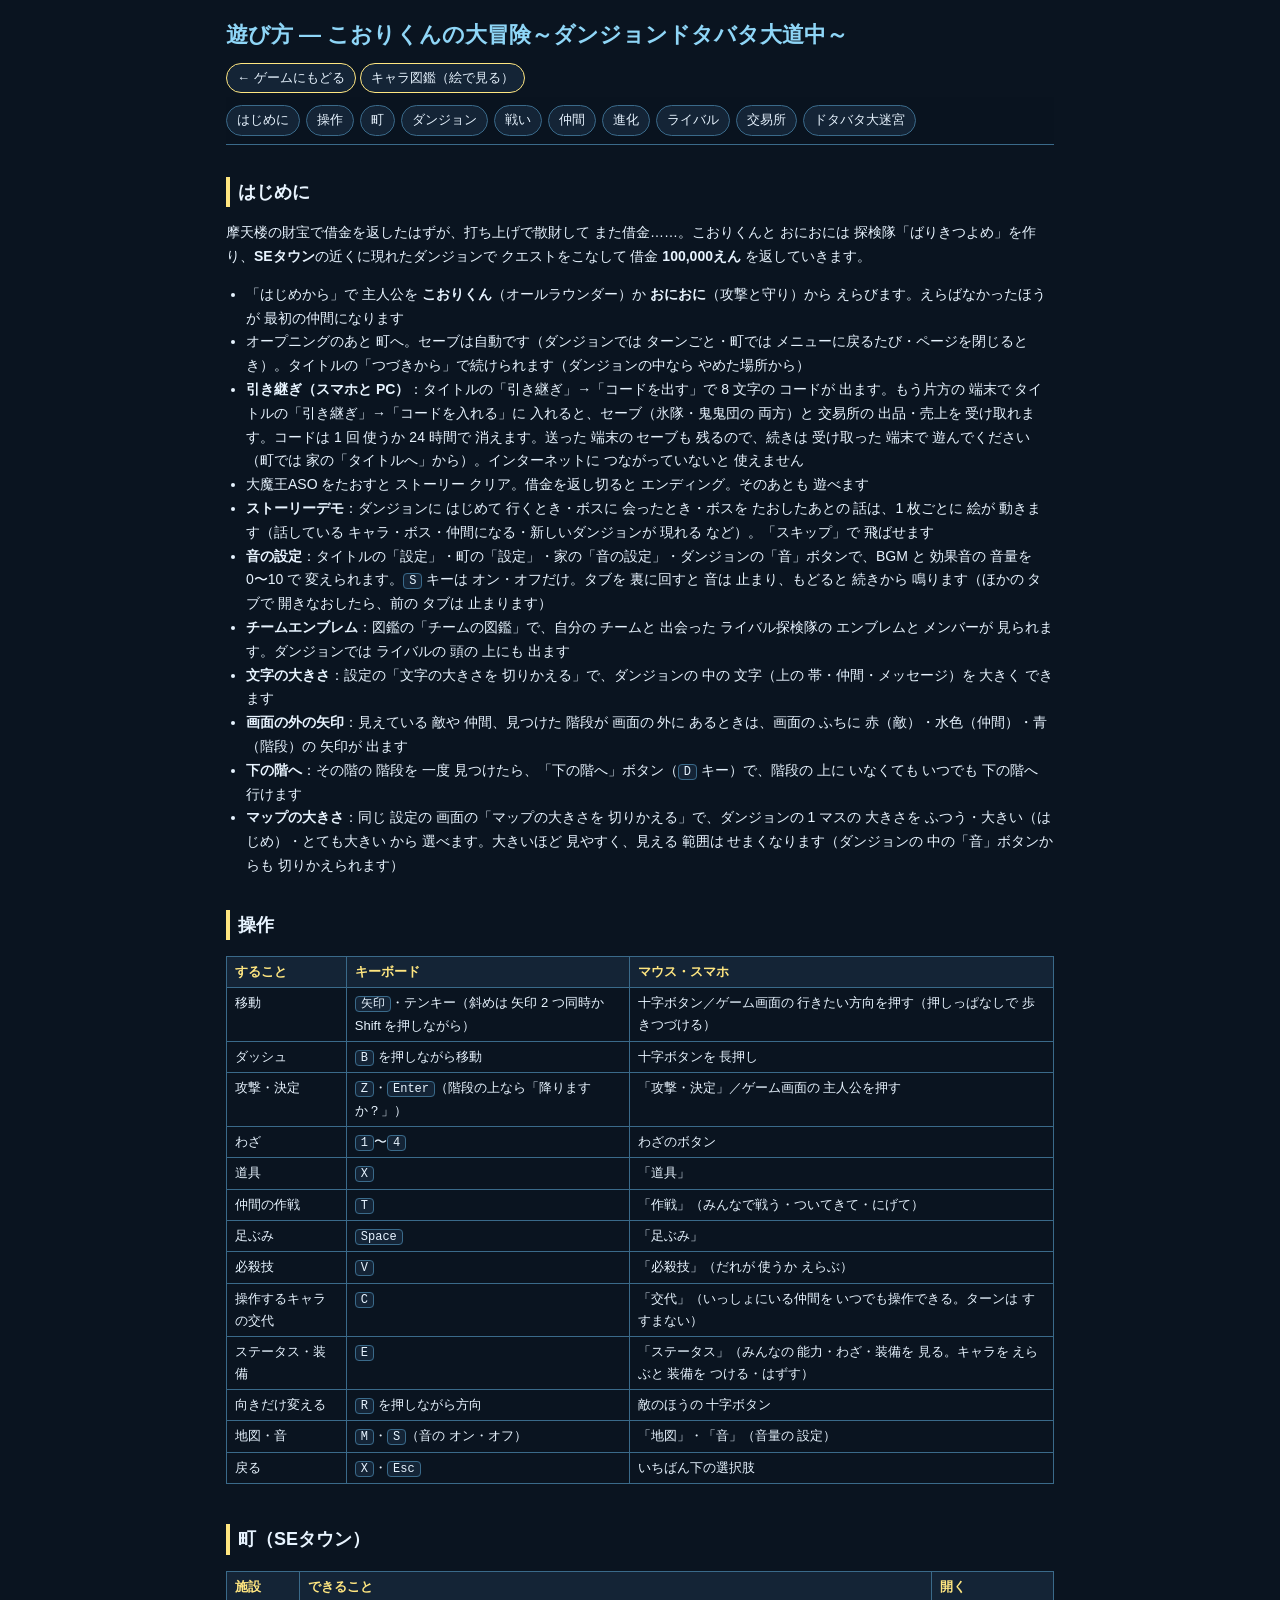
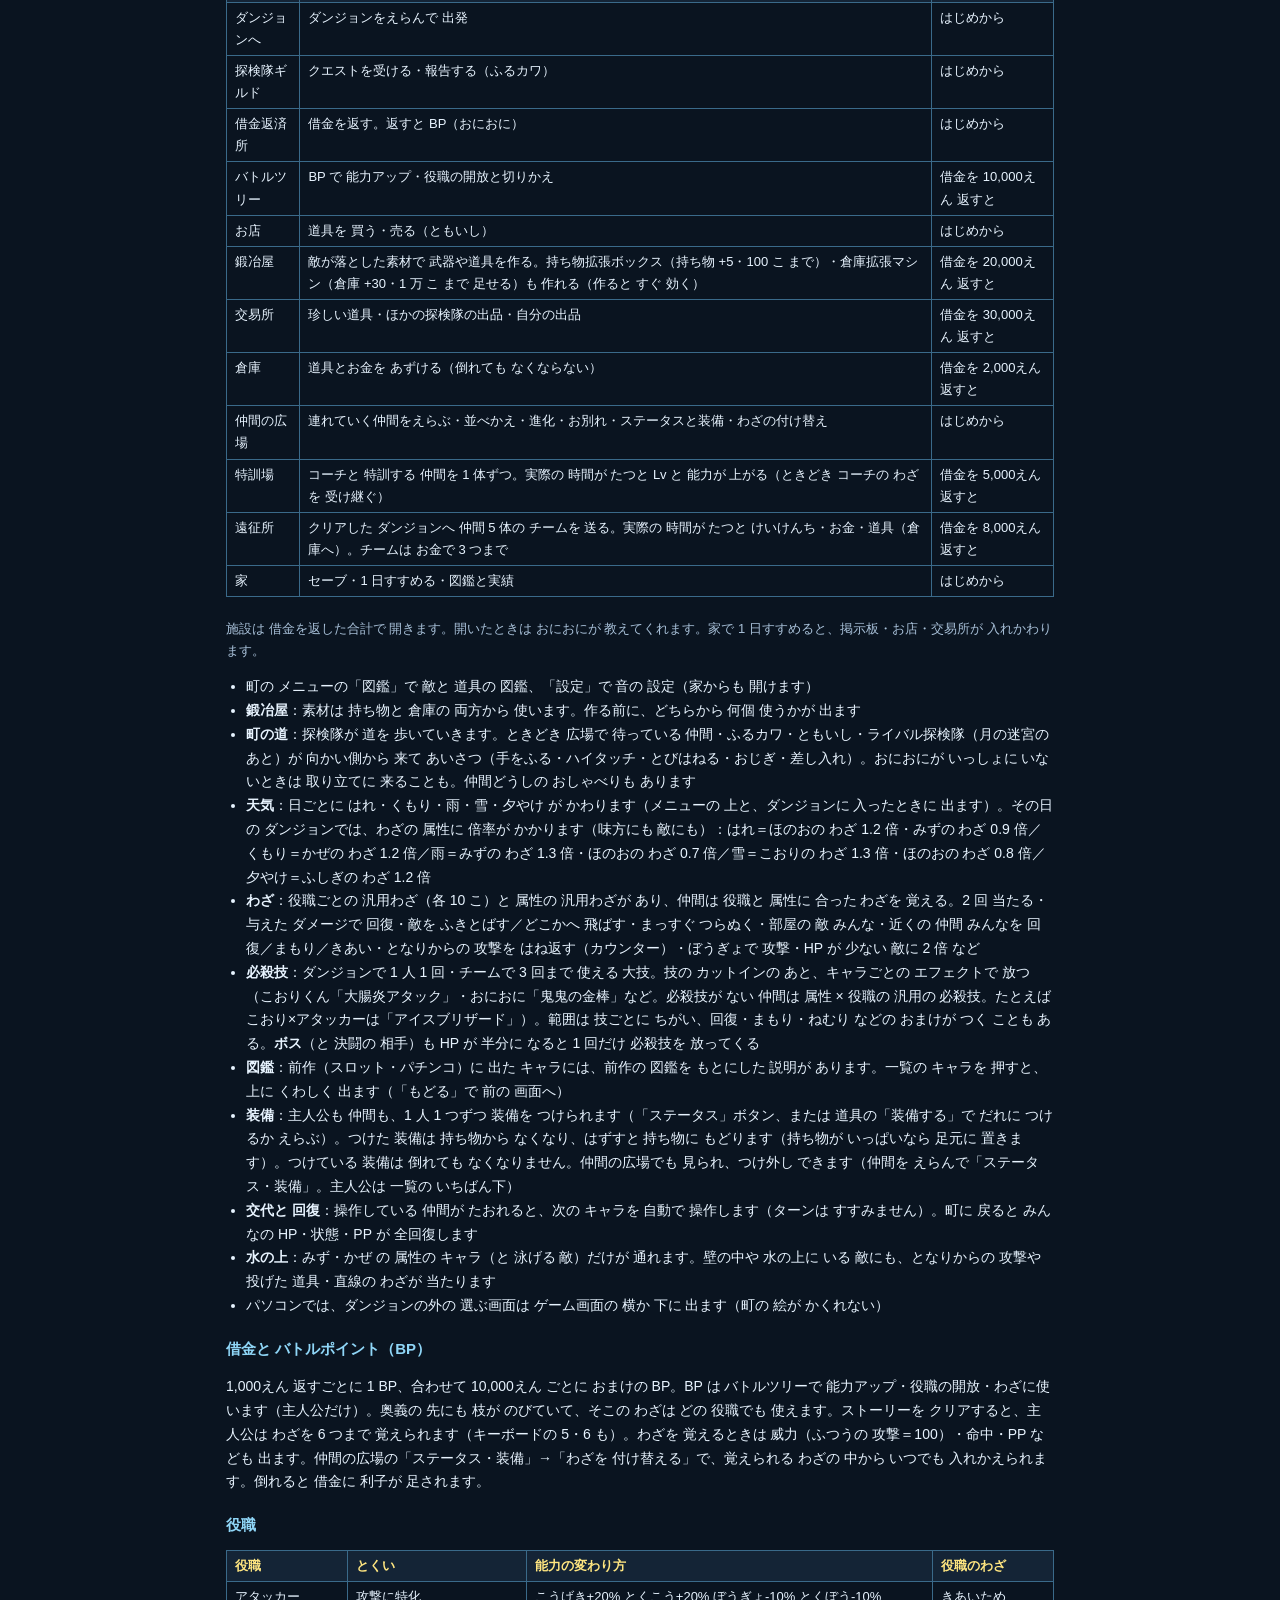
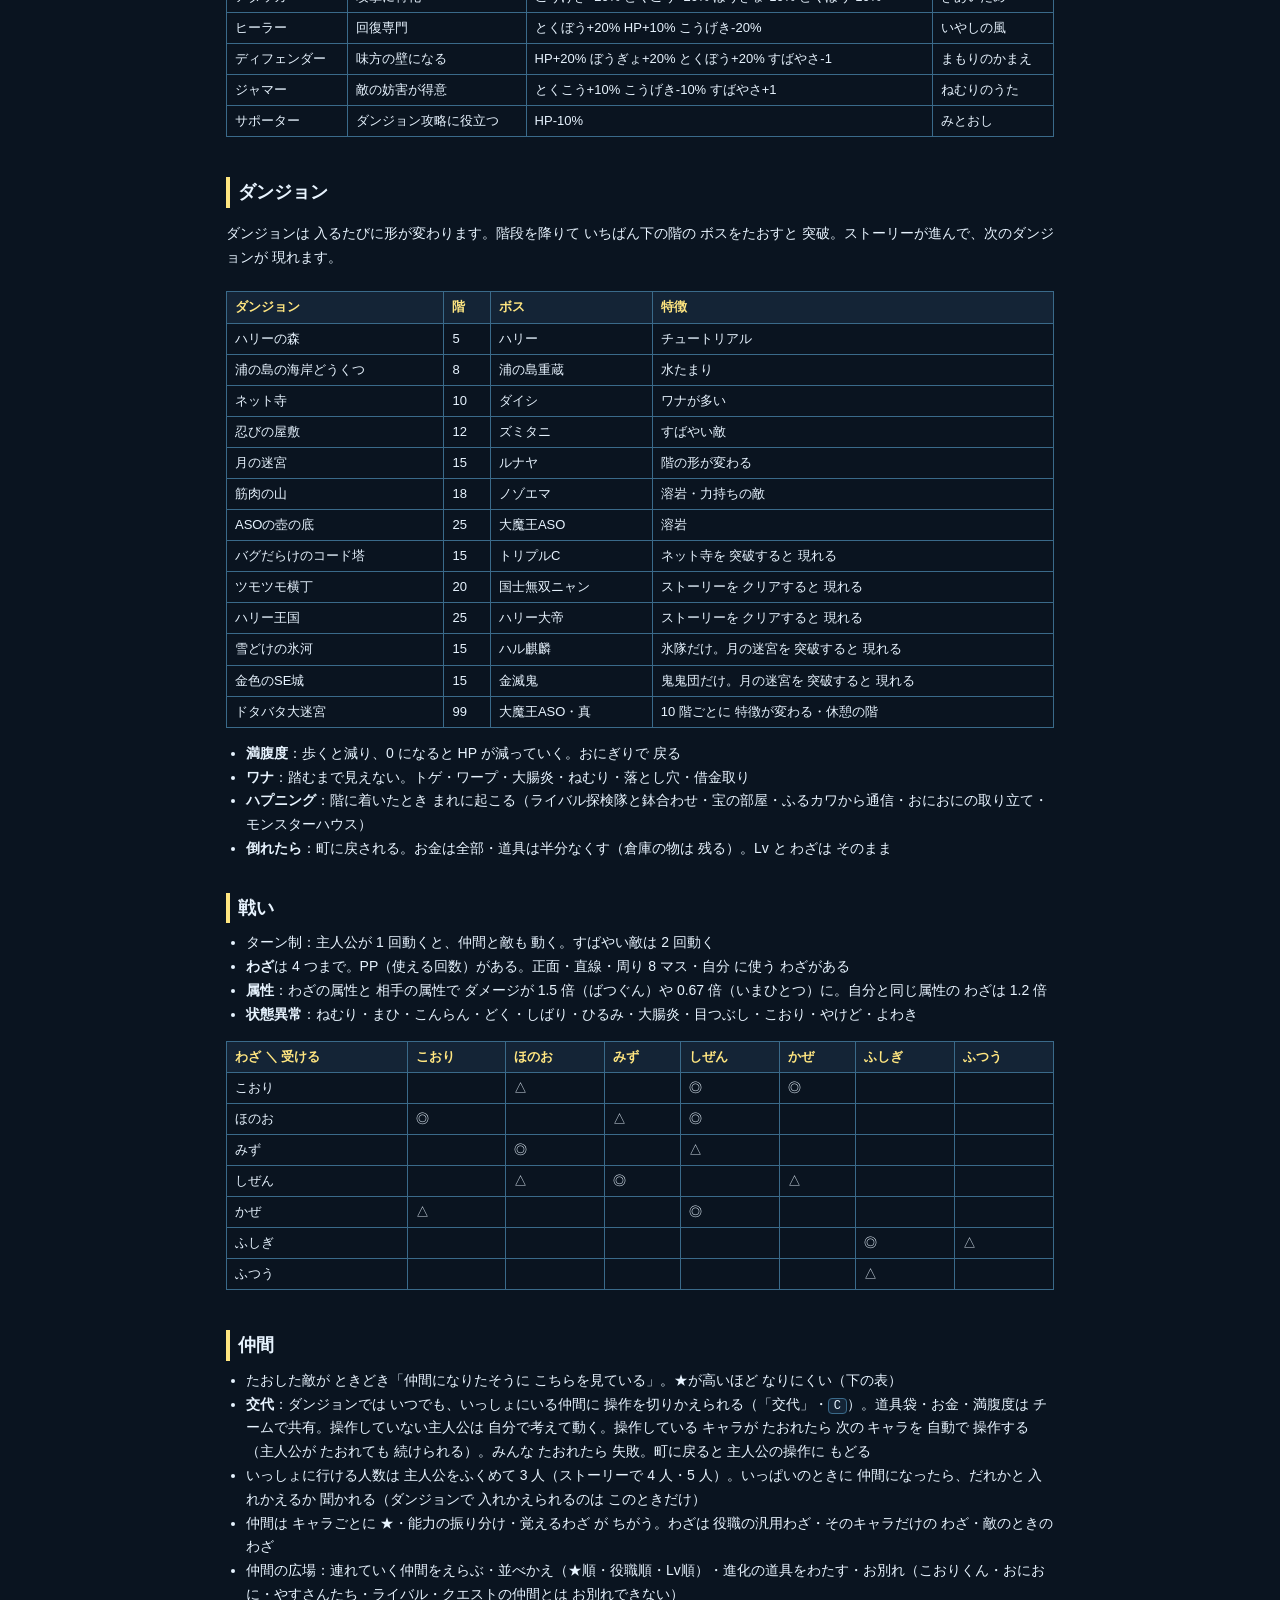
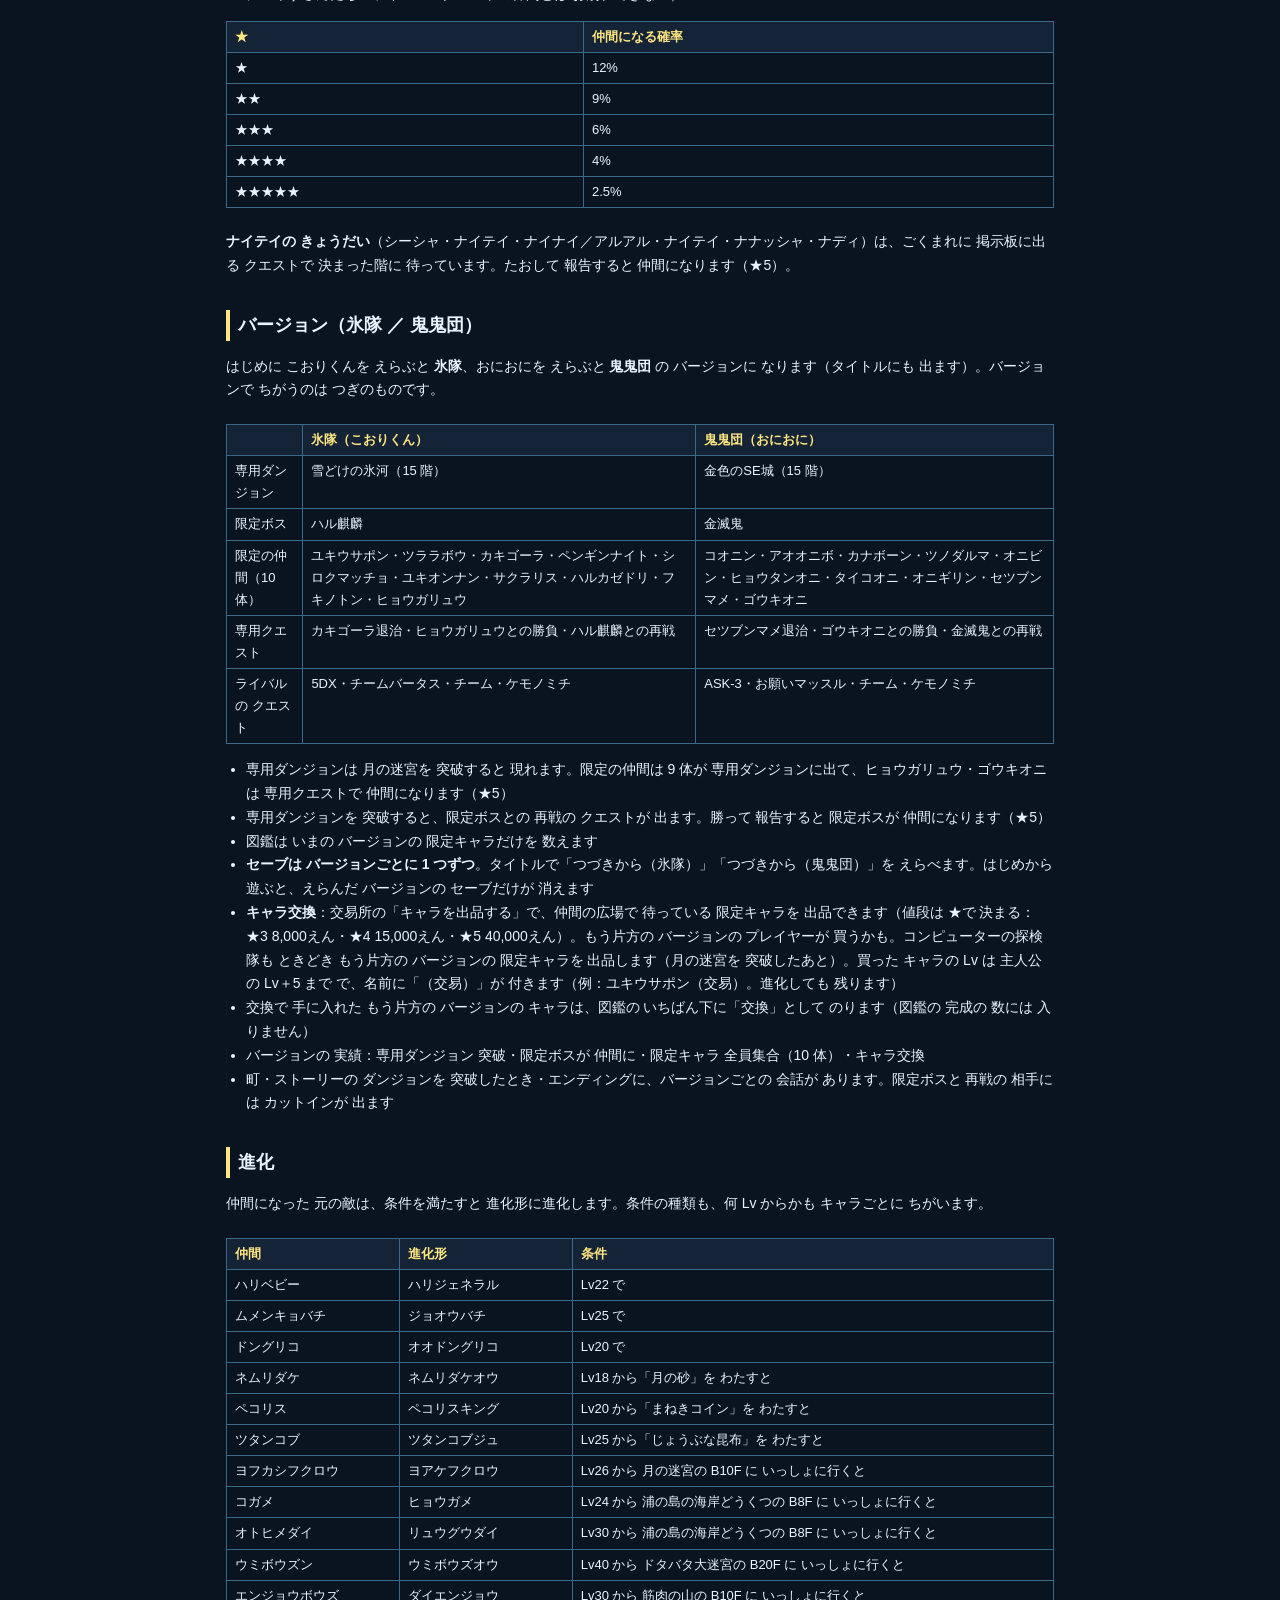
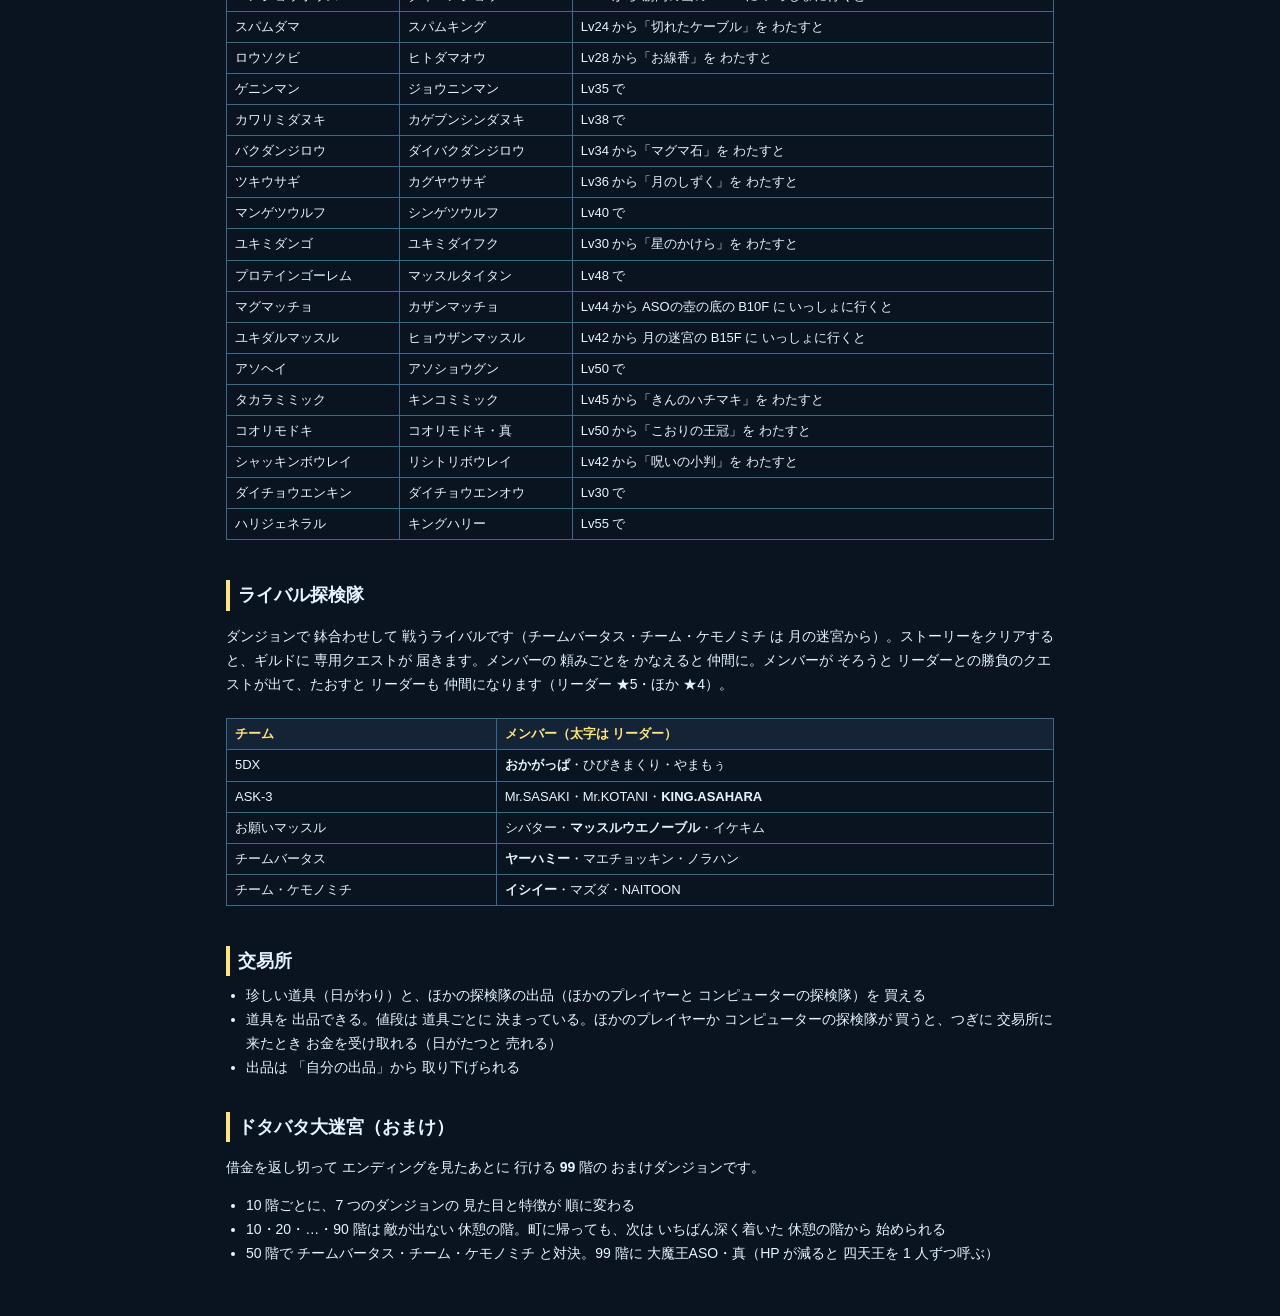
==== howto.html @ 1bfef4ef "イシイーをウサギに (絵・セリフ・わざ・書類)・起動時のオープニング (氷隊・鬼鬼団。セーブがあるときだけ、両方あれば 2 分の 1) Co-Authored-By: Claude Opus 5.5 " ====
<!doctype html>
<html lang="ja">
<head>
<meta charset="utf-8">
<meta name="viewport" content="width=device-width, initial-scale=1">
<title>遊び方</title>
<!--
  遊び方のページ (2026-10-22 ユーザー指定)。ゲームの画面の上の「遊び方」から開く。
  数字 (ダンジョンの階数・施設が開く額・仲間になる確率・進化の条件など) は ゲームと同じ js/ のファイルから読んで出す
-->
<style>
    :root { --bg: #0a1420; --panel: #142436; --line: #3a6a8a; --text: #e8f4ff; --sub: #a8c0d8; --accent: #8fd6f7; --hot: #ffe680; }
    * { box-sizing: border-box; }
    body { margin: 0; background: var(--bg); color: var(--text); font-family: "BIZ UDPGothic", "Yu Gothic", "Hiragino Kaku Gothic ProN", sans-serif; line-height: 1.7; }
    main { max-width: 860px; margin: 0 auto; padding: 16px 16px 48px; }
    h1 { font-size: 22px; color: var(--accent); margin: 0 0 4px; }
    h2 { font-size: 18px; margin: 32px 0 8px; padding-left: 8px; border-left: 4px solid var(--hot); scroll-margin-top: 52px; }
    h3 { font-size: 15px; margin: 18px 0 4px; color: var(--accent); }
    p, li { font-size: 14px; }
    ul { padding-left: 20px; margin: 6px 0; }
    nav { position: sticky; top: 0; background: rgba(10, 20, 32, .95); padding: 8px 0; display: flex; flex-wrap: wrap; gap: 6px; border-bottom: 1px solid var(--line); z-index: 1; }
    nav a, .back { color: var(--text); text-decoration: none; font-size: 13px; padding: 3px 10px; border: 1px solid var(--line); border-radius: 99px; background: var(--panel); }
    .back { display: inline-block; margin: 6px 0 4px; border-color: var(--hot); }
    .table-wrap { overflow-x: auto; }
    table { border-collapse: collapse; margin: 8px 0; font-size: 13px; min-width: 100%; }
    th, td { border: 1px solid var(--line); padding: 4px 8px; text-align: left; vertical-align: top; }
    th { background: var(--panel); color: var(--hot); white-space: nowrap; }
    kbd { background: var(--panel); border: 1px solid var(--line); border-radius: 4px; padding: 0 5px; font-size: 12px; }
    .note { color: var(--sub); font-size: 13px; }
</style>
</head>
<body>
<main>
    <h1>遊び方 ― こおりくんの大冒険～ダンジョンドタバタ大道中～</h1>
    <a class="back" href="index.html">← ゲームにもどる</a>
    <a class="back" href="docs/characters.html">キャラ図鑑（絵で見る）</a>
    <nav>
        <a href="#start">はじめに</a><a href="#control">操作</a><a href="#town">町</a><a href="#dungeon">ダンジョン</a><a href="#battle">戦い</a>
        <a href="#ally">仲間</a><a href="#evolve">進化</a><a href="#rival">ライバル</a><a href="#trade">交易所</a><a href="#bonus">ドタバタ大迷宮</a>
    </nav>

    <h2 id="start">はじめに</h2>
    <p>摩天楼の財宝で借金を返したはずが、打ち上げで散財して また借金……。こおりくんと おにおには 探検隊「ばりきつよめ」を作り、<b id="town-name"></b>の近くに現れたダンジョンで クエストをこなして 借金 <b id="debt"></b> を返していきます。</p>
    <ul>
        <li>「はじめから」で 主人公を <b>こおりくん</b>（オールラウンダー）か <b>おにおに</b>（攻撃と守り）から えらびます。えらばなかったほうが 最初の仲間になります</li>
        <li>オープニングのあと 町へ。セーブは自動です（ダンジョンでは ターンごと・町では メニューに戻るたび・ページを閉じるとき）。タイトルの「つづきから」で続けられます（ダンジョンの中なら やめた場所から）</li>
        <li><b>引き継ぎ（スマホと PC）</b>：タイトルの「引き継ぎ」→「コードを出す」で 8 文字の コードが 出ます。もう片方の 端末で タイトルの「引き継ぎ」→「コードを入れる」に 入れると、セーブ（氷隊・鬼鬼団の 両方）と 交易所の 出品・売上を 受け取れます。コードは 1 回 使うか 24 時間で 消えます。送った 端末の セーブも 残るので、続きは 受け取った 端末で 遊んでください（町では 家の「タイトルへ」から）。インターネットに つながっていないと 使えません</li>
        <li>大魔王ASO をたおすと ストーリー クリア。借金を返し切ると エンディング。そのあとも 遊べます</li>
        <li><b>ストーリーデモ</b>：ダンジョンに はじめて 行くとき・ボスに 会ったとき・ボスを たおしたあとの 話は、1 枚ごとに 絵が 動きます（話している キャラ・ボス・仲間になる・新しいダンジョンが 現れる など）。「スキップ」で 飛ばせます</li>
        <li><b>音の設定</b>：タイトルの「設定」・町の「設定」・家の「音の設定」・ダンジョンの「音」ボタンで、BGM と 効果音の 音量を 0〜10 で 変えられます。<kbd>S</kbd> キーは オン・オフだけ。タブを 裏に回すと 音は 止まり、もどると 続きから 鳴ります（ほかの タブで 開きなおしたら、前の タブは 止まります）</li>
        <li><b>チームエンブレム</b>：図鑑の「チームの図鑑」で、自分の チームと 出会った ライバル探検隊の エンブレムと メンバーが 見られます。ダンジョンでは ライバルの 頭の 上にも 出ます</li>
        <li><b>文字の大きさ</b>：設定の「文字の大きさを 切りかえる」で、ダンジョンの 中の 文字（上の 帯・仲間・メッセージ）を 大きく できます</li>
        <li><b>画面の外の矢印</b>：見えている 敵や 仲間、見つけた 階段が 画面の 外に あるときは、画面の ふちに 赤（敵）・水色（仲間）・青（階段）の 矢印が 出ます</li>
        <li><b>下の階へ</b>：その階の 階段を 一度 見つけたら、「下の階へ」ボタン（<kbd>D</kbd> キー）で、階段の 上に いなくても いつでも 下の階へ 行けます</li>
        <li><b>マップの大きさ</b>：同じ 設定の 画面の「マップの大きさを 切りかえる」で、ダンジョンの 1 マスの 大きさを ふつう・大きい（はじめ）・とても大きい から 選べます。大きいほど 見やすく、見える 範囲は せまくなります（ダンジョンの 中の「音」ボタンからも 切りかえられます）</li>
    </ul>

    <h2 id="control">操作</h2>
    <div class="table-wrap"><table>
        <tr><th>すること</th><th>キーボード</th><th>マウス・スマホ</th></tr>
        <tr><td>移動</td><td><kbd>矢印</kbd>・テンキー（斜めは 矢印 2 つ同時か Shift を押しながら）</td><td>十字ボタン／ゲーム画面の 行きたい方向を押す（押しっぱなしで 歩きつづける）</td></tr>
        <tr><td>ダッシュ</td><td><kbd>B</kbd> を押しながら移動</td><td>十字ボタンを 長押し</td></tr>
        <tr><td>攻撃・決定</td><td><kbd>Z</kbd>・<kbd>Enter</kbd>（階段の上なら「降りますか？」）</td><td>「攻撃・決定」／ゲーム画面の 主人公を押す</td></tr>
        <tr><td>わざ</td><td><kbd>1</kbd>〜<kbd>4</kbd></td><td>わざのボタン</td></tr>
        <tr><td>道具</td><td><kbd>X</kbd></td><td>「道具」</td></tr>
        <tr><td>仲間の作戦</td><td><kbd>T</kbd></td><td>「作戦」（みんなで戦う・ついてきて・にげて）</td></tr>
        <tr><td>足ぶみ</td><td><kbd>Space</kbd></td><td>「足ぶみ」</td></tr>
        <tr><td>必殺技</td><td><kbd>V</kbd></td><td>「必殺技」（だれが 使うか えらぶ）</td></tr>
        <tr><td>操作するキャラの交代</td><td><kbd>C</kbd></td><td>「交代」（いっしょにいる仲間を いつでも操作できる。ターンは すすまない）</td></tr>
        <tr><td>ステータス・装備</td><td><kbd>E</kbd></td><td>「ステータス」（みんなの 能力・わざ・装備を 見る。キャラを えらぶと 装備を つける・はずす）</td></tr>
        <tr><td>向きだけ変える</td><td><kbd>R</kbd> を押しながら方向</td><td>敵のほうの 十字ボタン</td></tr>
        <tr><td>地図・音</td><td><kbd>M</kbd>・<kbd>S</kbd>（音の オン・オフ）</td><td>「地図」・「音」（音量の 設定）</td></tr>
        <tr><td>戻る</td><td><kbd>X</kbd>・<kbd>Esc</kbd></td><td>いちばん下の選択肢</td></tr>
    </table></div>

    <h2 id="town">町（<span class="town-name"></span>）</h2>
    <div class="table-wrap"><table id="places"></table></div>
    <p class="note">施設は 借金を返した合計で 開きます。開いたときは おにおにが 教えてくれます。家で 1 日すすめると、掲示板・お店・交易所が 入れかわります。</p>
    <ul>
        <li>町の メニューの「図鑑」で 敵と 道具の 図鑑、「設定」で 音の 設定（家からも 開けます）</li>
        <li><b>鍛冶屋</b>：素材は 持ち物と 倉庫の 両方から 使います。作る前に、どちらから 何個 使うかが 出ます</li>
        <li><b>町の道</b>：探検隊が 道を 歩いていきます。ときどき 広場で 待っている 仲間・ふるカワ・ともいし・ライバル探検隊（月の迷宮のあと）が 向かい側から 来て あいさつ（手をふる・ハイタッチ・とびはねる・おじぎ・差し入れ）。おにおにが いっしょに いないときは 取り立てに 来ることも。仲間どうしの おしゃべりも あります</li>
        <li><b>天気</b>：日ごとに はれ・くもり・雨・雪・夕やけ が かわります（メニューの 上と、ダンジョンに 入ったときに 出ます）。その日の ダンジョンでは、わざの 属性に 倍率が かかります（味方にも 敵にも）：<span id="weathers"></span></li>
        <li><b>わざ</b>：役職ごとの 汎用わざ（各 10 こ）と 属性の 汎用わざが あり、仲間は 役職と 属性に 合った わざを 覚える。2 回 当たる・与えた ダメージで 回復・敵を ふきとばす／どこかへ 飛ばす・まっすぐ つらぬく・部屋の 敵 みんな・近くの 仲間 みんなを 回復／まもり／きあい・となりからの 攻撃を はね返す（カウンター）・ぼうぎょで 攻撃・HP が 少ない 敵に 2 倍 など</li>
        <li><b>必殺技</b>：ダンジョンで 1 人 1 回・チームで 3 回まで 使える 大技。技の カットインの あと、キャラごとの エフェクトで 放つ（こおりくん「大腸炎アタック」・おにおに「鬼鬼の金棒」など。必殺技が ない 仲間は 属性 × 役職の 汎用の 必殺技。たとえば こおり×アタッカーは「アイスブリザード」）。範囲は 技ごとに ちがい、回復・まもり・ねむり などの おまけが つく ことも ある。<b>ボス</b>（と 決闘の 相手）も HP が 半分に なると 1 回だけ 必殺技を 放ってくる</li>
        <li><b>図鑑</b>：前作（スロット・パチンコ）に 出た キャラには、前作の 図鑑を もとにした 説明が あります。一覧の キャラを 押すと、上に くわしく 出ます（「もどる」で 前の 画面へ）</li>
        <li><b>装備</b>：主人公も 仲間も、1 人 1 つずつ 装備を つけられます（「ステータス」ボタン、または 道具の「装備する」で だれに つけるか えらぶ）。つけた 装備は 持ち物から なくなり、はずすと 持ち物に もどります（持ち物が いっぱいなら 足元に 置きます）。つけている 装備は 倒れても なくなりません。仲間の広場でも 見られ、つけ外し できます（仲間を えらんで「ステータス・装備」。主人公は 一覧の いちばん下）</li>
        <li><b>交代と 回復</b>：操作している 仲間が たおれると、次の キャラを 自動で 操作します（ターンは すすみません）。町に 戻ると みんなの HP・状態・PP が 全回復します</li>
        <li><b>水の上</b>：みず・かぜ の 属性の キャラ（と 泳げる 敵）だけが 通れます。壁の中や 水の上に いる 敵にも、となりからの 攻撃や 投げた 道具・直線の わざが 当たります</li>
        <li>パソコンでは、ダンジョンの外の 選ぶ画面は ゲーム画面の 横か 下に 出ます（町の 絵が かくれない）</li>
    </ul>
    <h3>借金と バトルポイント（BP）</h3>
    <p><span id="bp-per"></span> 返すごとに 1 BP、合わせて <span id="bonus-every"></span> ごとに おまけの BP。BP は バトルツリーで 能力アップ・役職の開放・わざに使います（主人公だけ）。奥義の 先にも 枝が のびていて、そこの わざは どの 役職でも 使えます。ストーリーを クリアすると、主人公は わざを 6 つまで 覚えられます（キーボードの 5・6 も）。わざを 覚えるときは 威力（ふつうの 攻撃＝100）・命中・PP なども 出ます。仲間の広場の「ステータス・装備」→「わざを 付け替える」で、覚えられる わざの 中から いつでも 入れかえられます。倒れると 借金に 利子が 足されます。</p>
    <h3>役職</h3>
    <div class="table-wrap"><table id="roles"></table></div>

    <h2 id="dungeon">ダンジョン</h2>
    <p>ダンジョンは 入るたびに形が変わります。階段を降りて いちばん下の階の ボスをたおすと 突破。ストーリーが進んで、次のダンジョンが 現れます。</p>
    <div class="table-wrap"><table id="dungeons"></table></div>
    <ul>
        <li><b>満腹度</b>：歩くと減り、0 になると HP が減っていく。おにぎりで 戻る</li>
        <li><b>ワナ</b>：踏むまで見えない。トゲ・ワープ・大腸炎・ねむり・落とし穴・借金取り</li>
        <li><b>ハプニング</b>：階に着いたとき まれに起こる（ライバル探検隊と鉢合わせ・宝の部屋・ふるカワから通信・おにおにの取り立て・モンスターハウス）</li>
        <li><b>倒れたら</b>：町に戻される。お金は全部・道具は半分なくす（倉庫の物は 残る）。Lv と わざは そのまま</li>
    </ul>

    <h2 id="battle">戦い</h2>
    <ul>
        <li>ターン制：主人公が 1 回動くと、仲間と敵も 動く。すばやい敵は 2 回動く</li>
        <li><b>わざ</b>は 4 つまで。PP（使える回数）がある。正面・直線・周り 8 マス・自分 に使う わざがある</li>
        <li><b>属性</b>：わざの属性と 相手の属性で ダメージが 1.5 倍（ばつぐん）や 0.67 倍（いまひとつ）に。自分と同じ属性の わざは 1.2 倍</li>
        <li><b>状態異常</b>：ねむり・まひ・こんらん・どく・しばり・ひるみ・大腸炎・目つぶし・こおり・やけど・よわき</li>
    </ul>
    <div class="table-wrap"><table id="chart"></table></div>

    <h2 id="ally">仲間</h2>
    <ul>
        <li>たおした敵が ときどき「仲間になりたそうに こちらを見ている」。★が高いほど なりにくい（下の表）</li>
        <li><b>交代</b>：ダンジョンでは いつでも、いっしょにいる仲間に 操作を切りかえられる（「交代」・<kbd>C</kbd>）。道具袋・お金・満腹度は チームで共有。操作していない主人公は 自分で考えて動く。操作している キャラが たおれたら 次の キャラを 自動で 操作する（主人公が たおれても 続けられる）。みんな たおれたら 失敗。町に戻ると 主人公の操作に もどる</li>
        <li>いっしょに行ける人数は 主人公をふくめて 3 人（ストーリーで 4 人・5 人）。いっぱいのときに 仲間になったら、だれかと 入れかえるか 聞かれる（ダンジョンで 入れかえられるのは このときだけ）</li>
        <li>仲間は キャラごとに ★・能力の振り分け・覚えるわざ が ちがう。わざは 役職の汎用わざ・そのキャラだけの わざ・敵のときの わざ</li>
        <li>仲間の広場：連れていく仲間をえらぶ・並べかえ（★順・役職順・Lv順）・進化の道具をわたす・お別れ（こおりくん・おにおに・やすさんたち・ライバル・クエストの仲間とは お別れできない）</li>
    </ul>
    <div class="table-wrap"><table id="recruit"></table></div>

    <p><b>ナイテイの きょうだい</b>（シーシャ・ナイテイ・ナイナイ／アルアル・ナイテイ・ナナッシャ・ナディ）は、ごくまれに 掲示板に出る クエストで 決まった階に 待っています。たおして 報告すると 仲間になります（★5）。</p>

    <h2 id="version">バージョン（氷隊 ／ 鬼鬼団）</h2>
    <p>はじめに こおりくんを えらぶと <b>氷隊</b>、おにおにを えらぶと <b>鬼鬼団</b> の バージョンに なります（タイトルにも 出ます）。バージョンで ちがうのは つぎのものです。</p>
    <div class="table-wrap"><table>
        <tr><th></th><th>氷隊（こおりくん）</th><th>鬼鬼団（おにおに）</th></tr>
        <tr><td>専用ダンジョン</td><td>雪どけの氷河（15 階）</td><td>金色のSE城（15 階）</td></tr>
        <tr><td>限定ボス</td><td>ハル麒麟</td><td>金滅鬼</td></tr>
        <tr><td>限定の仲間（10 体）</td><td>ユキウサポン・ツララボウ・カキゴーラ・ペンギンナイト・シロクマッチョ・ユキオンナン・サクラリス・ハルカゼドリ・フキノトン・ヒョウガリュウ</td><td>コオニン・アオオニボ・カナボーン・ツノダルマ・オニビン・ヒョウタンオニ・タイコオニ・オニギリン・セツブンマメ・ゴウキオニ</td></tr>
        <tr><td>専用クエスト</td><td>カキゴーラ退治・ヒョウガリュウとの勝負・ハル麒麟との再戦</td><td>セツブンマメ退治・ゴウキオニとの勝負・金滅鬼との再戦</td></tr>
        <tr><td>ライバルの クエスト</td><td>5DX・チームバータス・チーム・ケモノミチ</td><td>ASK-3・お願いマッスル・チーム・ケモノミチ</td></tr>
    </table></div>
    <ul>
        <li>専用ダンジョンは 月の迷宮を 突破すると 現れます。限定の仲間は 9 体が 専用ダンジョンに出て、ヒョウガリュウ・ゴウキオニは 専用クエストで 仲間になります（★5）</li>
        <li>専用ダンジョンを 突破すると、限定ボスとの 再戦の クエストが 出ます。勝って 報告すると 限定ボスが 仲間になります（★5）</li>
        <li>図鑑は いまの バージョンの 限定キャラだけを 数えます</li>
        <li><b>セーブは バージョンごとに 1 つずつ</b>。タイトルで「つづきから（氷隊）」「つづきから（鬼鬼団）」を えらべます。はじめから 遊ぶと、えらんだ バージョンの セーブだけが 消えます</li>
        <li><b>キャラ交換</b>：交易所の「キャラを出品する」で、仲間の広場で 待っている 限定キャラを 出品できます（値段は ★で 決まる：★3 8,000えん・★4 15,000えん・★5 40,000えん）。もう片方の バージョンの プレイヤーが 買うかも。コンピューターの探検隊も ときどき もう片方の バージョンの 限定キャラを 出品します（月の迷宮を 突破したあと）。買った キャラの Lv は 主人公の Lv＋5 まで で、名前に「（交易）」が 付きます（例：ユキウサポン（交易）。進化しても 残ります）</li>
        <li>交換で 手に入れた もう片方の バージョンの キャラは、図鑑の いちばん下に「交換」として のります（図鑑の 完成の 数には 入りません）</li>
        <li>バージョンの 実績：専用ダンジョン 突破・限定ボスが 仲間に・限定キャラ 全員集合（10 体）・キャラ交換</li>
        <li>町・ストーリーの ダンジョンを 突破したとき・エンディングに、バージョンごとの 会話が あります。限定ボスと 再戦の 相手には カットインが 出ます</li>
    </ul>

    <h2 id="evolve">進化</h2>
    <p>仲間になった 元の敵は、条件を満たすと 進化形に進化します。条件の種類も、何 Lv からかも キャラごとに ちがいます。</p>
    <div class="table-wrap"><table id="evolves"></table></div>

    <h2 id="rival">ライバル探検隊</h2>
    <p>ダンジョンで 鉢合わせして 戦うライバルです（チームバータス・チーム・ケモノミチ は 月の迷宮から）。ストーリーをクリアすると、ギルドに 専用クエストが 届きます。メンバーの 頼みごとを かなえると 仲間に。メンバーが そろうと リーダーとの勝負のクエストが出て、たおすと リーダーも 仲間になります（リーダー ★5・ほか ★4）。</p>
    <div class="table-wrap"><table id="rivals"></table></div>

    <h2 id="trade">交易所</h2>
    <ul>
        <li>珍しい道具（日がわり）と、ほかの探検隊の出品（ほかのプレイヤーと コンピューターの探検隊）を 買える</li>
        <li>道具を 出品できる。値段は 道具ごとに 決まっている。ほかのプレイヤーか コンピューターの探検隊が 買うと、つぎに 交易所に来たとき お金を受け取れる（日がたつと 売れる）</li>
        <li>出品は 「自分の出品」から 取り下げられる</li>
    </ul>

    <h2 id="bonus">ドタバタ大迷宮（おまけ）</h2>
    <p>借金を返し切って エンディングを見たあとに 行ける <b id="bonus-floors"></b> 階の おまけダンジョンです。</p>
    <ul>
        <li>10 階ごとに、7 つのダンジョンの 見た目と特徴が 順に変わる</li>
        <li>10・20・…・90 階は 敵が出ない 休憩の階。町に帰っても、次は いちばん深く着いた 休憩の階から 始められる</li>
        <li>50 階で チームバータス・チーム・ケモノミチ と対決。99 階に 大魔王ASO・真（HP が減ると 四天王を 1 人ずつ呼ぶ）</li>
    </ul>
</main>

<script src="js/rng.js?v=d477476e"></script>
<script src="js/dungeon.js?v=3642f013"></script>
<script src="js/units.js?v=2de85db5"></script>
<script src="js/enemies.js?v=64281f04"></script>
<script src="js/items.js?v=85a8c4df"></script>
<script src="js/dungeons.js?v=d69678d9"></script>
<script src="js/collection.js?v=74c0d565"></script>
<script src="js/allies.js?v=820280bd"></script>
<script src="js/enemies9.js?v=0b8a537c"></script>
<script src="js/enemies10.js?v=5cfe54c6"></script>
<script src="js/enemies11.js?v=4cd5c7ea"></script>
<script src="js/town.js?v=2e29bf88"></script>
<script>
// 天気の わざの 倍率 (js/town.js の WEATHERS。2026-10-22)
document.getElementById('weathers').textContent = Object.values(KD.Town.WEATHERS).map(w => `${w.name}＝${KD.Town.weatherText(w)}`).join('／');
</script>
<script>
(function () {
    'use strict';
    const { Units: U, Dungeons: DG, Collection: C, Allies: A, Town: TW, Items: I } = KD;
    const $ = id => document.getElementById(id);
    const money = n => `${n.toLocaleString()}えん`;
    const table = (id, head, rows) => { $(id).innerHTML = `<tr>${head.map(h => `<th>${h}</th>`).join('')}</tr>` + rows.map(r => `<tr>${r.map(c => `<td>${c}</td>`).join('')}</tr>`).join(''); };

    $('town-name').textContent = TW.NAME;
    document.querySelectorAll('.town-name').forEach(e => { e.textContent = TW.NAME; });
    $('debt').textContent = money(TW.DEBT_START);
    $('bp-per').textContent = money(TW.BP_PER);
    $('bonus-every').textContent = money(TW.BONUS_EVERY);
    $('bonus-floors').textContent = DG.BONUS.floors;

    const PLACE_NOTES = {
        dungeon: ['ダンジョンへ', 'ダンジョンをえらんで 出発'], guild: ['探検隊ギルド', 'クエストを受ける・報告する（ふるカワ）'],
        debt: ['借金返済所', '借金を返す。返すと BP（おにおに）'], tree: ['バトルツリー', 'BP で 能力アップ・役職の開放と切りかえ'],
        shop: ['お店', '道具を 買う・売る（ともいし）'], smith: ['鍛冶屋', '敵が落とした素材で 武器や道具を作る。持ち物拡張ボックス（持ち物 +5・100 こ まで）・倉庫拡張マシン（倉庫 +30・1 万 こ まで 足せる）も 作れる（作ると すぐ 効く）'],
        trade: ['交易所', '珍しい道具・ほかの探検隊の出品・自分の出品'], storage: ['倉庫', '道具とお金を あずける（倒れても なくならない）'],
        plaza: ['仲間の広場', '連れていく仲間をえらぶ・並べかえ・進化・お別れ・ステータスと装備・わざの付け替え'],
        training: ['特訓場', 'コーチと 特訓する 仲間を 1 体ずつ。実際の 時間が たつと Lv と 能力が 上がる（ときどき コーチの わざを 受け継ぐ）'],
        expedition: ['遠征所', 'クリアした ダンジョンへ 仲間 5 体の チームを 送る。実際の 時間が たつと けいけんち・お金・道具（倉庫へ）。チームは お金で 3 つまで'], home: ['家', 'セーブ・1 日すすめる・図鑑と実績']
    };
    table('places', ['施設', 'できること', '開く'], Object.entries(PLACE_NOTES).map(([id, [name, note]]) =>
        [name, note, TW.UNLOCK[id] ? `借金を ${money(TW.UNLOCK[id])} 返すと` : 'はじめから']));

    const label = { hp: 'HP', atk: 'こうげき', def: 'ぼうぎょ', spa: 'とくこう', spd: 'とくぼう' };
    table('roles', ['役職', 'とくい', '能力の変わり方', '役職のわざ'], U.ROLE_IDS.map(id => {
        const r = U.ROLES[id];
        return [r.name, r.good, U.roleText(id), U.SKILLS[r.skill].name];
    }));
    void label;

    table('dungeons', ['ダンジョン', '階', 'ボス', '特徴'], [...DG.LIST, ...(DG.EXTRA || []), DG.BONUS].map(d => {
        const f = [];
        if (d.pool) f.push(d.pool.tile === KD.Dungeon.WATER ? '水たまり' : '溶岩');
        if (d.traps && d.traps[0] >= 6) f.push('ワナが多い');
        if (d.fast) f.push('すばやい敵');
        if (d.shift) f.push('階の形が変わる');
        if (d.strong) f.push('力持ちの敵');
        if (d.bonus) f.push('10 階ごとに 特徴が変わる・休憩の階');
        if (d.extra) f.push(d.openText);
        return [d.name, d.floors, U.ENEMIES[d.boss].name, f.join('・') || (d.id === 'forest' ? 'チュートリアル' : '')];
    }));

    // 属性の相性
    const E = U.ELEMENTS;
    table('chart', ['わざ ＼ 受ける', ...E], E.map(m => [m, ...E.map(tg => { const k = U.effect(m, tg); return k > 1 ? '◎' : k < 1 ? '△' : ''; })]));

    table('recruit', ['★', '仲間になる確率'], [1, 2, 3, 4, 5].map(s => ['★'.repeat(s), `${Math.round(A.RECRUIT_RATE[s] * 1000) / 10}%`]));

    table('evolves', ['仲間', '進化形', '条件'], Object.entries(A.EVOLVE).map(([k, v]) => [U.ENEMIES[k].name, U.ENEMIES[v.to].name, A.evolveText(k).replace(/ \S+に 進化$/, '')]));

    table('rivals', ['チーム', 'メンバー（太字は リーダー）'], Object.entries(C.RIVALS).map(([team, ids]) =>
        [team, ids.map(id => (id === A.LEADERS[team] ? `<b>${U.ENEMIES[id].name}</b>` : U.ENEMIES[id].name)).join('・')]));
    void I;
})();
</script>
</body>
</html>
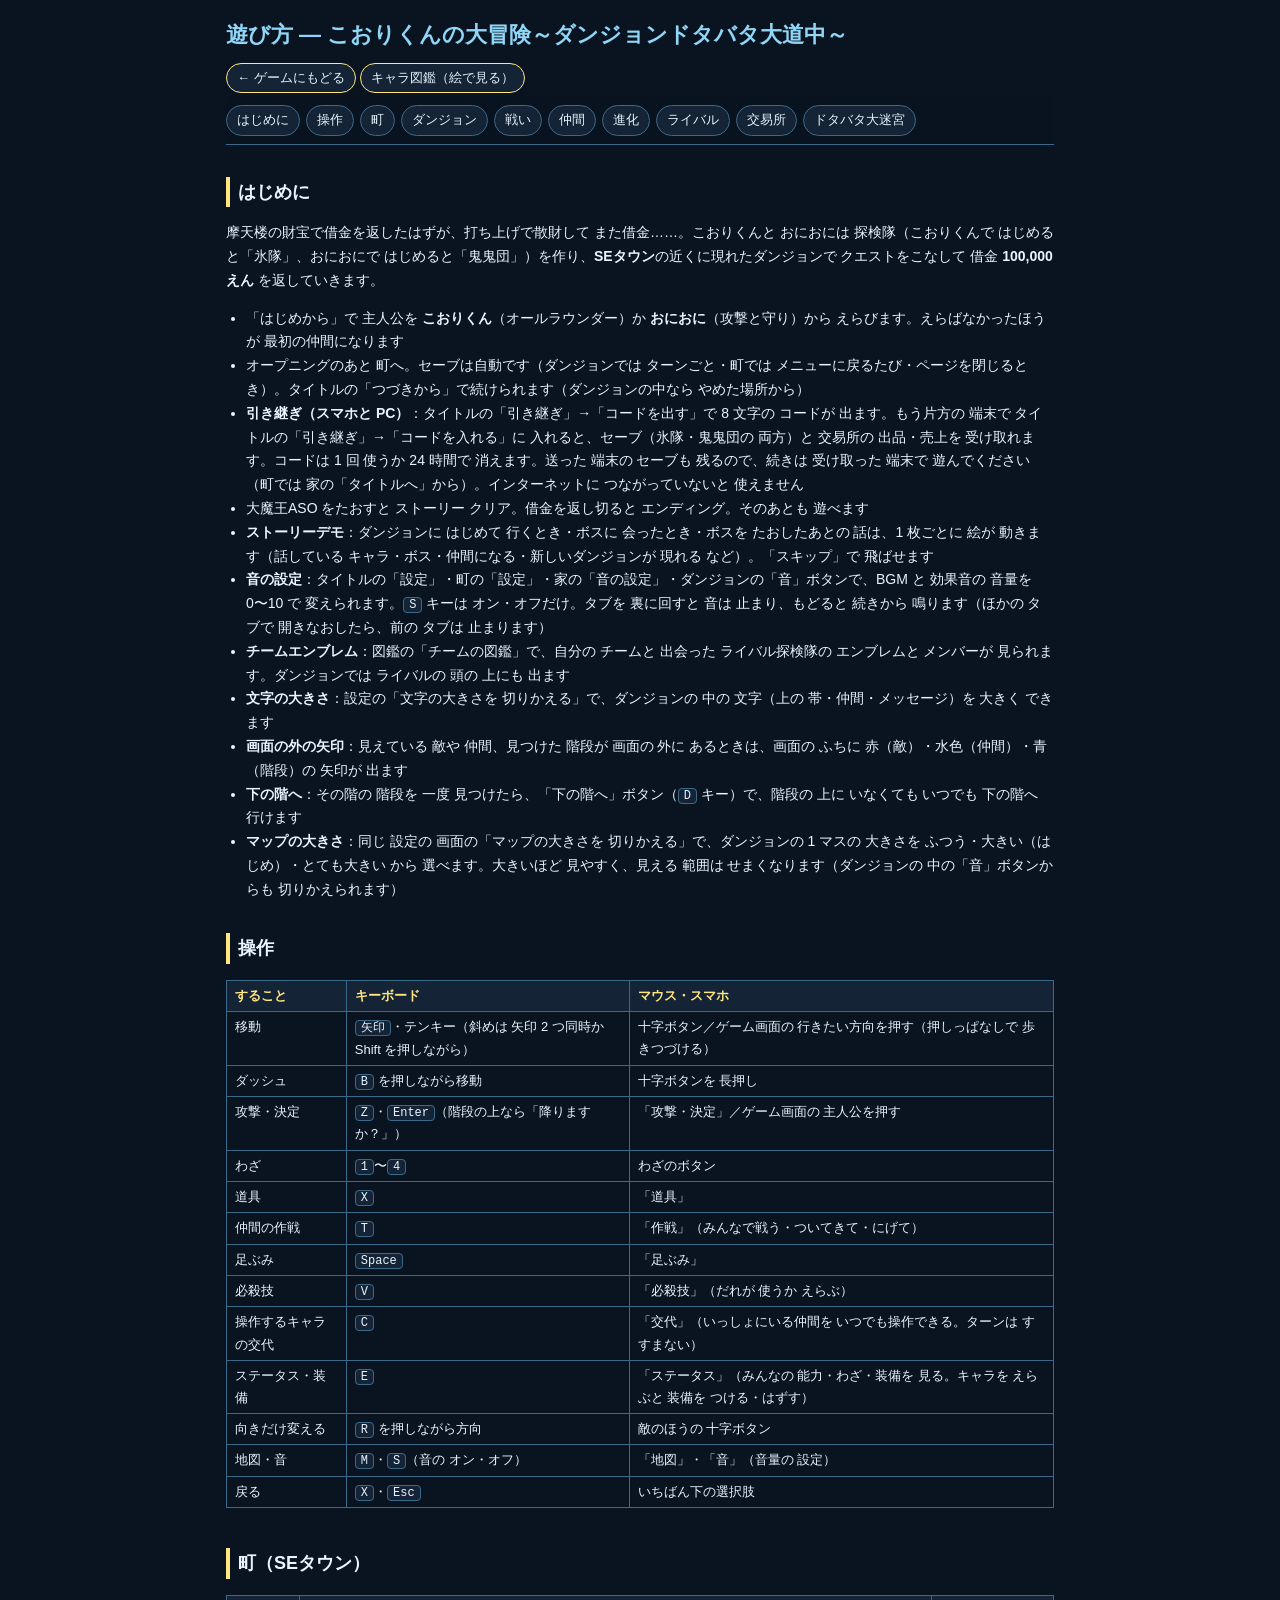
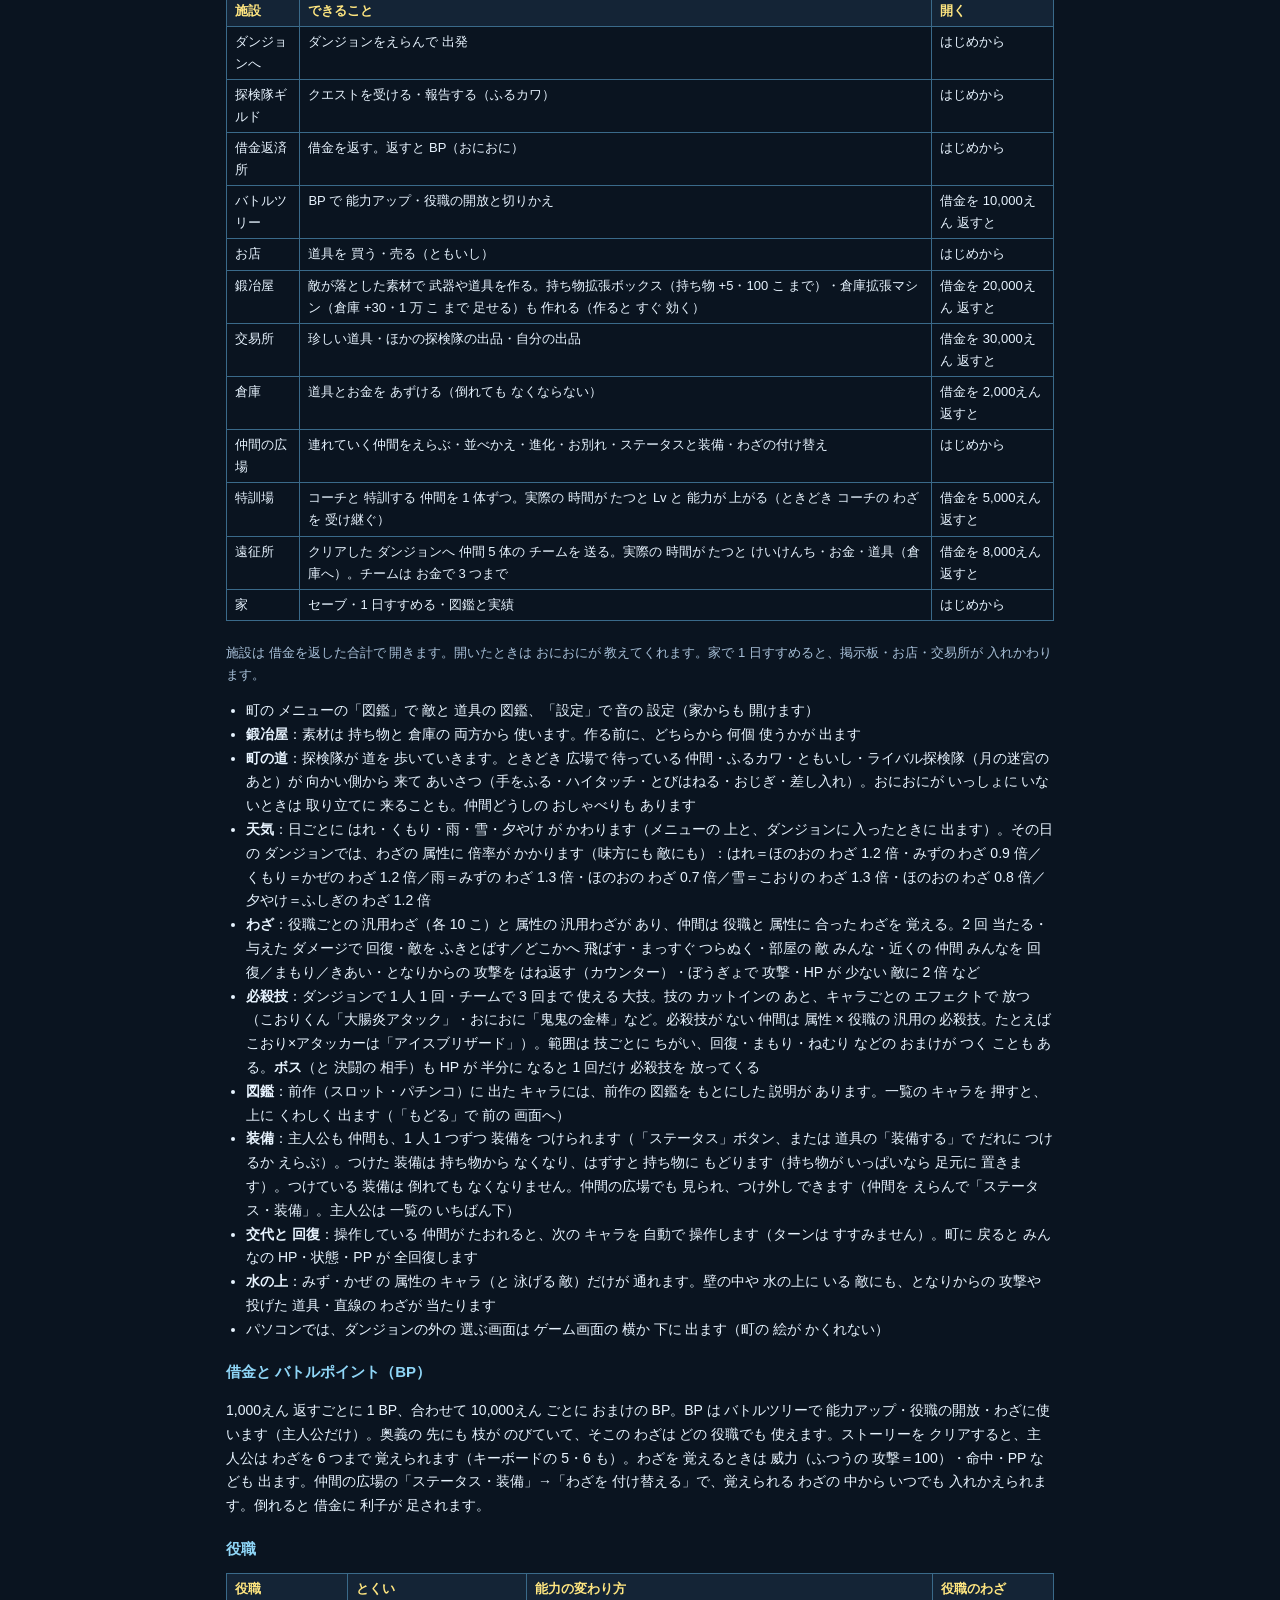
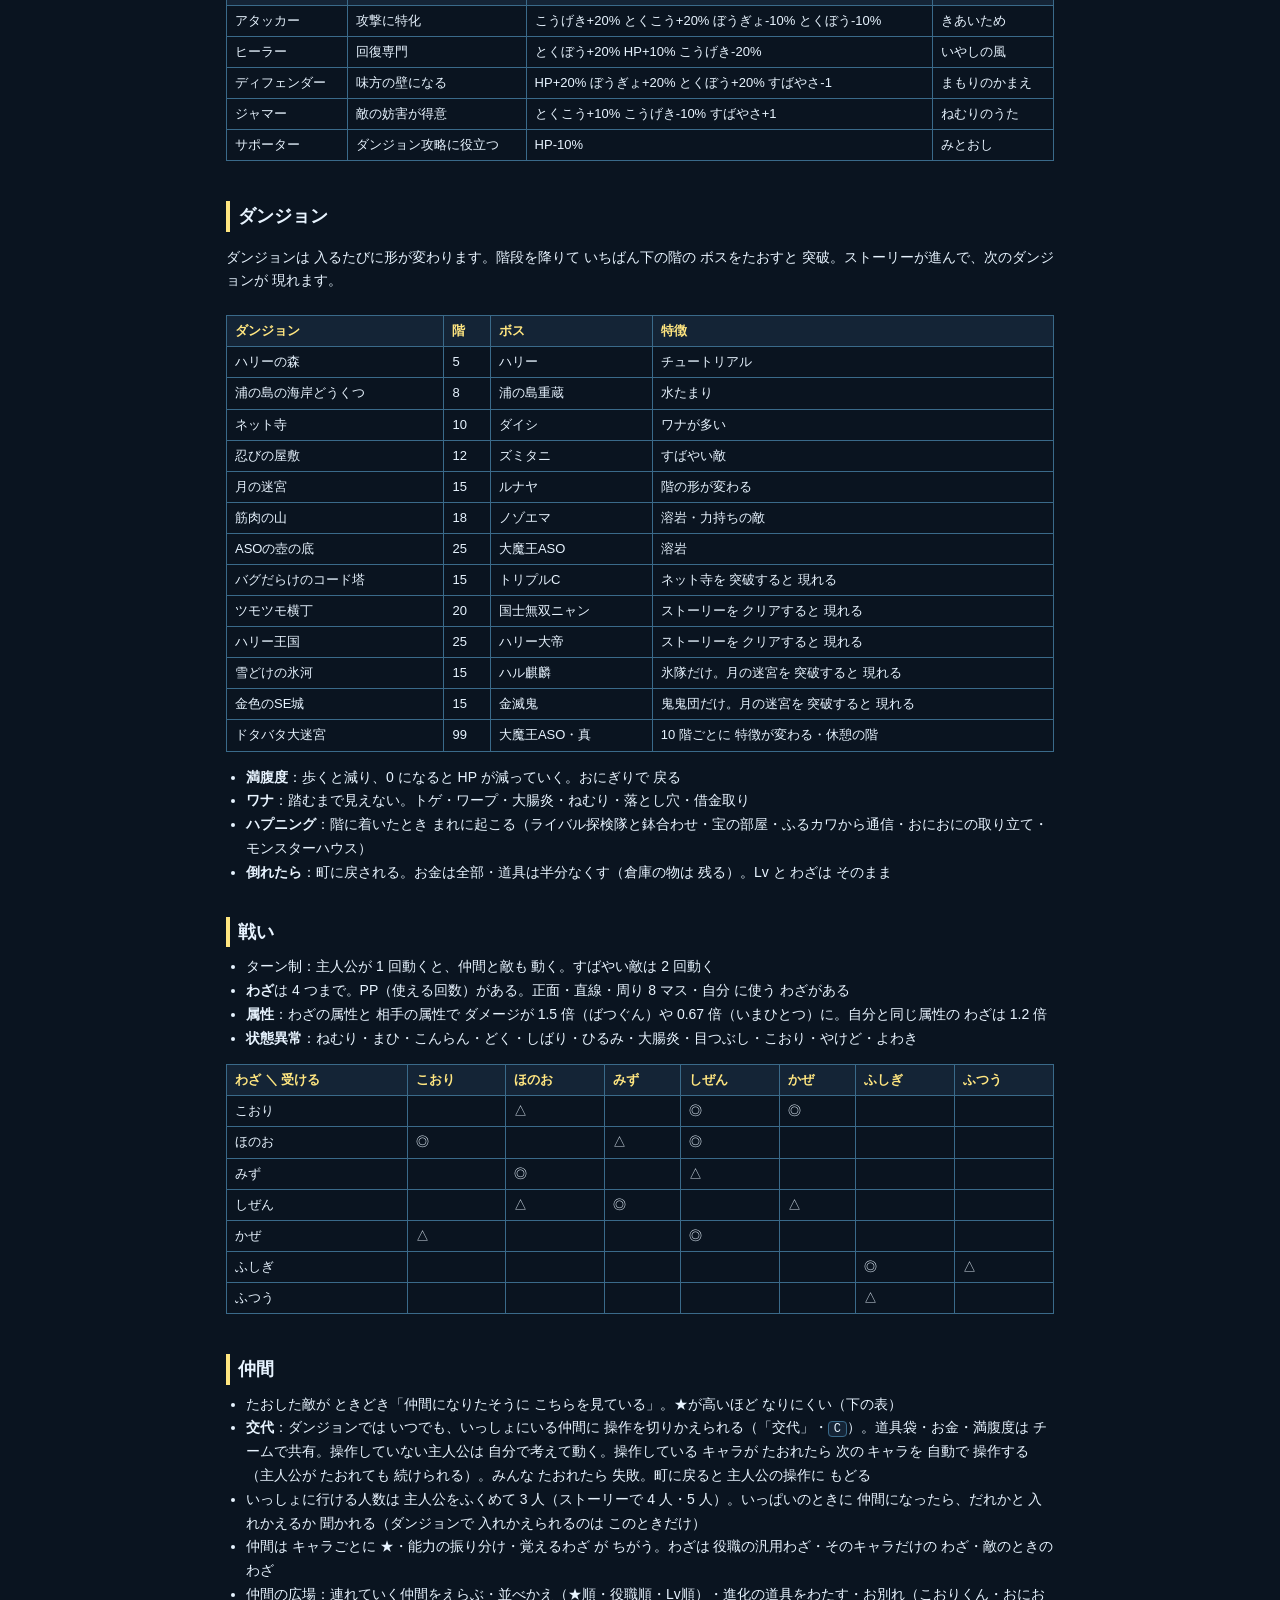
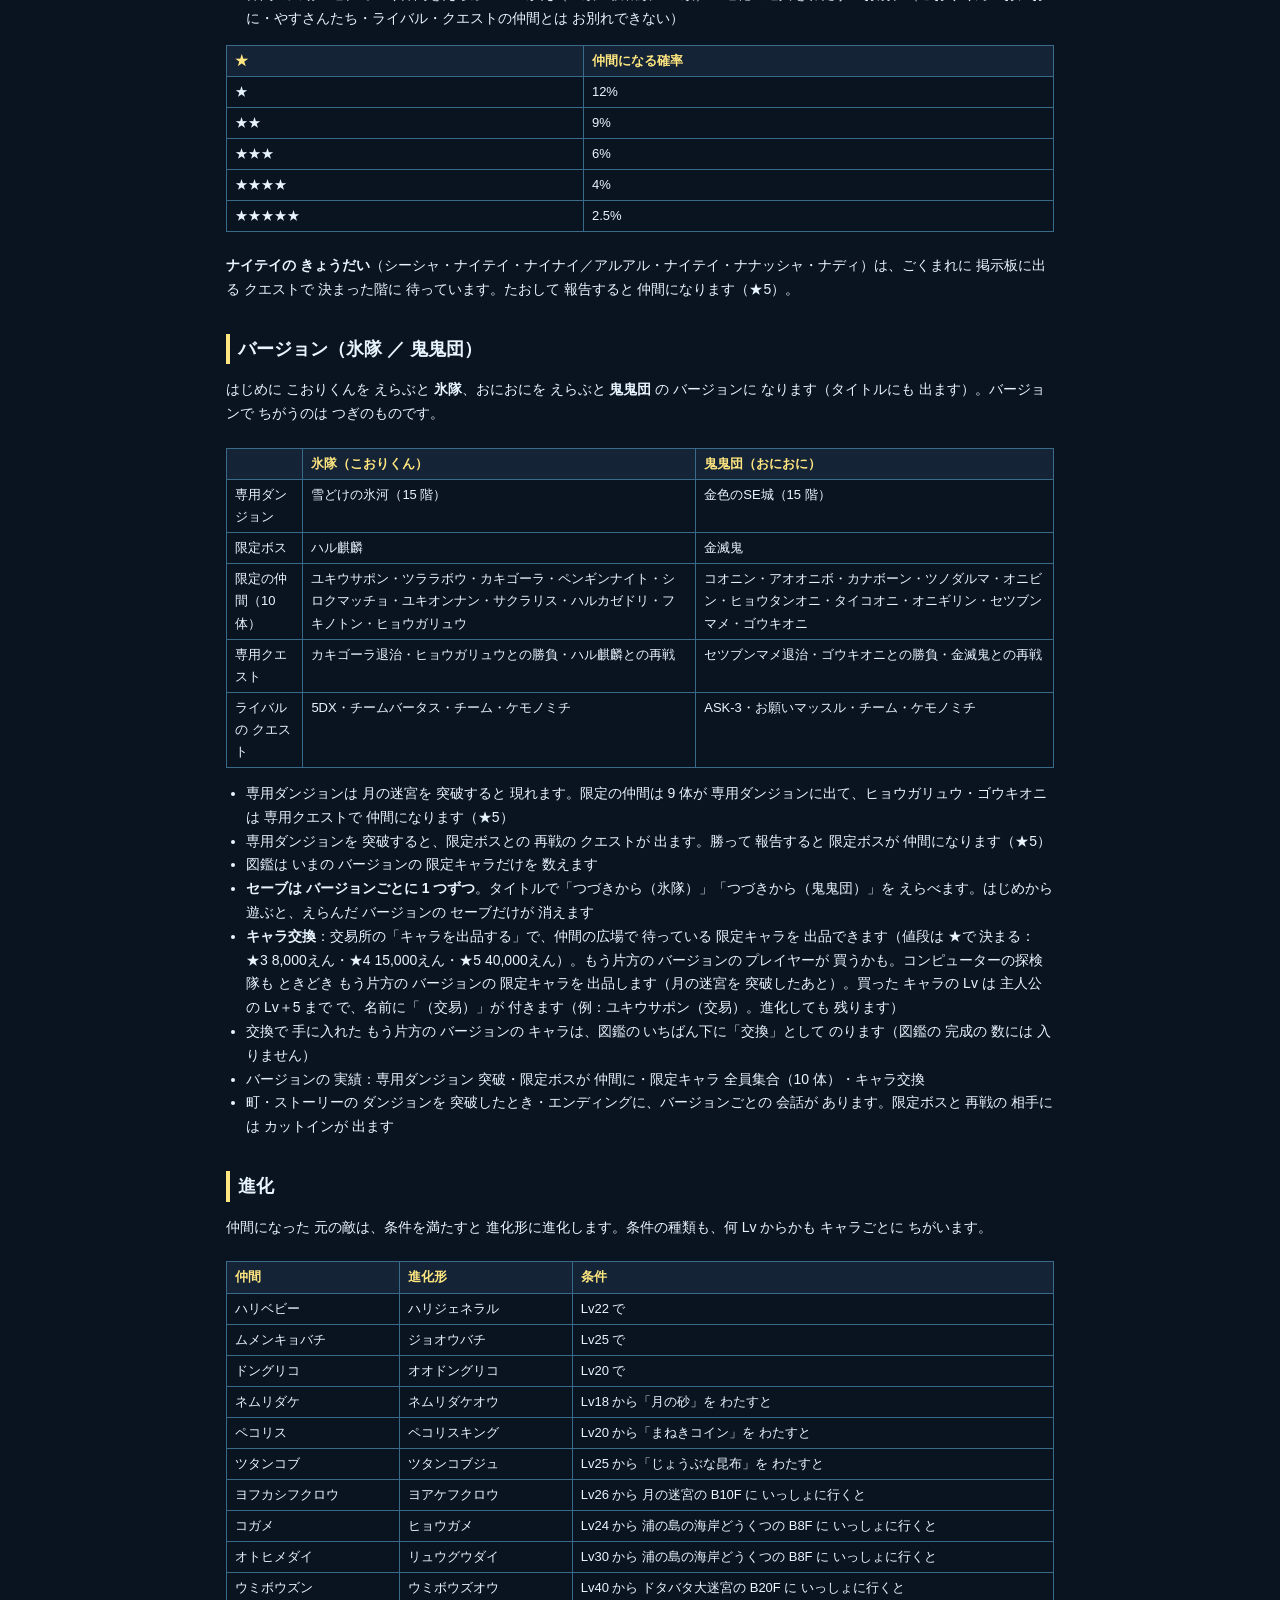
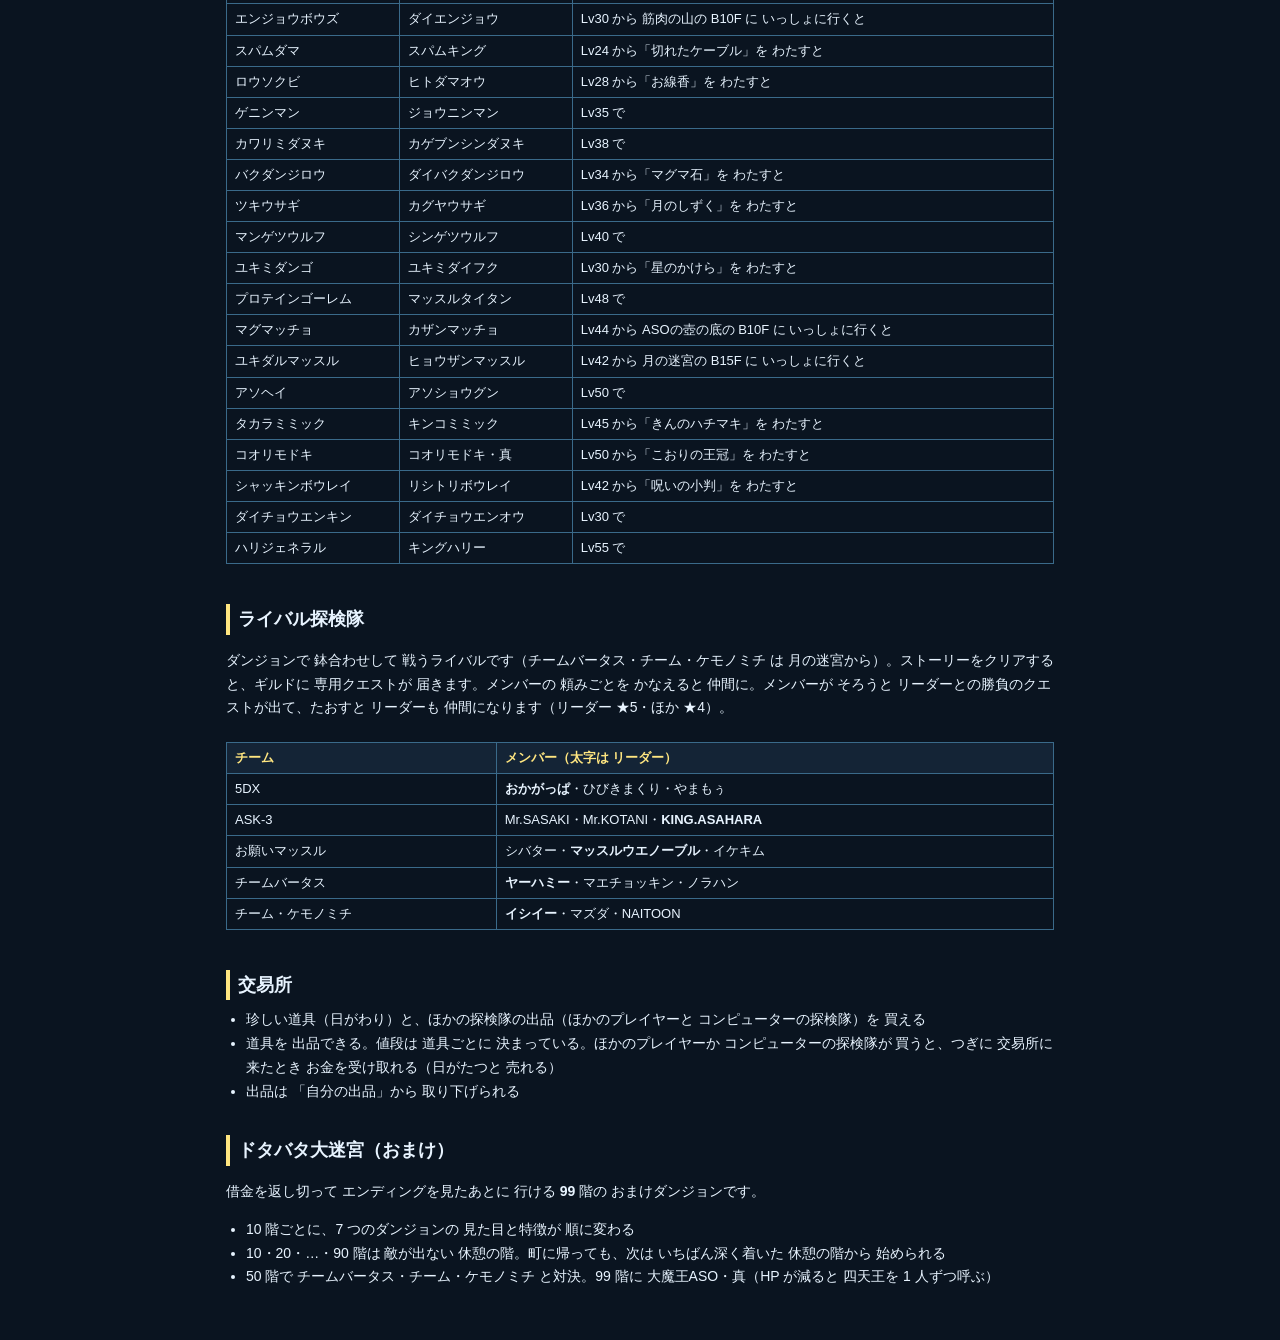
==== commit a3707c12: "「ばりきつよめ」を全部、バージョンのチーム名 (氷隊・鬼鬼団) に変える (エンディング・交易所の名前・実績・図鑑の説明・遊び方・仕様書) Co-Authored-By: Claude Opus 5." ====
--- a/howto.html
+++ b/howto.html
@@ -40,7 +40,7 @@
     </nav>
 
     <h2 id="start">はじめに</h2>
-    <p>摩天楼の財宝で借金を返したはずが、打ち上げで散財して また借金……。こおりくんと おにおには 探検隊「ばりきつよめ」を作り、<b id="town-name"></b>の近くに現れたダンジョンで クエストをこなして 借金 <b id="debt"></b> を返していきます。</p>
+    <p>摩天楼の財宝で借金を返したはずが、打ち上げで散財して また借金……。こおりくんと おにおには 探検隊（こおりくんで はじめると「氷隊」、おにおにで はじめると「鬼鬼団」）を作り、<b id="town-name"></b>の近くに現れたダンジョンで クエストをこなして 借金 <b id="debt"></b> を返していきます。</p>
     <ul>
         <li>「はじめから」で 主人公を <b>こおりくん</b>（オールラウンダー）か <b>おにおに</b>（攻撃と守り）から えらびます。えらばなかったほうが 最初の仲間になります</li>
         <li>オープニングのあと 町へ。セーブは自動です（ダンジョンでは ターンごと・町では メニューに戻るたび・ページを閉じるとき）。タイトルの「つづきから」で続けられます（ダンジョンの中なら やめた場所から）</li>
@@ -175,12 +175,12 @@
 <script src="js/units.js?v=2de85db5"></script>
 <script src="js/enemies.js?v=64281f04"></script>
 <script src="js/items.js?v=85a8c4df"></script>
-<script src="js/dungeons.js?v=d69678d9"></script>
-<script src="js/collection.js?v=74c0d565"></script>
+<script src="js/dungeons.js?v=f8710929"></script>
+<script src="js/collection.js?v=a31f1aa8"></script>
 <script src="js/allies.js?v=820280bd"></script>
 <script src="js/enemies9.js?v=0b8a537c"></script>
 <script src="js/enemies10.js?v=5cfe54c6"></script>
-<script src="js/enemies11.js?v=4cd5c7ea"></script>
+<script src="js/enemies11.js?v=a00ad7a8"></script>
 <script src="js/town.js?v=2e29bf88"></script>
 <script>
 // 天気の わざの 倍率 (js/town.js の WEATHERS。2026-10-22)
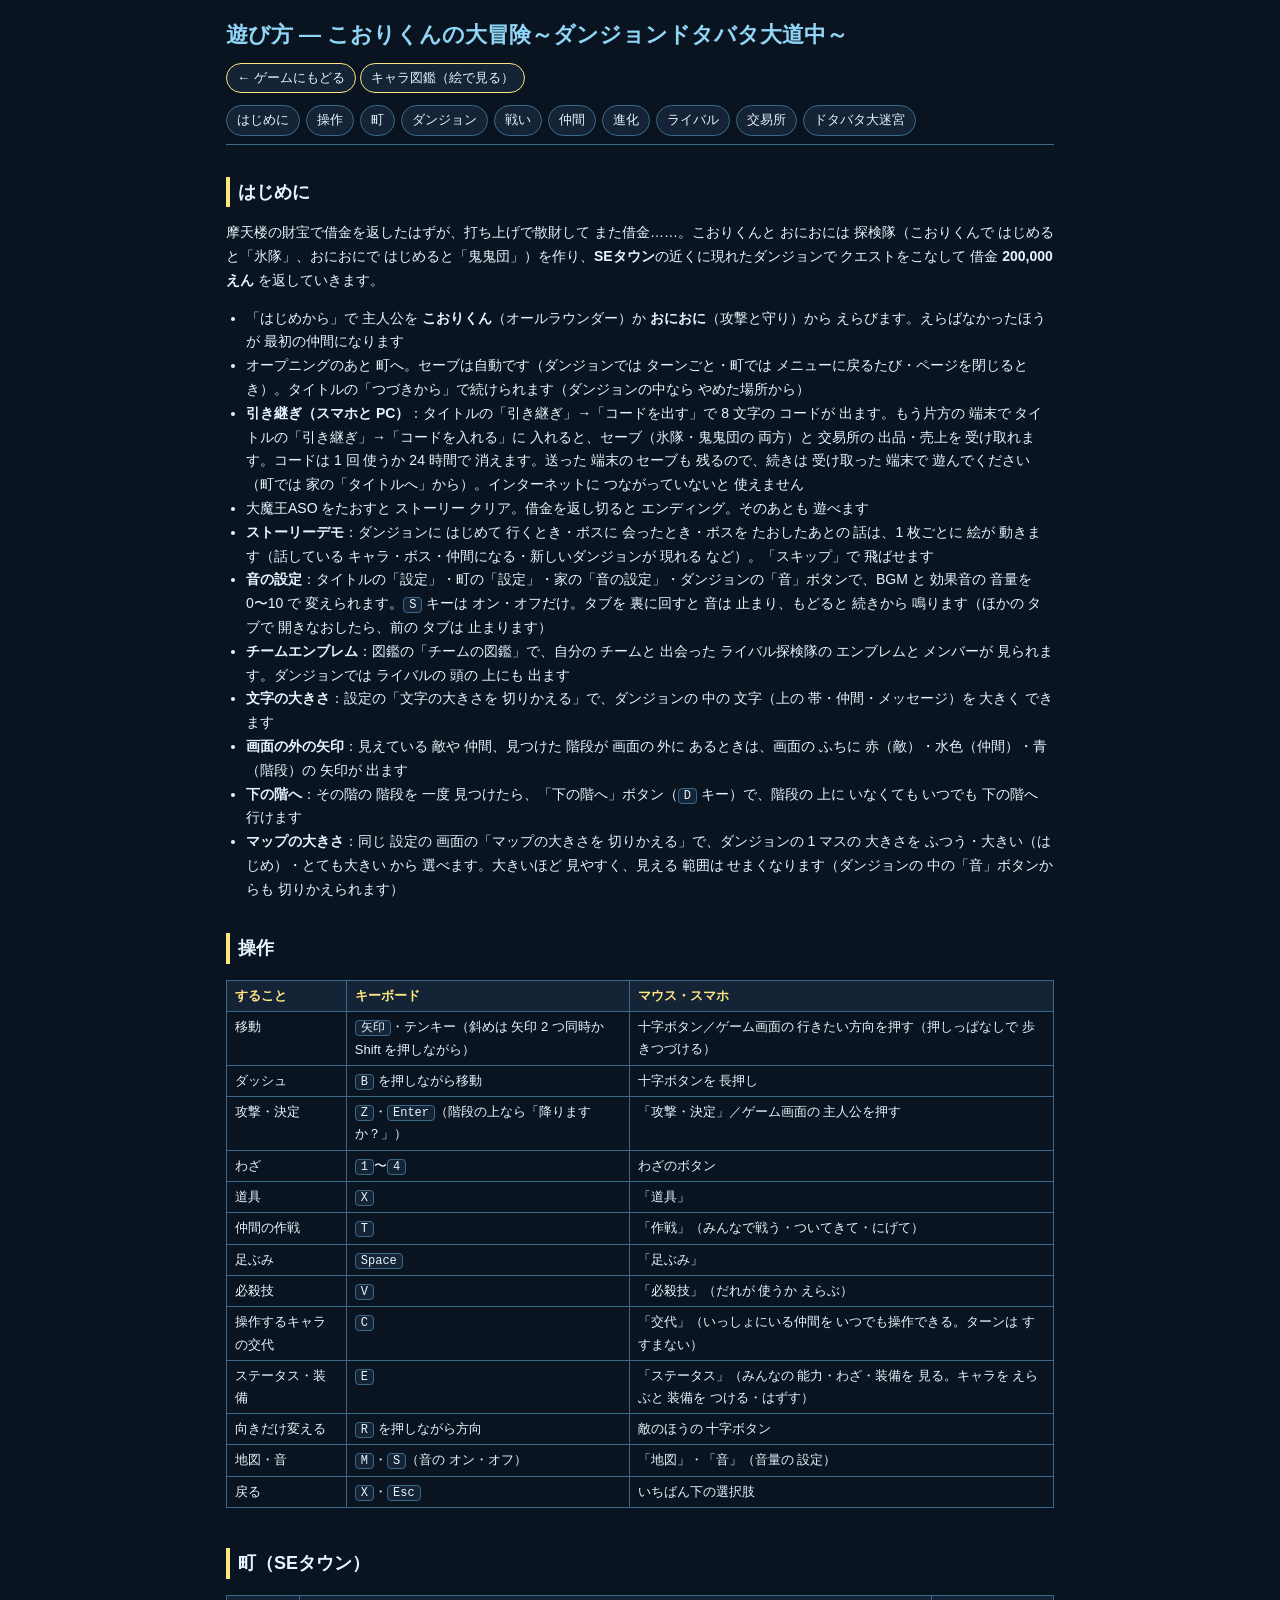
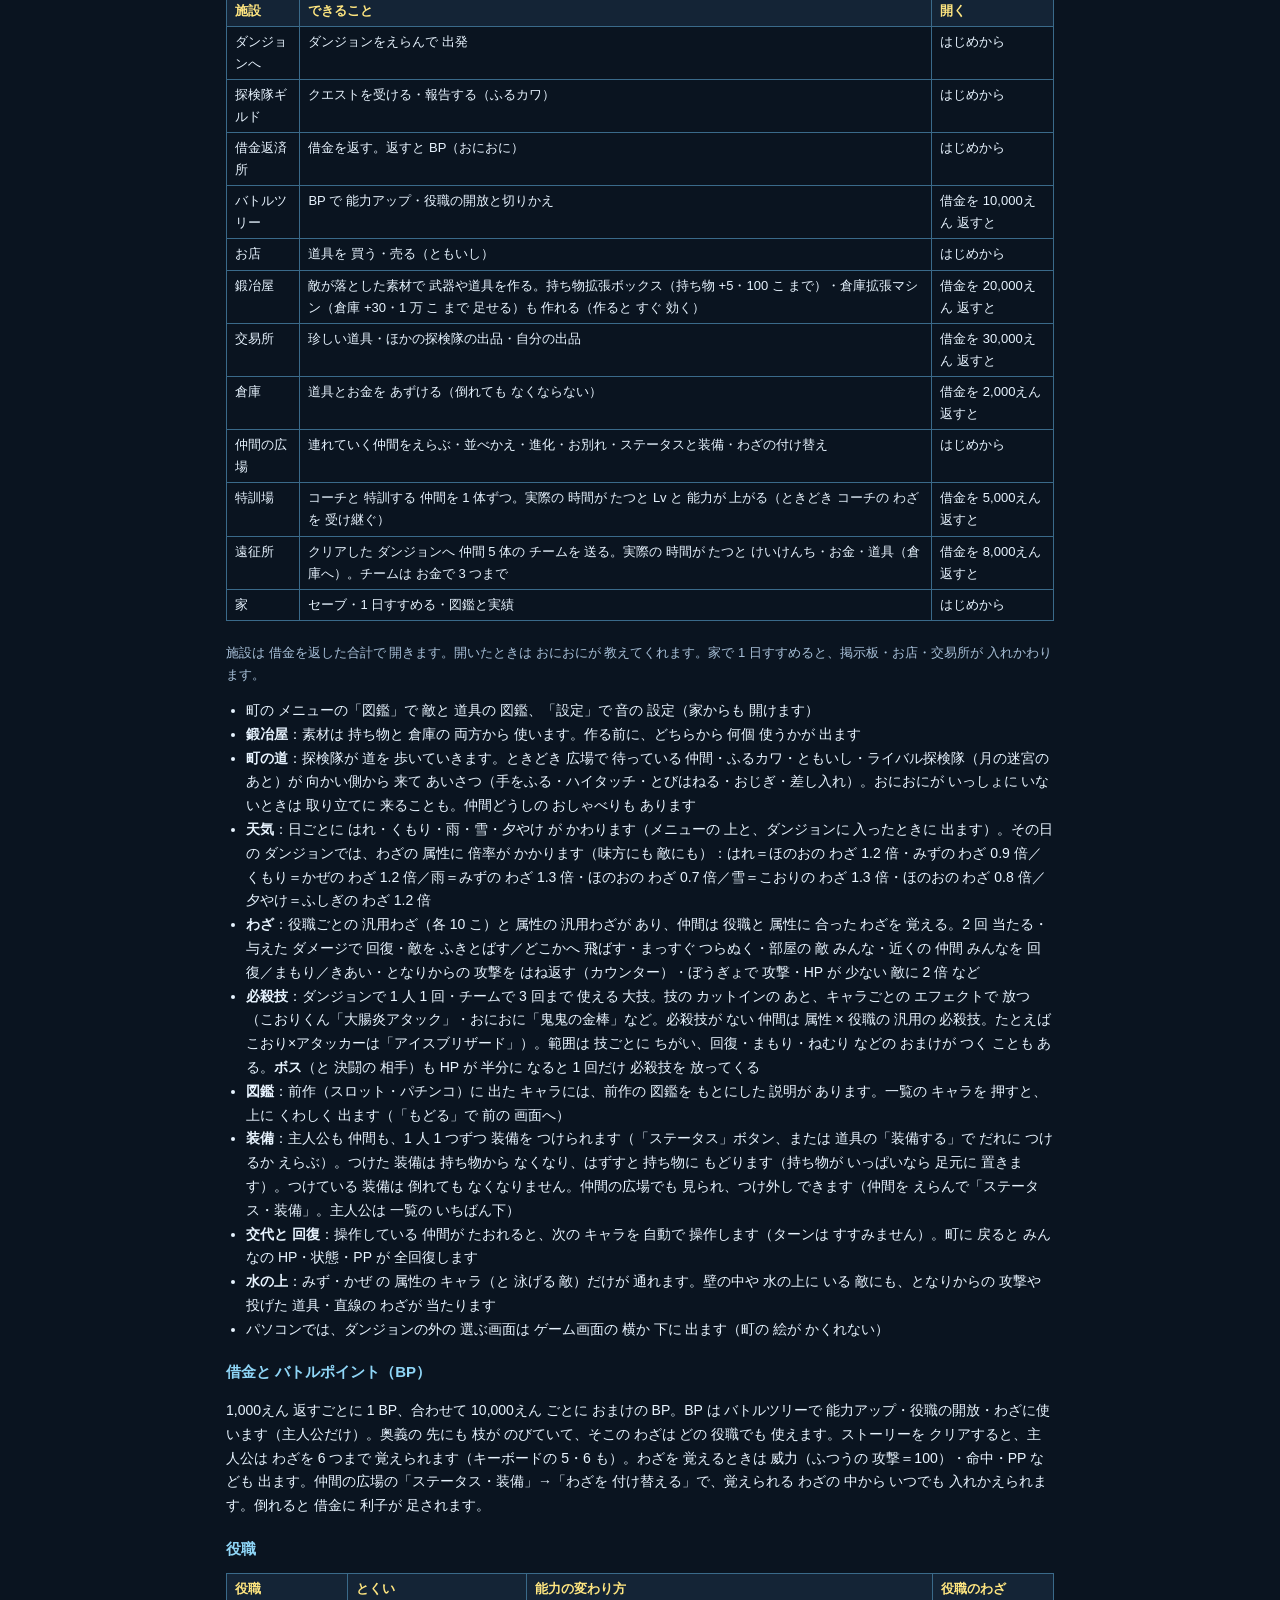
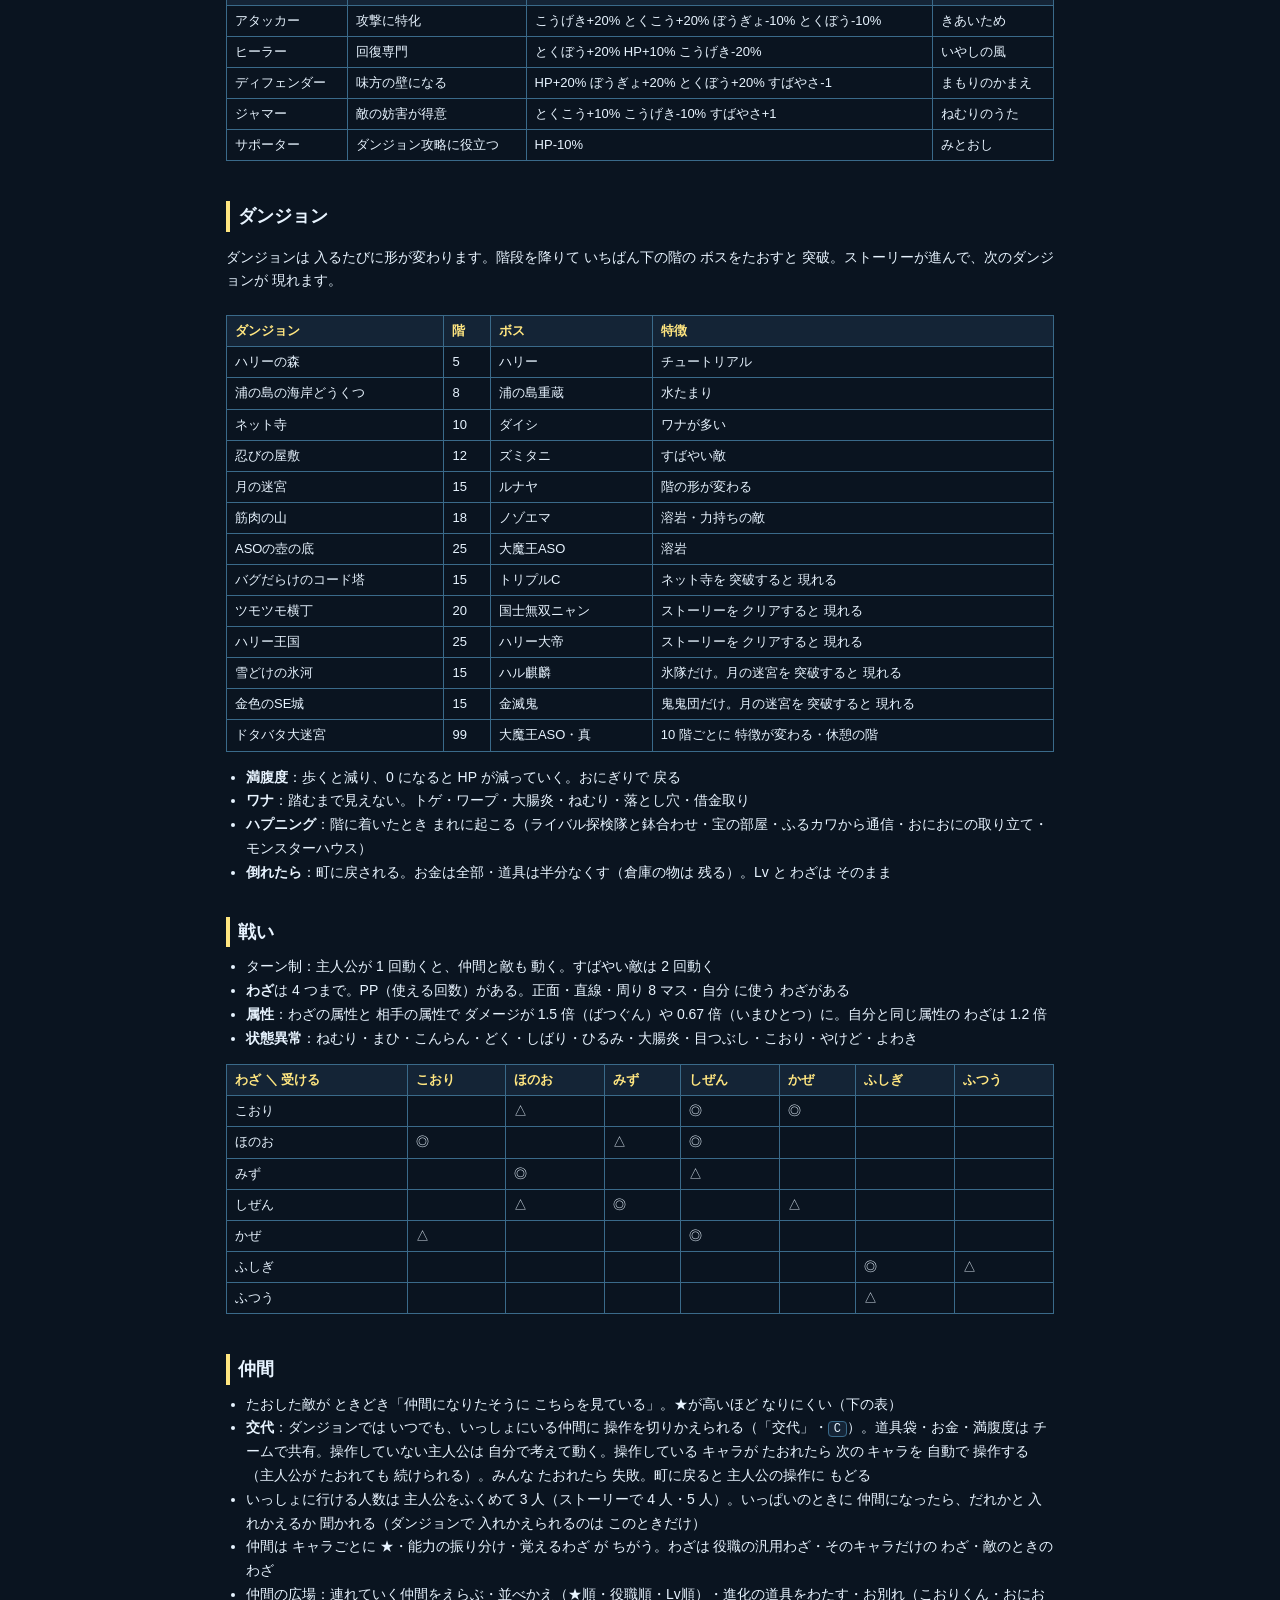
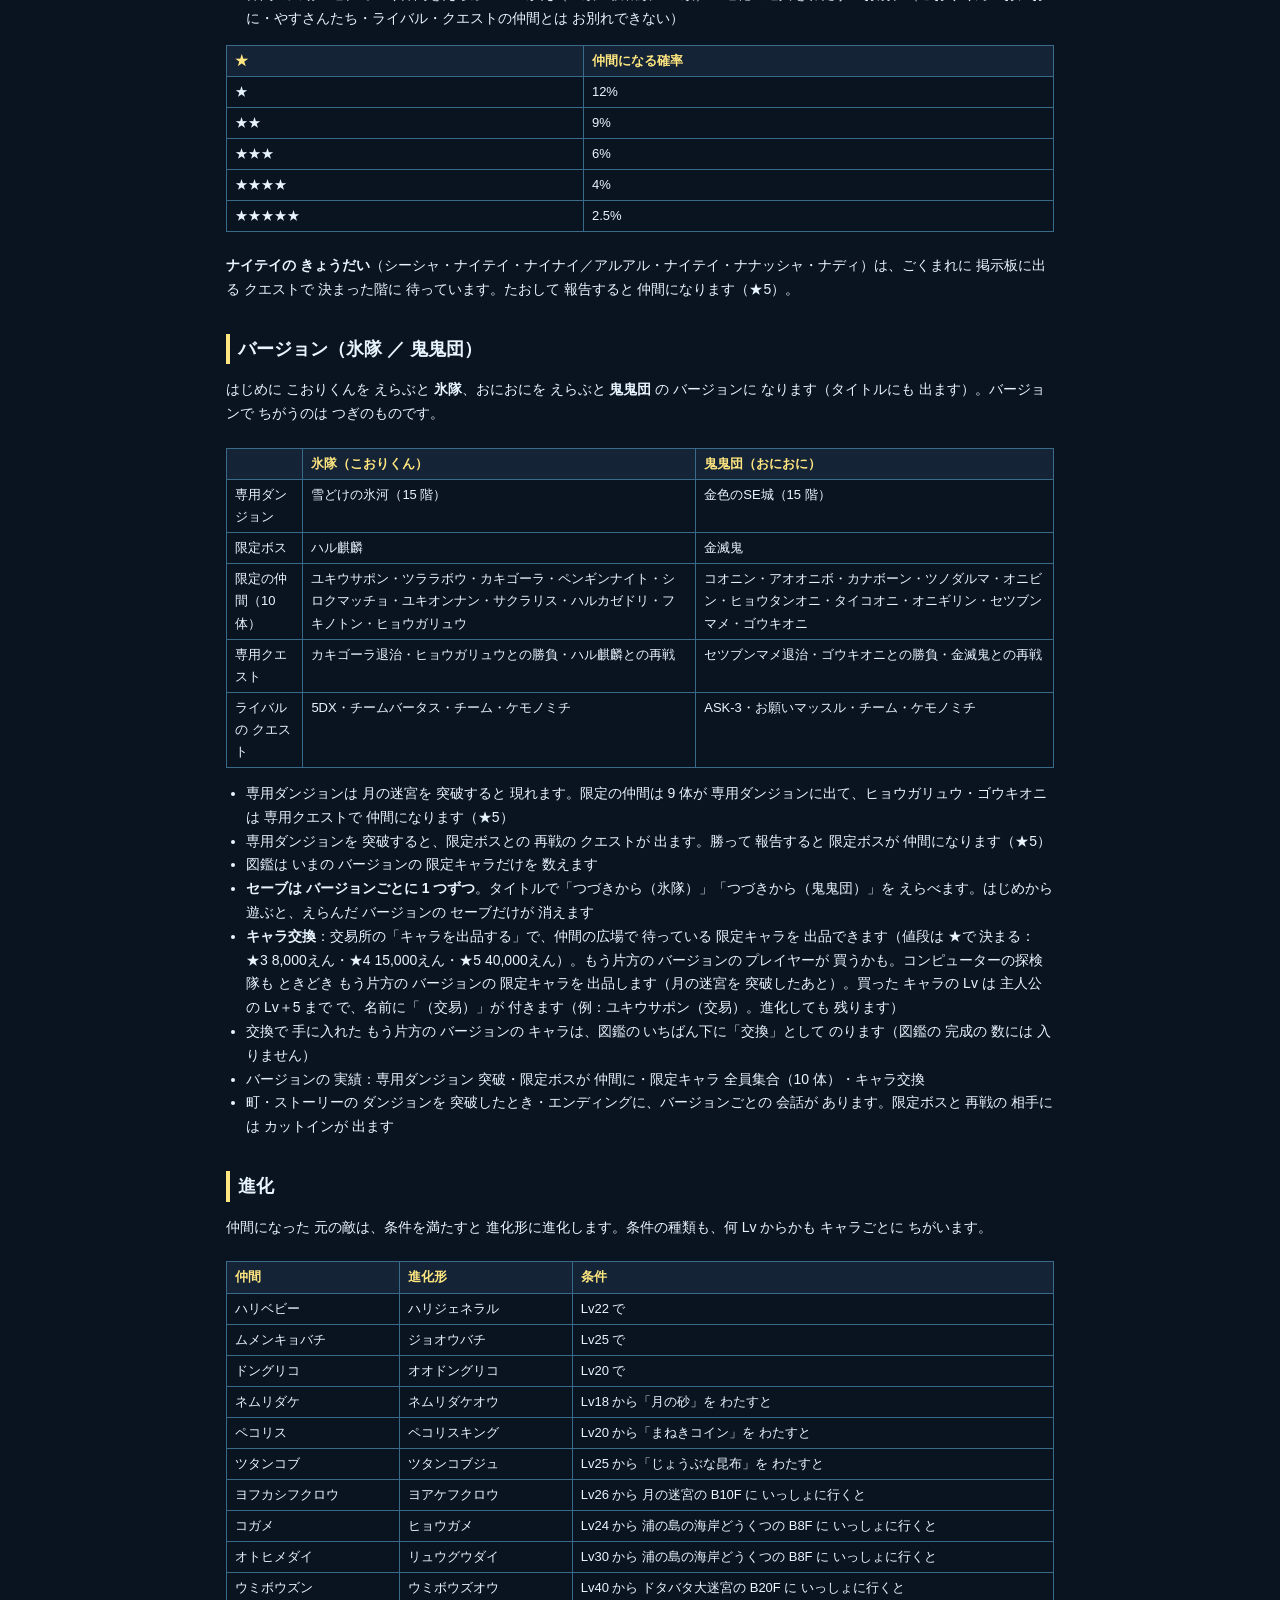
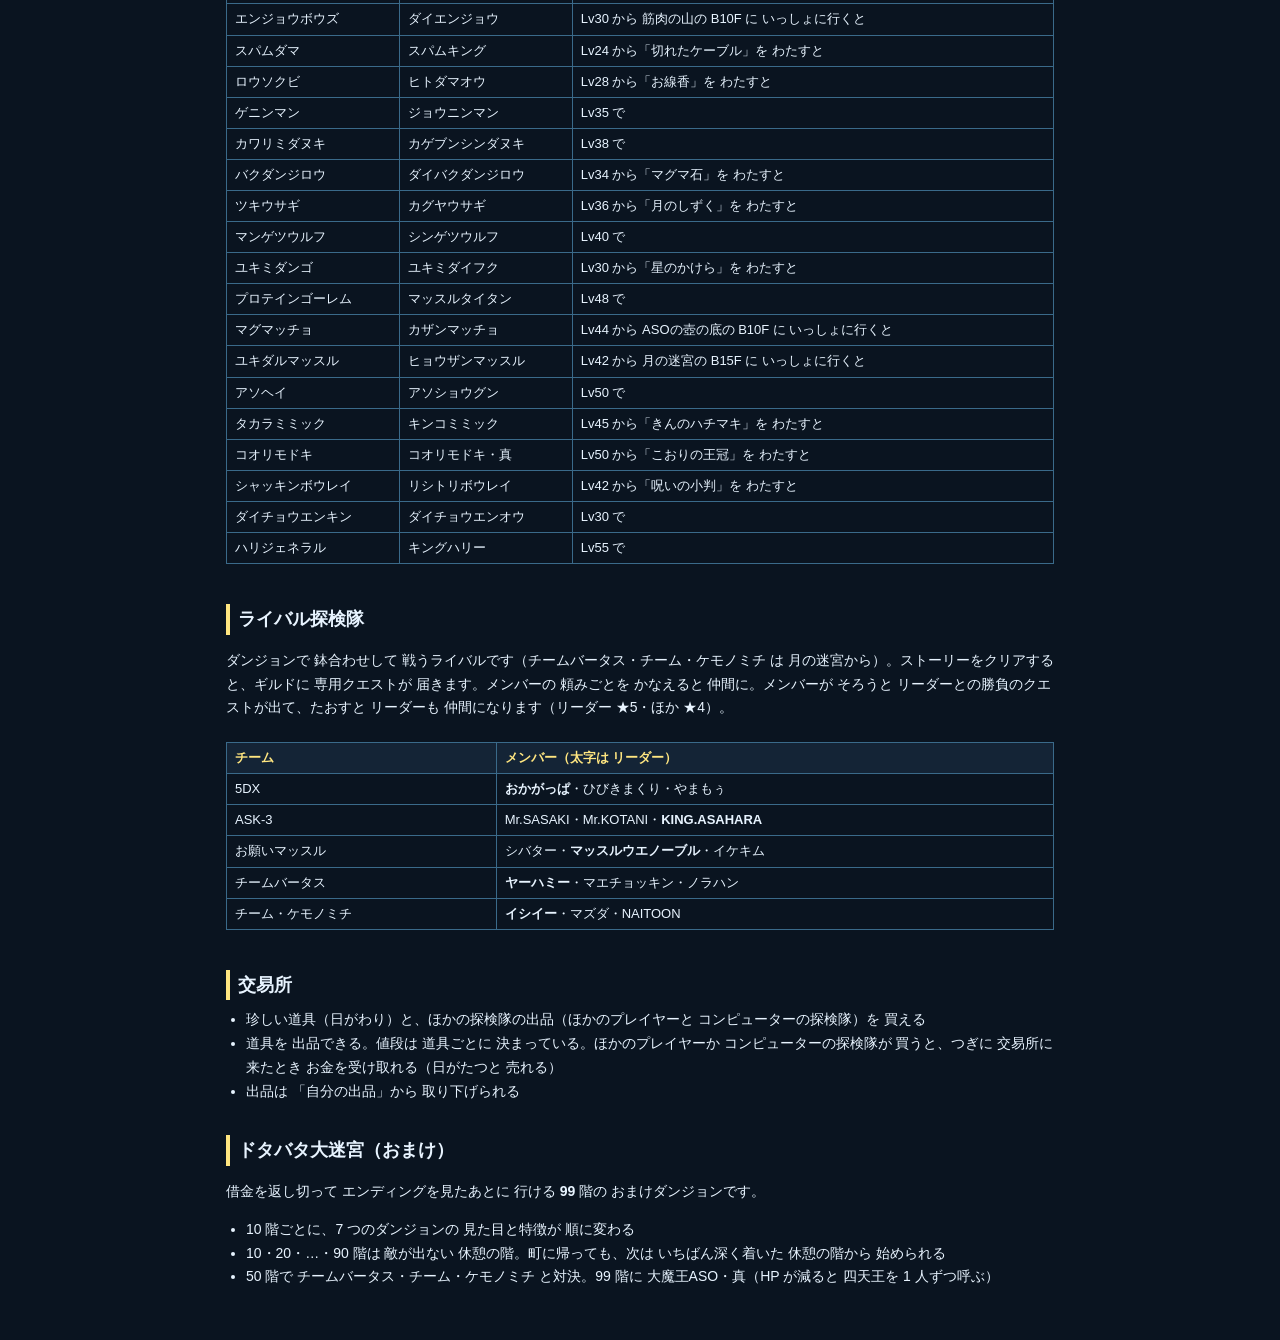
==== commit 55d9336c: "お店で倉庫の道具も売れる・借金を 20 万に (利子 1%・実績の目安)・全キャラの説明の枠 (js/profiles-new.js) Co-Authored-By: Claude Opus 5.5 " ====
--- a/howto.html
+++ b/howto.html
@@ -176,12 +176,12 @@
 <script src="js/enemies.js?v=64281f04"></script>
 <script src="js/items.js?v=85a8c4df"></script>
 <script src="js/dungeons.js?v=f8710929"></script>
-<script src="js/collection.js?v=a31f1aa8"></script>
+<script src="js/collection.js?v=85096824"></script>
 <script src="js/allies.js?v=820280bd"></script>
 <script src="js/enemies9.js?v=0b8a537c"></script>
 <script src="js/enemies10.js?v=5cfe54c6"></script>
 <script src="js/enemies11.js?v=a00ad7a8"></script>
-<script src="js/town.js?v=2e29bf88"></script>
+<script src="js/town.js?v=49136b44"></script>
 <script>
 // 天気の わざの 倍率 (js/town.js の WEATHERS。2026-10-22)
 document.getElementById('weathers').textContent = Object.values(KD.Town.WEATHERS).map(w => `${w.name}＝${KD.Town.weatherText(w)}`).join('／');
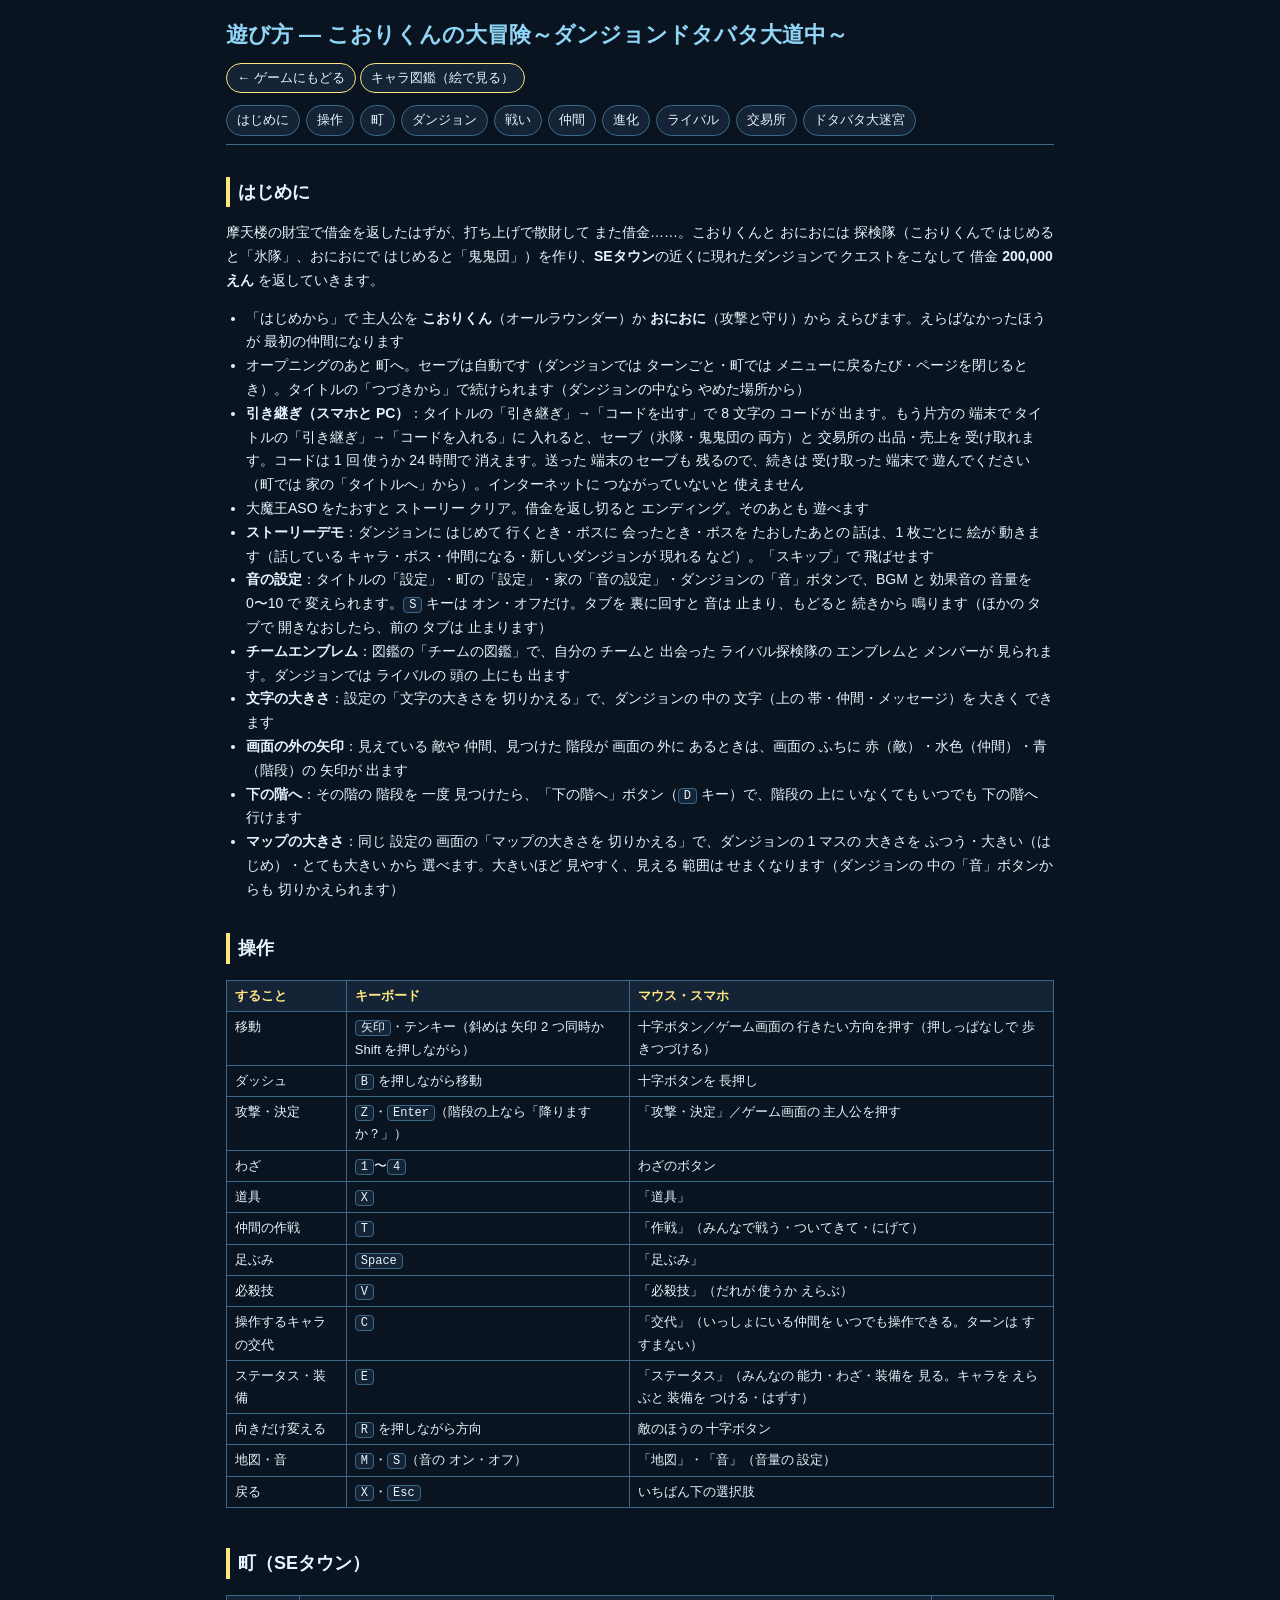
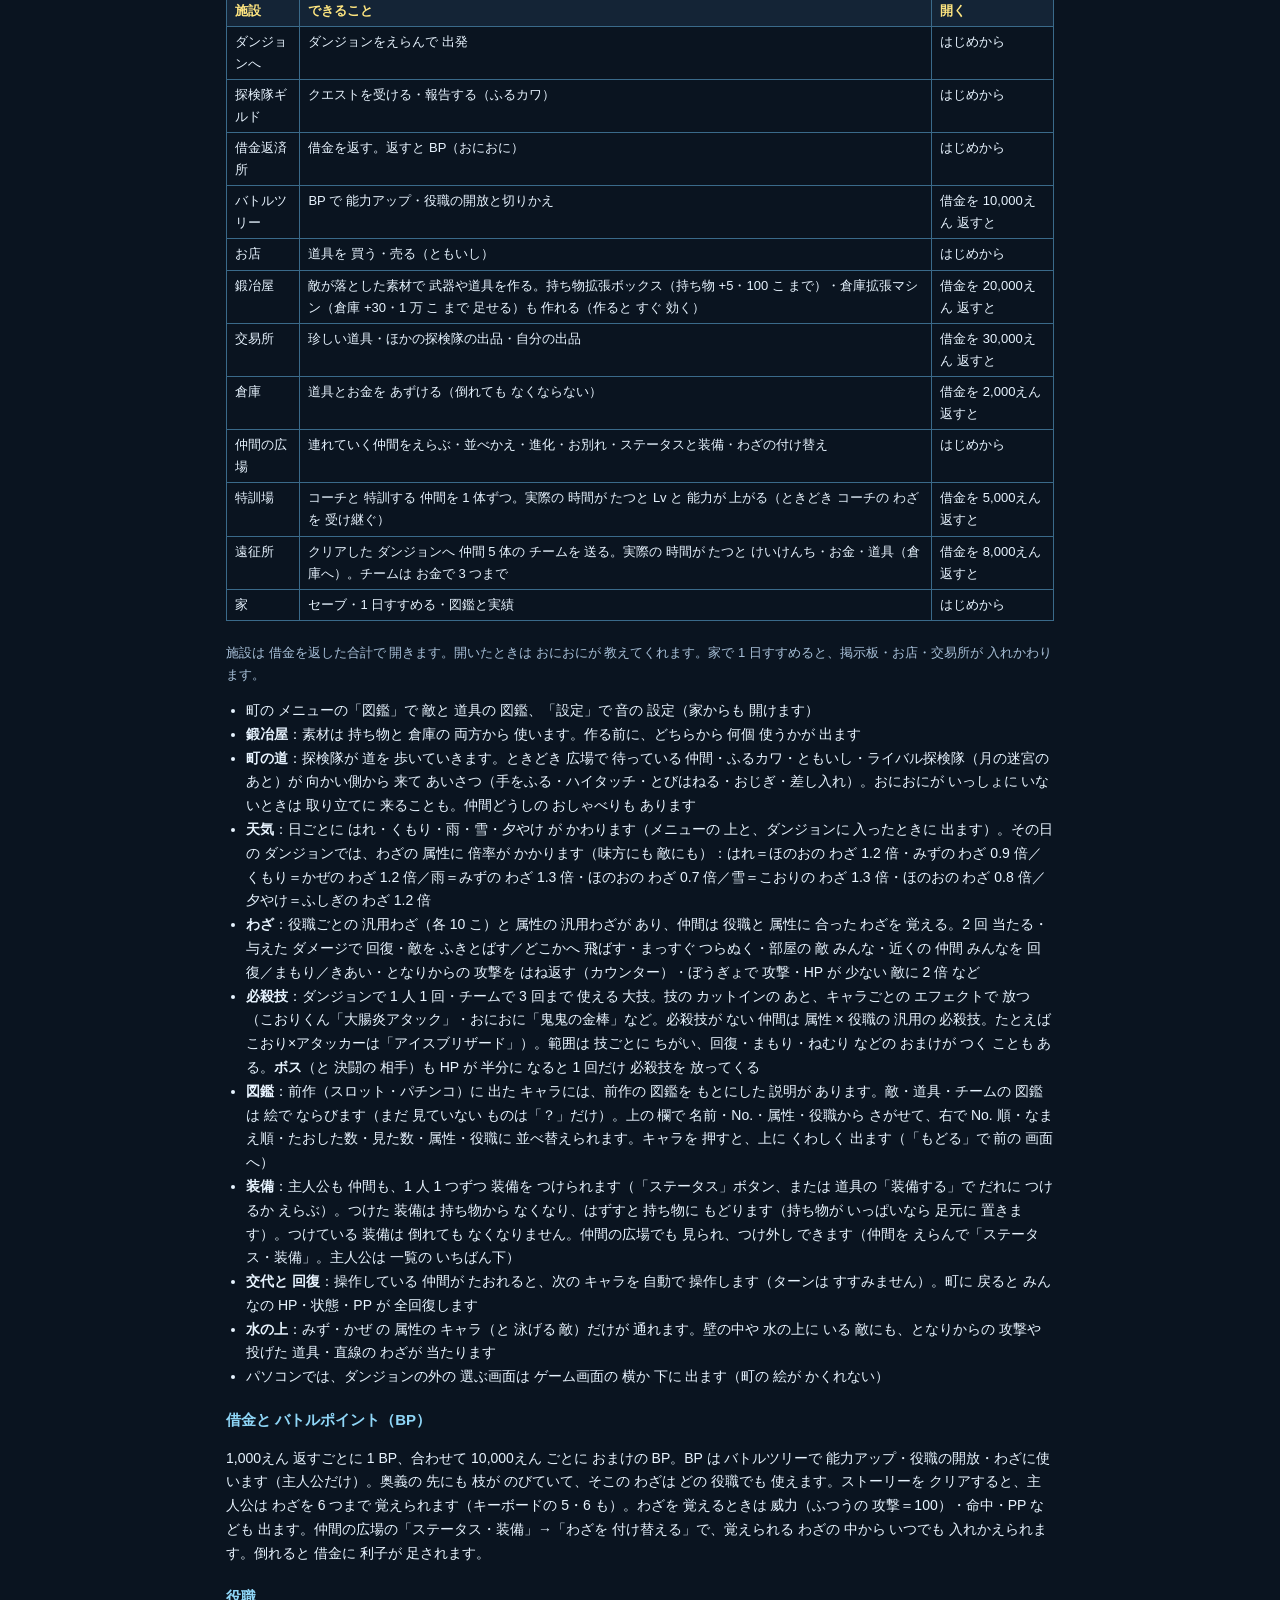
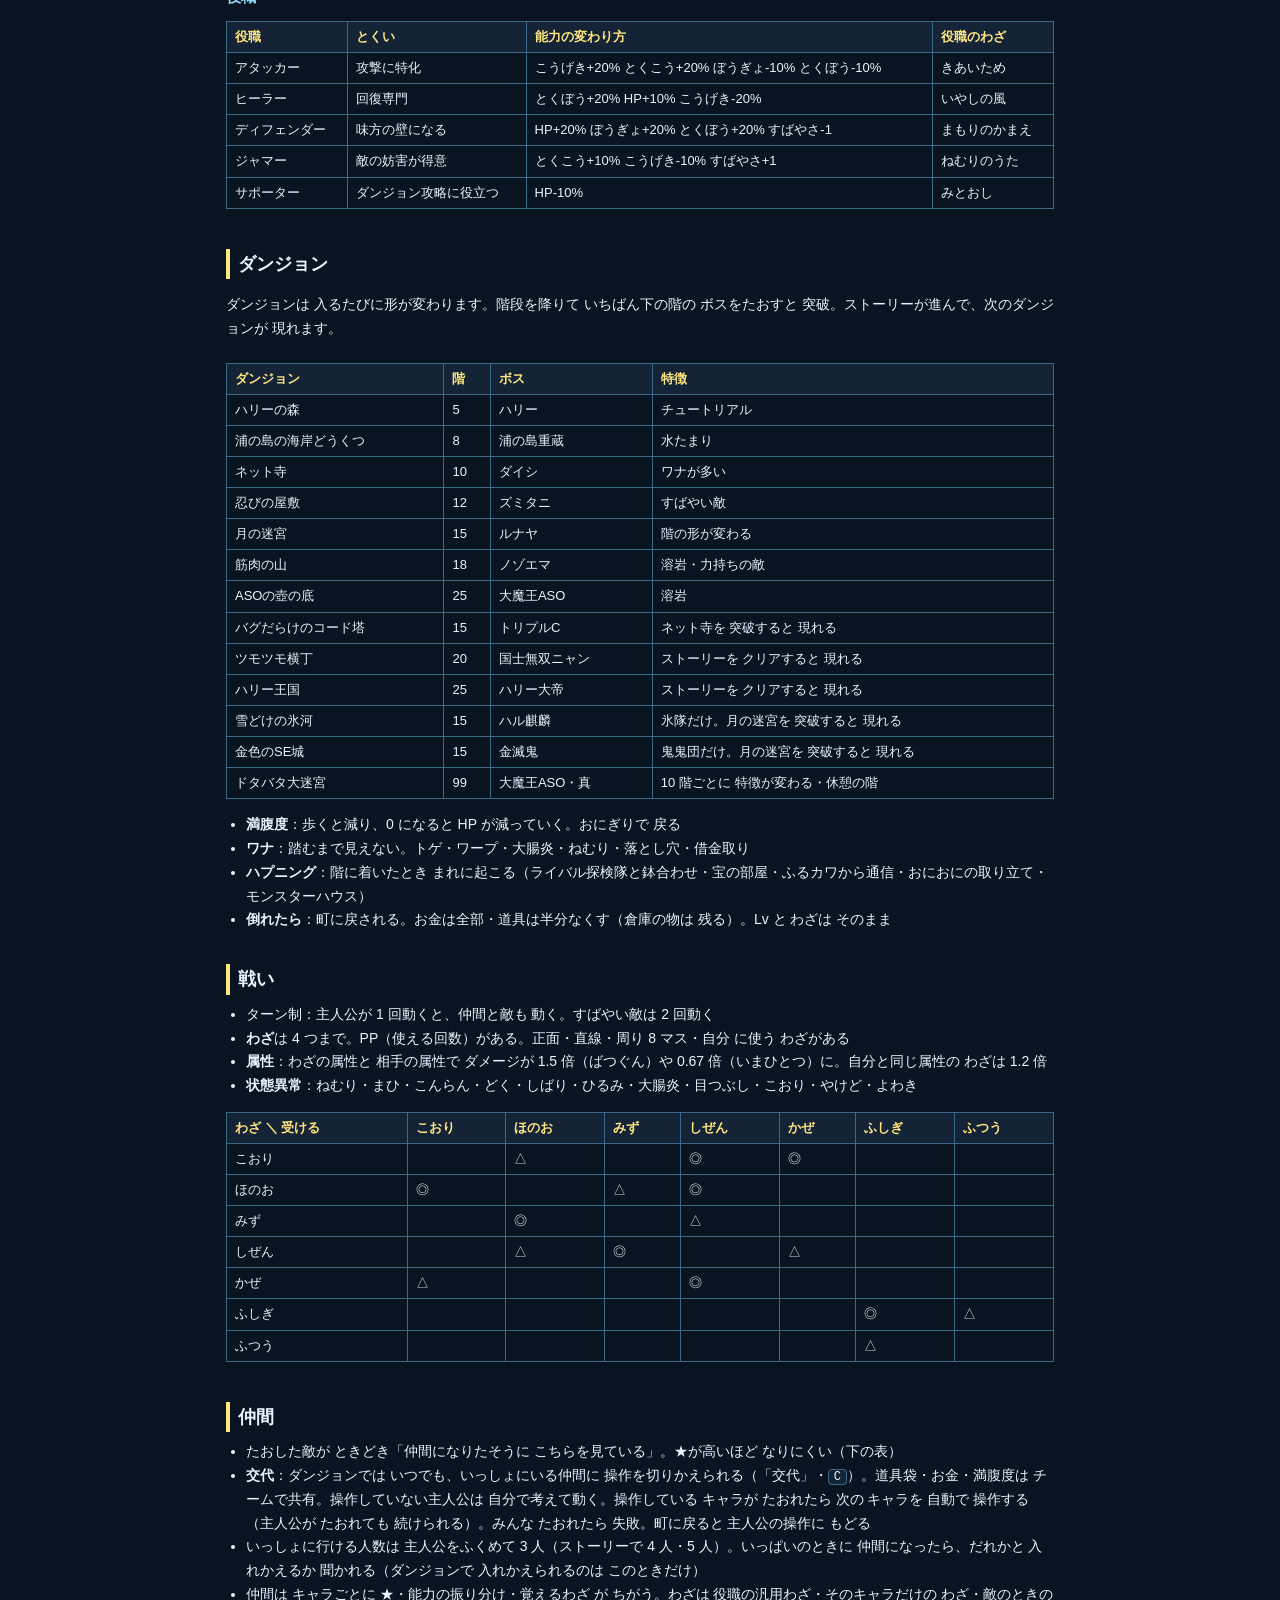
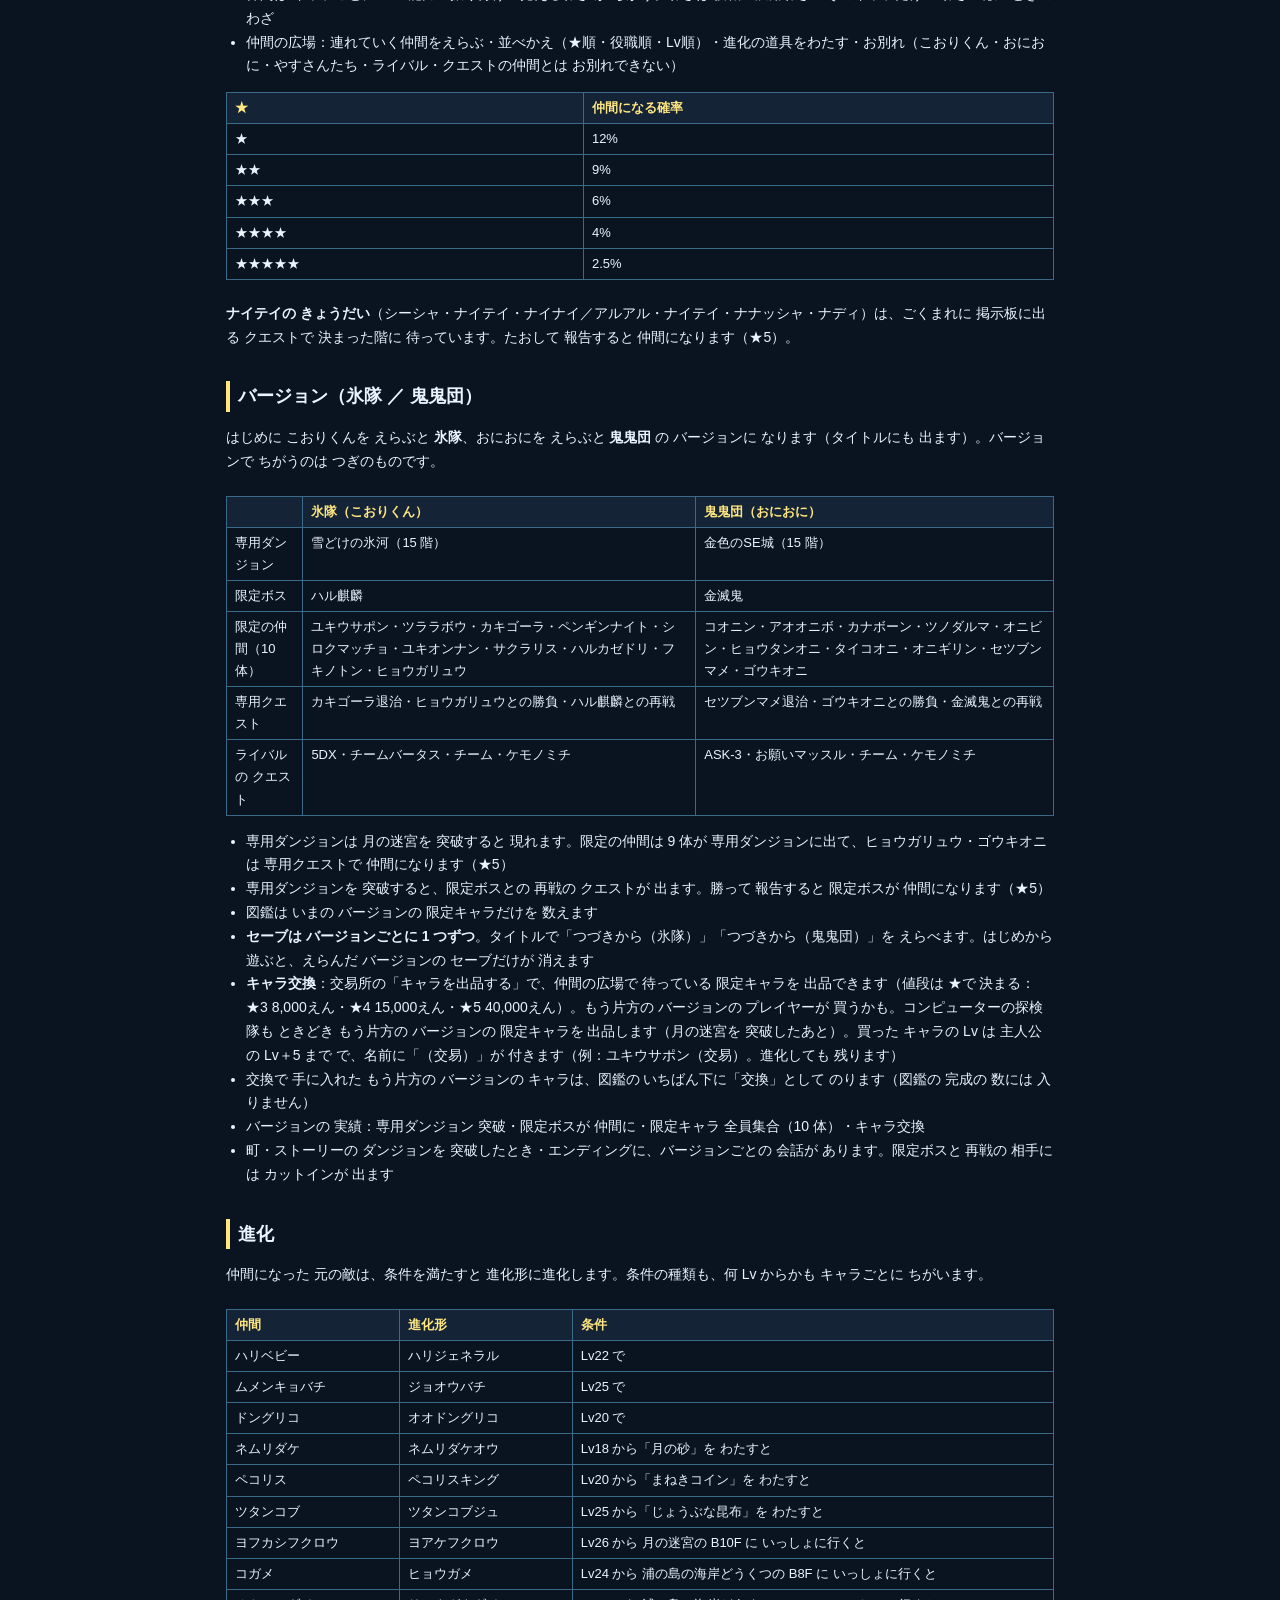
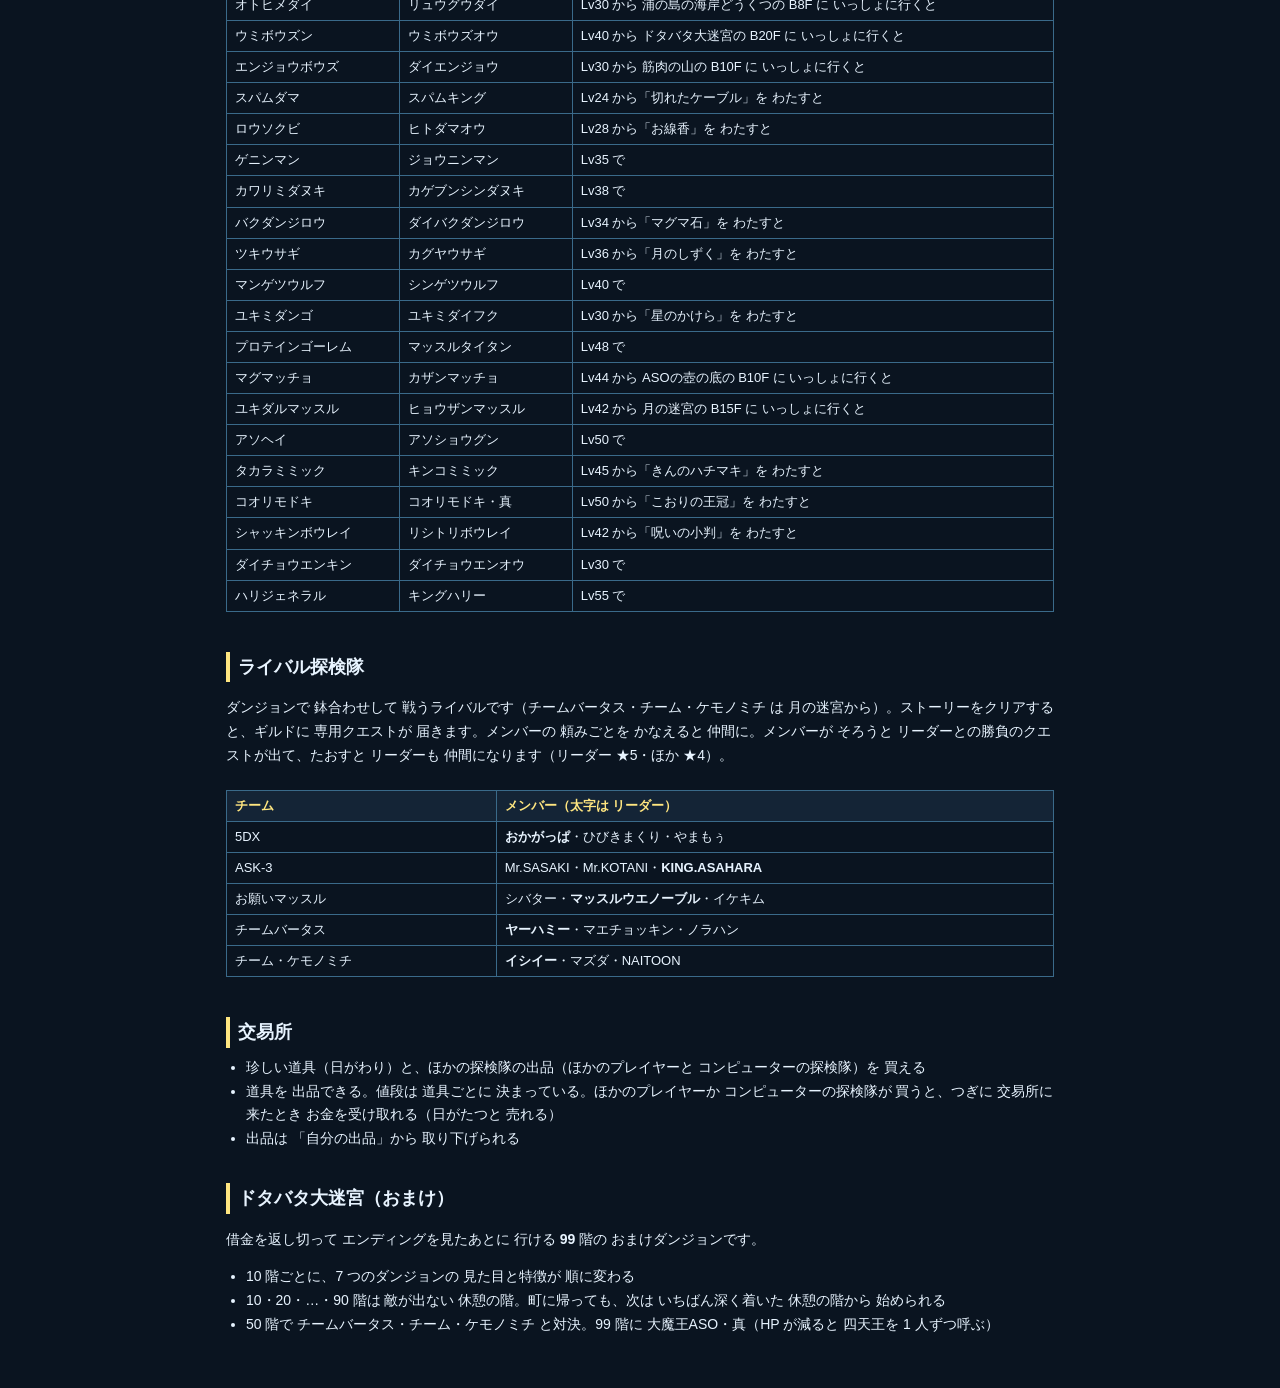
==== commit 50f0eea4: "図鑑を絵のカードに: 敵・道具・チームの図鑑を絵で並べ、検索 (名前など。ひらがな・カタカナを区別しない) と並べ替えをつける。まだ見ていないものは「？」だけ。道具の図鑑もえらぶと上にくわしく出る C" ====
--- a/howto.html
+++ b/howto.html
@@ -83,7 +83,7 @@
         <li><b>天気</b>：日ごとに はれ・くもり・雨・雪・夕やけ が かわります（メニューの 上と、ダンジョンに 入ったときに 出ます）。その日の ダンジョンでは、わざの 属性に 倍率が かかります（味方にも 敵にも）：<span id="weathers"></span></li>
         <li><b>わざ</b>：役職ごとの 汎用わざ（各 10 こ）と 属性の 汎用わざが あり、仲間は 役職と 属性に 合った わざを 覚える。2 回 当たる・与えた ダメージで 回復・敵を ふきとばす／どこかへ 飛ばす・まっすぐ つらぬく・部屋の 敵 みんな・近くの 仲間 みんなを 回復／まもり／きあい・となりからの 攻撃を はね返す（カウンター）・ぼうぎょで 攻撃・HP が 少ない 敵に 2 倍 など</li>
         <li><b>必殺技</b>：ダンジョンで 1 人 1 回・チームで 3 回まで 使える 大技。技の カットインの あと、キャラごとの エフェクトで 放つ（こおりくん「大腸炎アタック」・おにおに「鬼鬼の金棒」など。必殺技が ない 仲間は 属性 × 役職の 汎用の 必殺技。たとえば こおり×アタッカーは「アイスブリザード」）。範囲は 技ごとに ちがい、回復・まもり・ねむり などの おまけが つく ことも ある。<b>ボス</b>（と 決闘の 相手）も HP が 半分に なると 1 回だけ 必殺技を 放ってくる</li>
-        <li><b>図鑑</b>：前作（スロット・パチンコ）に 出た キャラには、前作の 図鑑を もとにした 説明が あります。一覧の キャラを 押すと、上に くわしく 出ます（「もどる」で 前の 画面へ）</li>
+        <li><b>図鑑</b>：前作（スロット・パチンコ）に 出た キャラには、前作の 図鑑を もとにした 説明が あります。敵・道具・チームの 図鑑は 絵で ならびます（まだ 見ていない ものは「？」だけ）。上の 欄で 名前・No.・属性・役職から さがせて、右で No. 順・なまえ順・たおした数・見た数・属性・役職に 並べ替えられます。キャラを 押すと、上に くわしく 出ます（「もどる」で 前の 画面へ）</li>
         <li><b>装備</b>：主人公も 仲間も、1 人 1 つずつ 装備を つけられます（「ステータス」ボタン、または 道具の「装備する」で だれに つけるか えらぶ）。つけた 装備は 持ち物から なくなり、はずすと 持ち物に もどります（持ち物が いっぱいなら 足元に 置きます）。つけている 装備は 倒れても なくなりません。仲間の広場でも 見られ、つけ外し できます（仲間を えらんで「ステータス・装備」。主人公は 一覧の いちばん下）</li>
         <li><b>交代と 回復</b>：操作している 仲間が たおれると、次の キャラを 自動で 操作します（ターンは すすみません）。町に 戻ると みんなの HP・状態・PP が 全回復します</li>
         <li><b>水の上</b>：みず・かぜ の 属性の キャラ（と 泳げる 敵）だけが 通れます。壁の中や 水の上に いる 敵にも、となりからの 攻撃や 投げた 道具・直線の わざが 当たります</li>
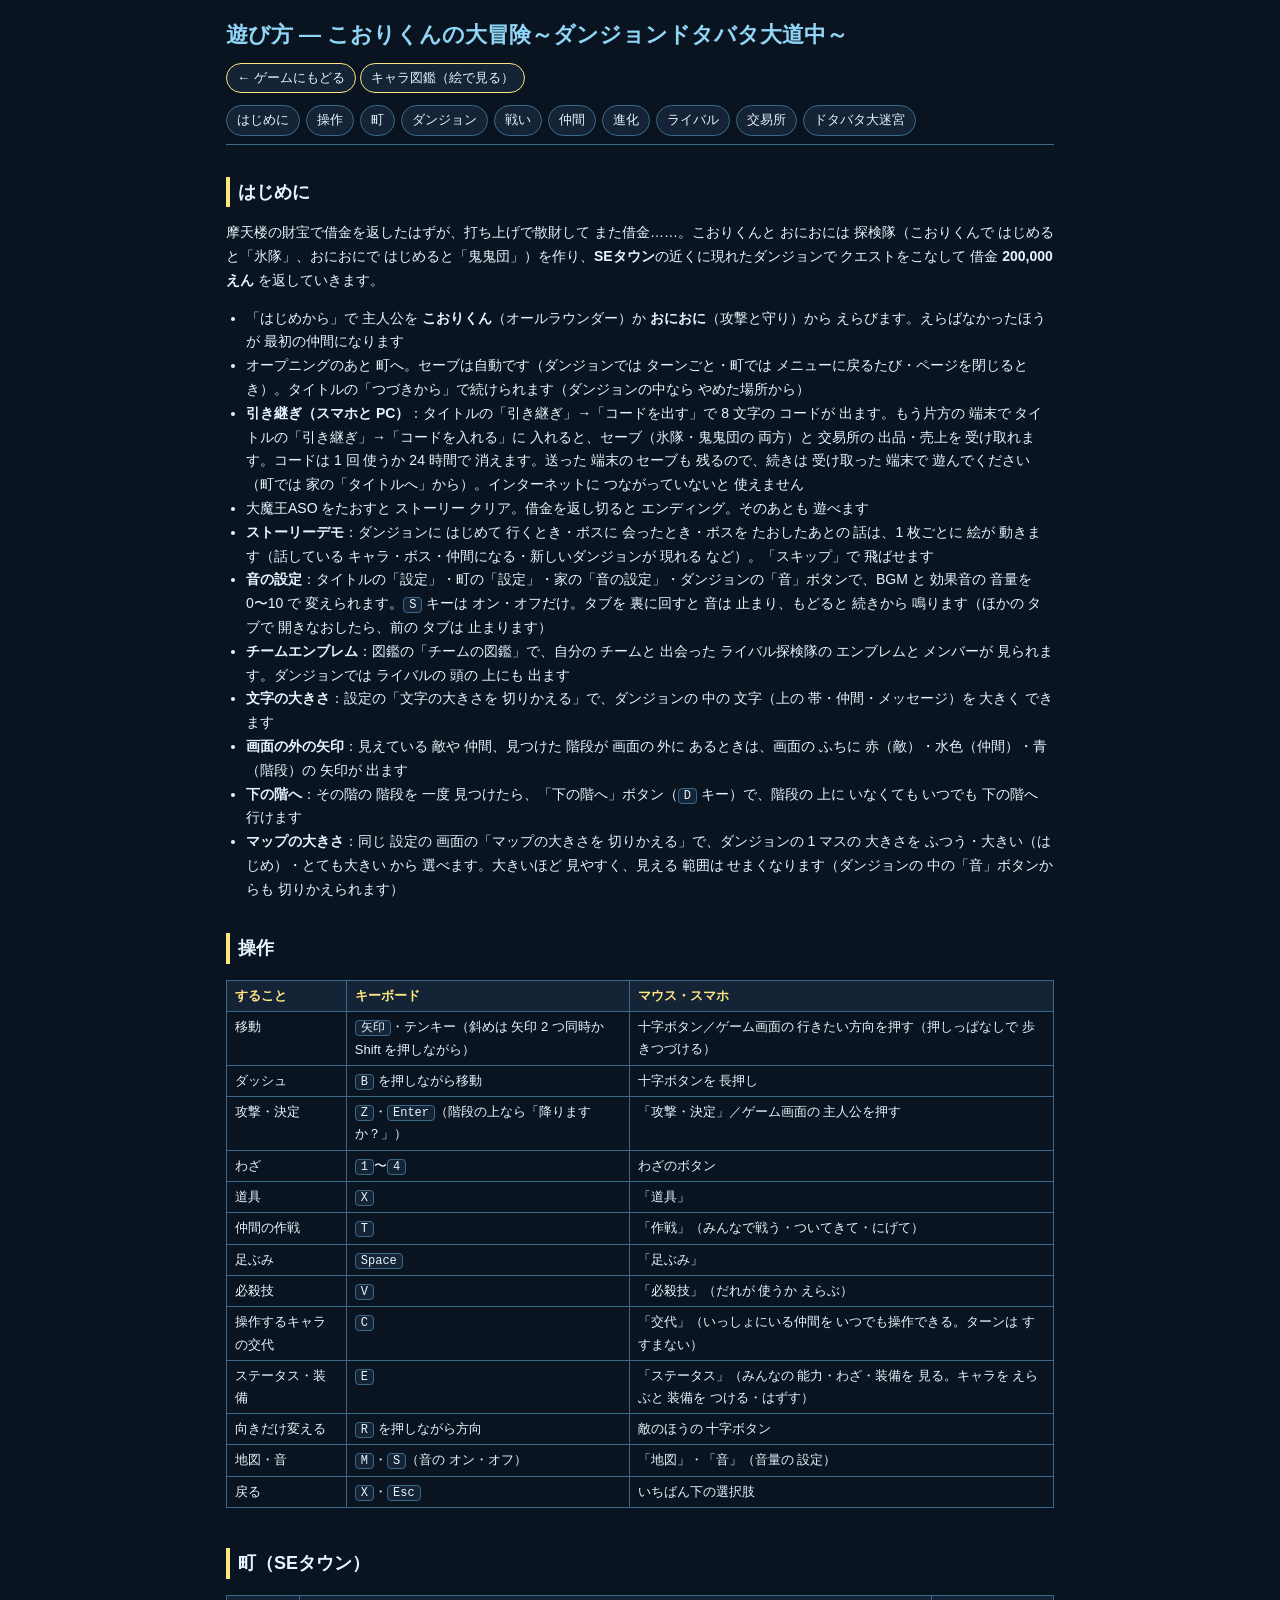
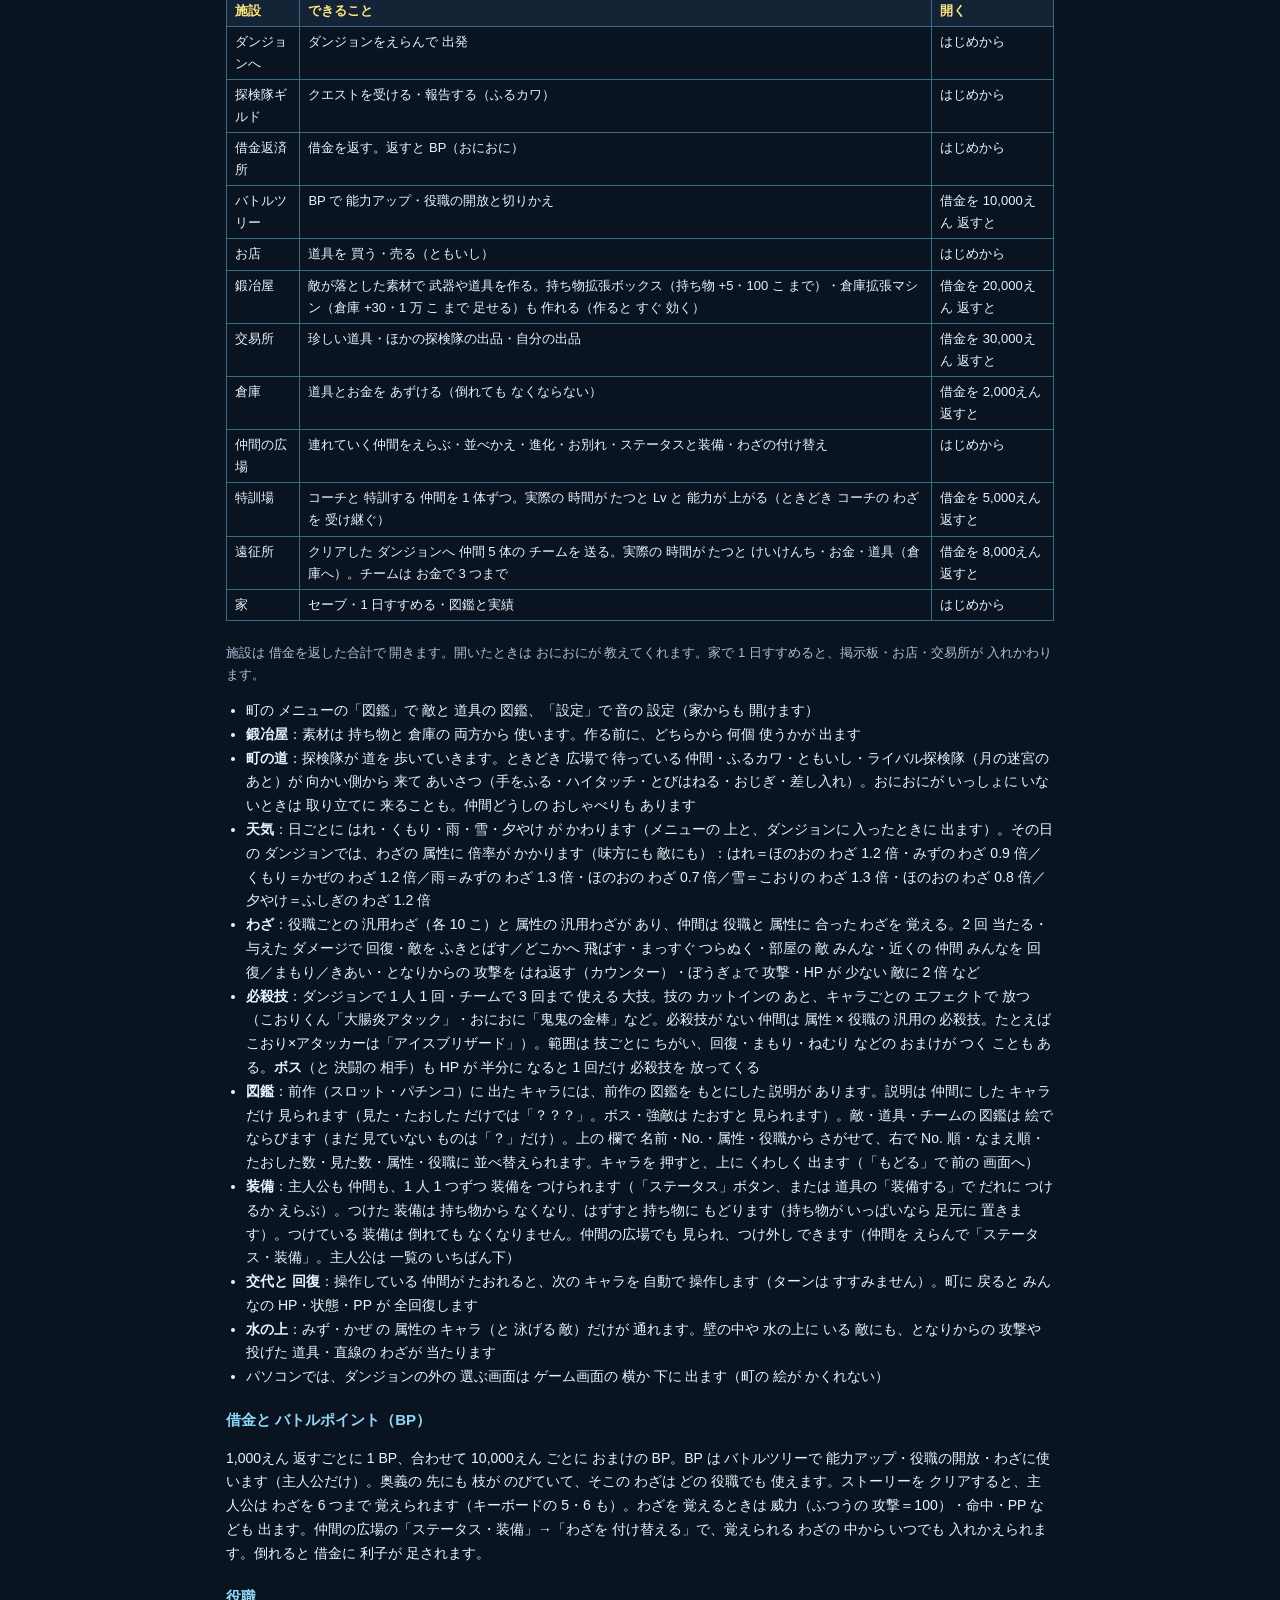
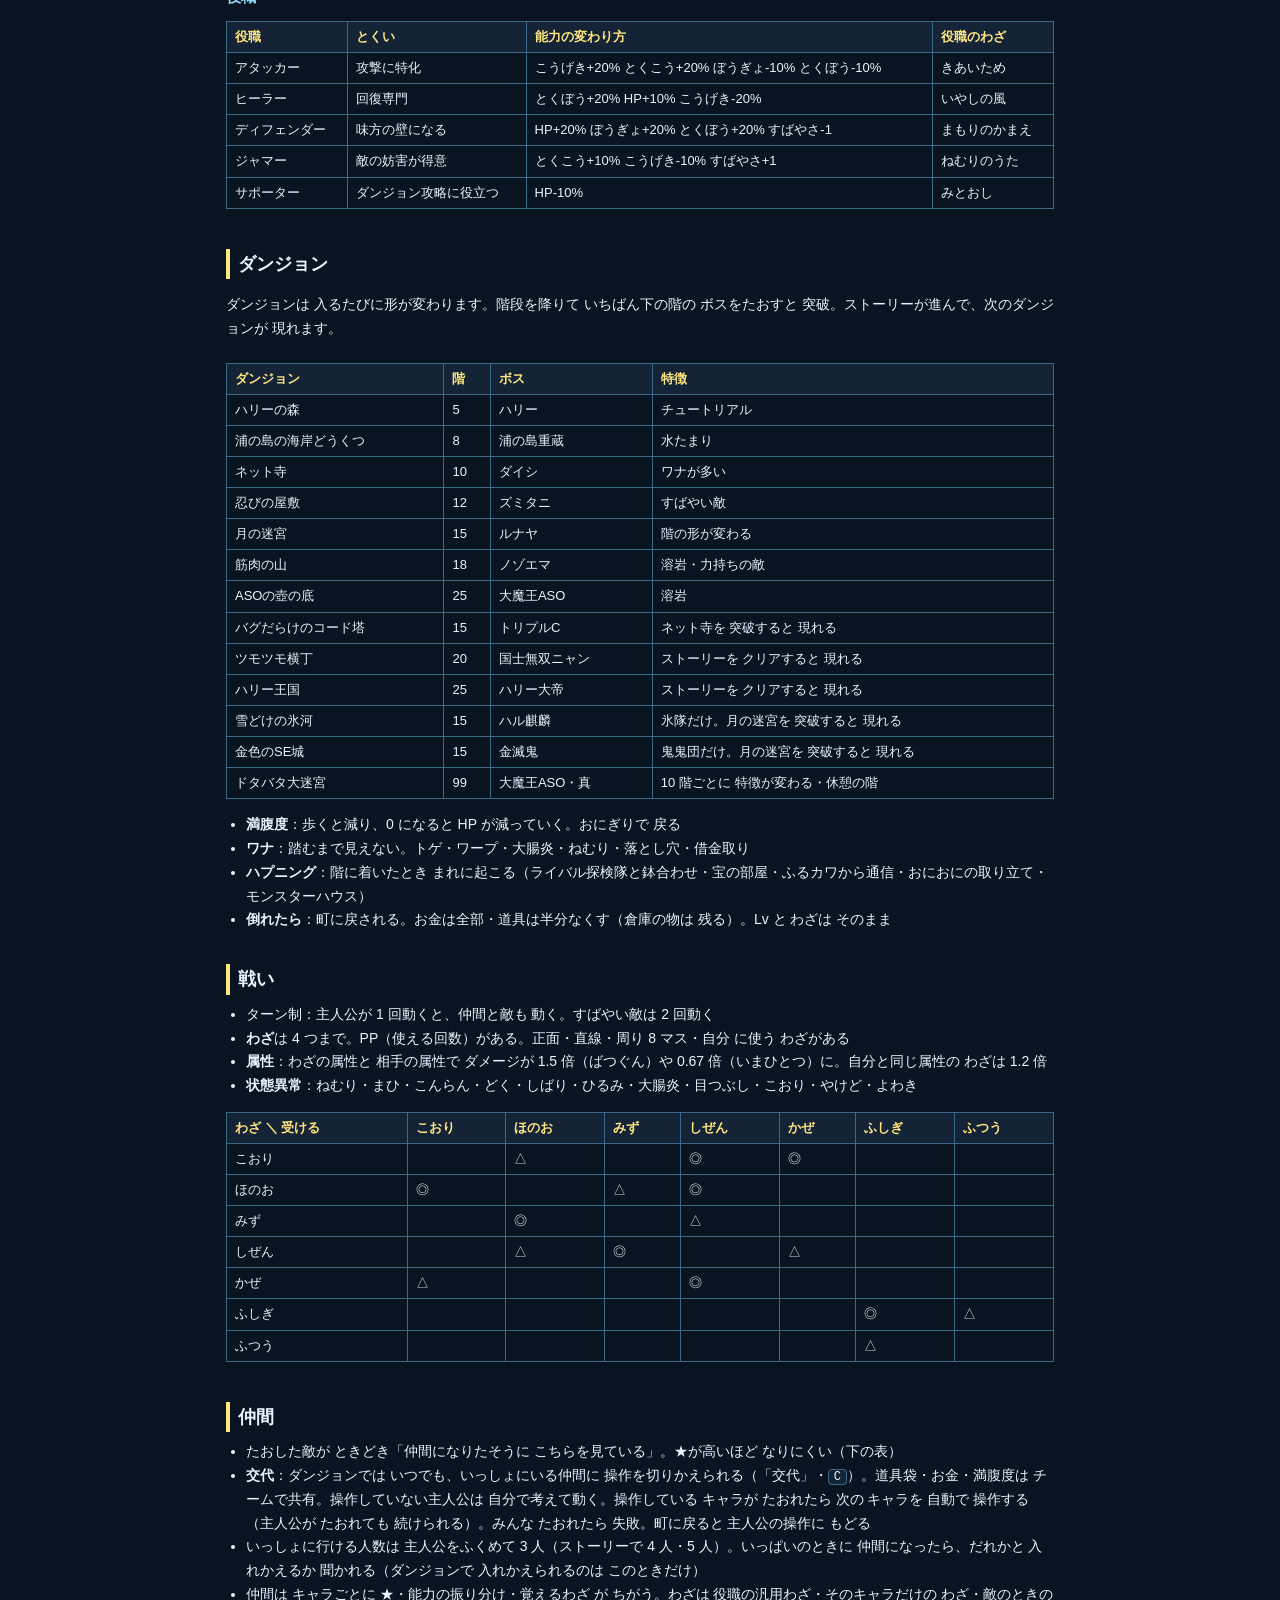
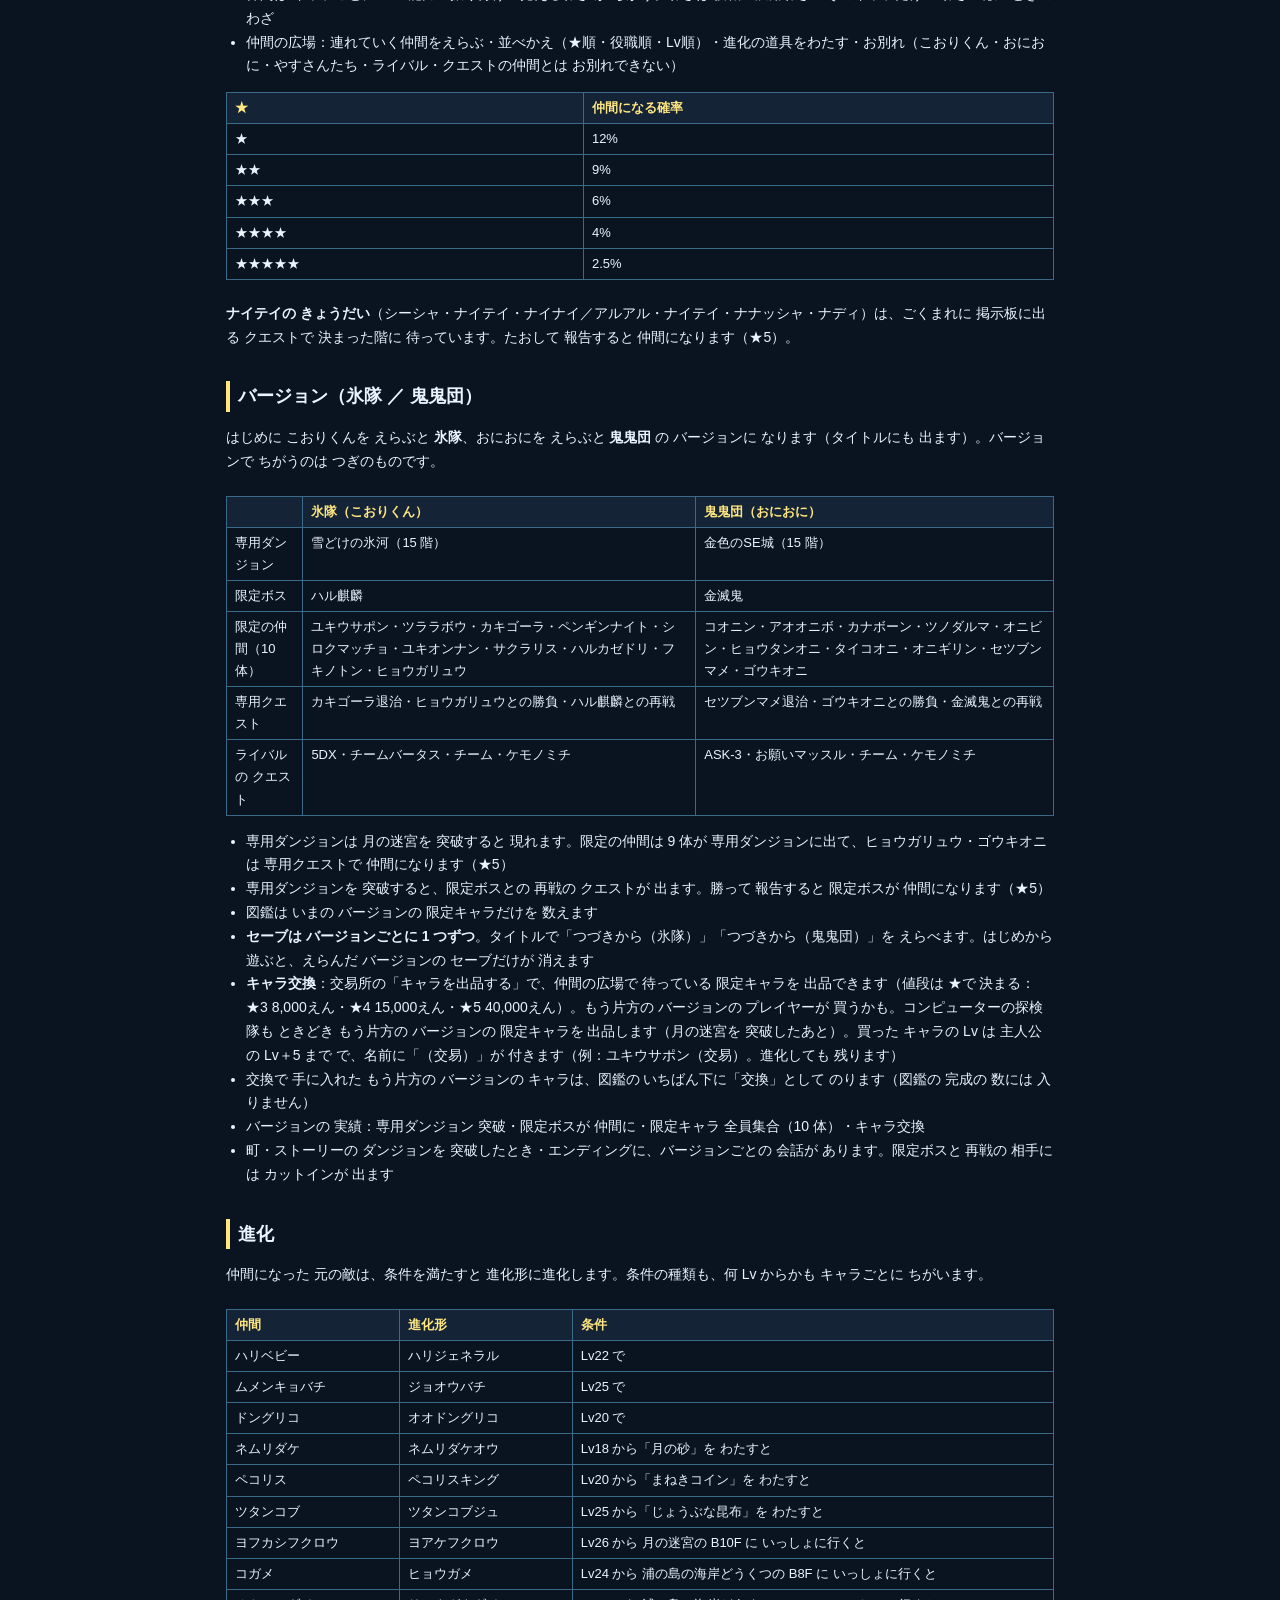
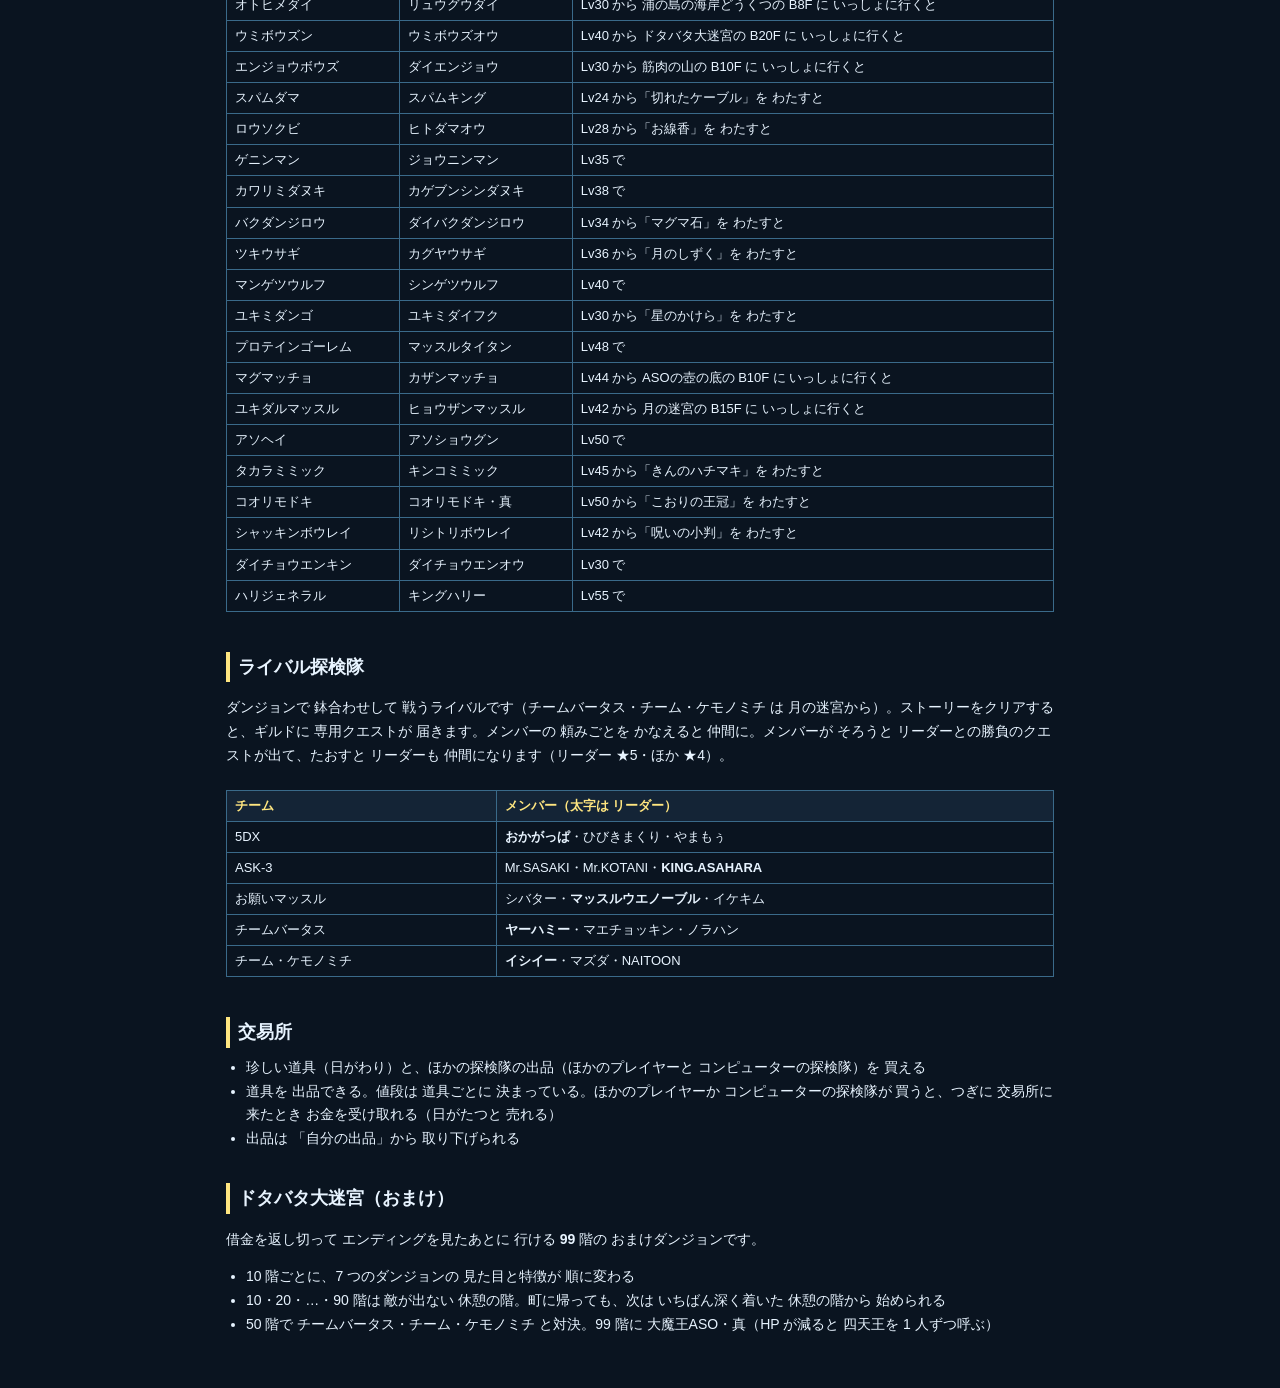
==== commit 6bdb74c8: "道具の絵・図鑑の説明: 道具 47 種に専用の絵 (js/itemart.js)。説明は仲間にしたキャラだけ見られる (見た・たおしただけは「？？？」。ボス・強敵はたおすと見られる)。ユーザーが書いた" ====
--- a/howto.html
+++ b/howto.html
@@ -83,7 +83,7 @@
         <li><b>天気</b>：日ごとに はれ・くもり・雨・雪・夕やけ が かわります（メニューの 上と、ダンジョンに 入ったときに 出ます）。その日の ダンジョンでは、わざの 属性に 倍率が かかります（味方にも 敵にも）：<span id="weathers"></span></li>
         <li><b>わざ</b>：役職ごとの 汎用わざ（各 10 こ）と 属性の 汎用わざが あり、仲間は 役職と 属性に 合った わざを 覚える。2 回 当たる・与えた ダメージで 回復・敵を ふきとばす／どこかへ 飛ばす・まっすぐ つらぬく・部屋の 敵 みんな・近くの 仲間 みんなを 回復／まもり／きあい・となりからの 攻撃を はね返す（カウンター）・ぼうぎょで 攻撃・HP が 少ない 敵に 2 倍 など</li>
         <li><b>必殺技</b>：ダンジョンで 1 人 1 回・チームで 3 回まで 使える 大技。技の カットインの あと、キャラごとの エフェクトで 放つ（こおりくん「大腸炎アタック」・おにおに「鬼鬼の金棒」など。必殺技が ない 仲間は 属性 × 役職の 汎用の 必殺技。たとえば こおり×アタッカーは「アイスブリザード」）。範囲は 技ごとに ちがい、回復・まもり・ねむり などの おまけが つく ことも ある。<b>ボス</b>（と 決闘の 相手）も HP が 半分に なると 1 回だけ 必殺技を 放ってくる</li>
-        <li><b>図鑑</b>：前作（スロット・パチンコ）に 出た キャラには、前作の 図鑑を もとにした 説明が あります。敵・道具・チームの 図鑑は 絵で ならびます（まだ 見ていない ものは「？」だけ）。上の 欄で 名前・No.・属性・役職から さがせて、右で No. 順・なまえ順・たおした数・見た数・属性・役職に 並べ替えられます。キャラを 押すと、上に くわしく 出ます（「もどる」で 前の 画面へ）</li>
+        <li><b>図鑑</b>：前作（スロット・パチンコ）に 出た キャラには、前作の 図鑑を もとにした 説明が あります。説明は 仲間に した キャラだけ 見られます（見た・たおした だけでは「？？？」。ボス・強敵は たおすと 見られます）。敵・道具・チームの 図鑑は 絵で ならびます（まだ 見ていない ものは「？」だけ）。上の 欄で 名前・No.・属性・役職から さがせて、右で No. 順・なまえ順・たおした数・見た数・属性・役職に 並べ替えられます。キャラを 押すと、上に くわしく 出ます（「もどる」で 前の 画面へ）</li>
         <li><b>装備</b>：主人公も 仲間も、1 人 1 つずつ 装備を つけられます（「ステータス」ボタン、または 道具の「装備する」で だれに つけるか えらぶ）。つけた 装備は 持ち物から なくなり、はずすと 持ち物に もどります（持ち物が いっぱいなら 足元に 置きます）。つけている 装備は 倒れても なくなりません。仲間の広場でも 見られ、つけ外し できます（仲間を えらんで「ステータス・装備」。主人公は 一覧の いちばん下）</li>
         <li><b>交代と 回復</b>：操作している 仲間が たおれると、次の キャラを 自動で 操作します（ターンは すすみません）。町に 戻ると みんなの HP・状態・PP が 全回復します</li>
         <li><b>水の上</b>：みず・かぜ の 属性の キャラ（と 泳げる 敵）だけが 通れます。壁の中や 水の上に いる 敵にも、となりからの 攻撃や 投げた 道具・直線の わざが 当たります</li>
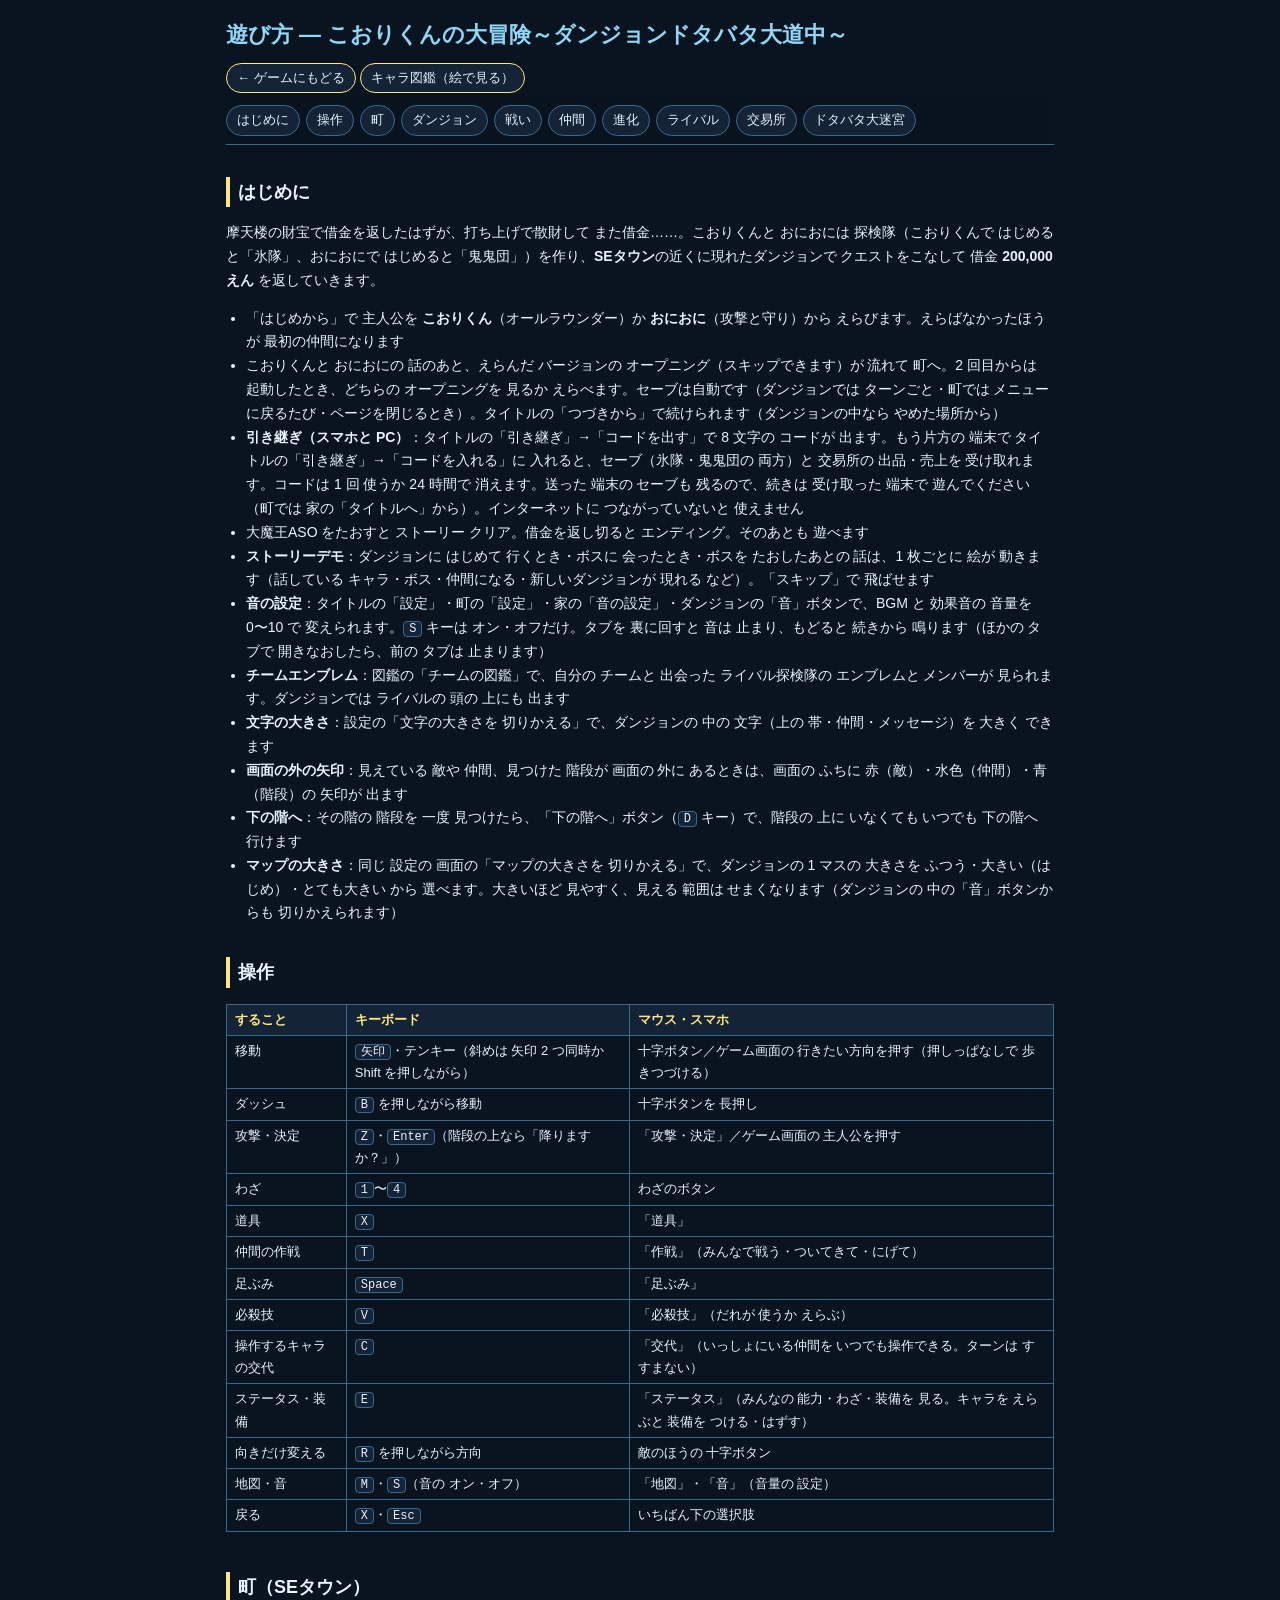
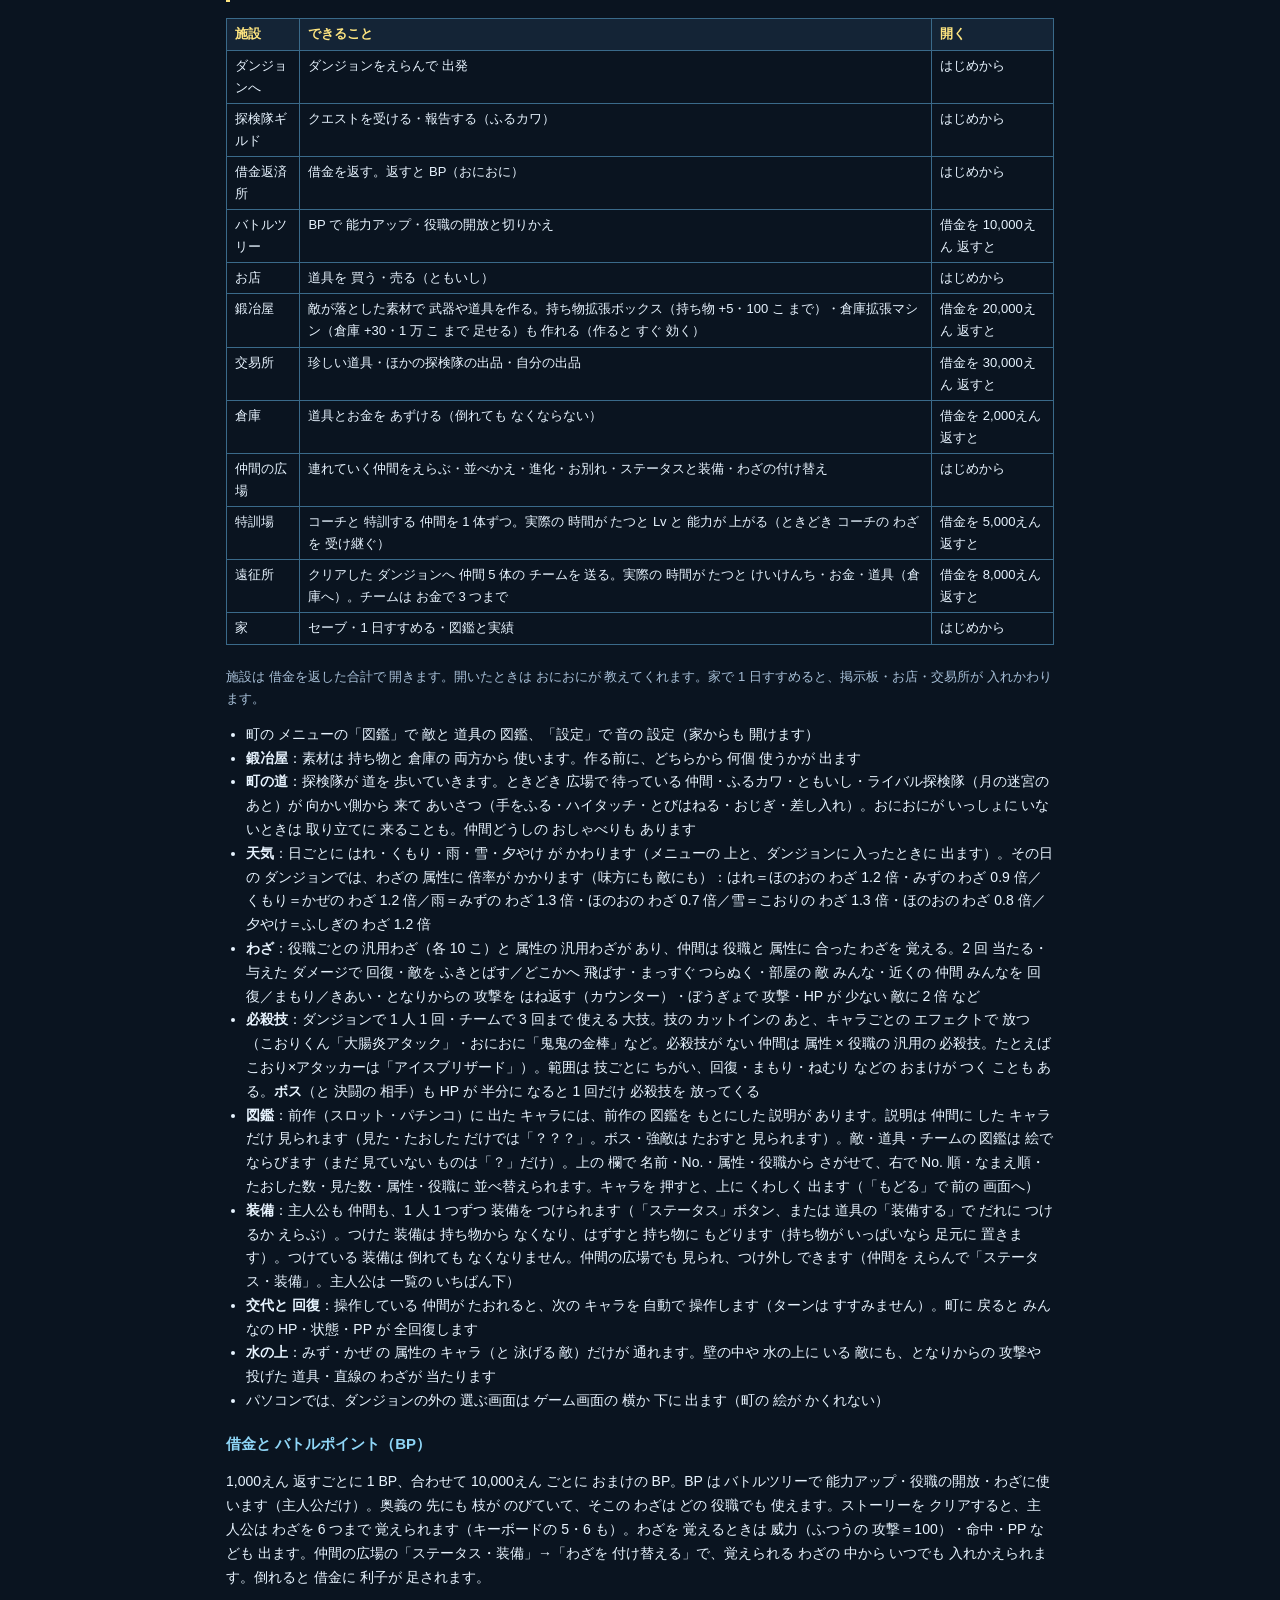
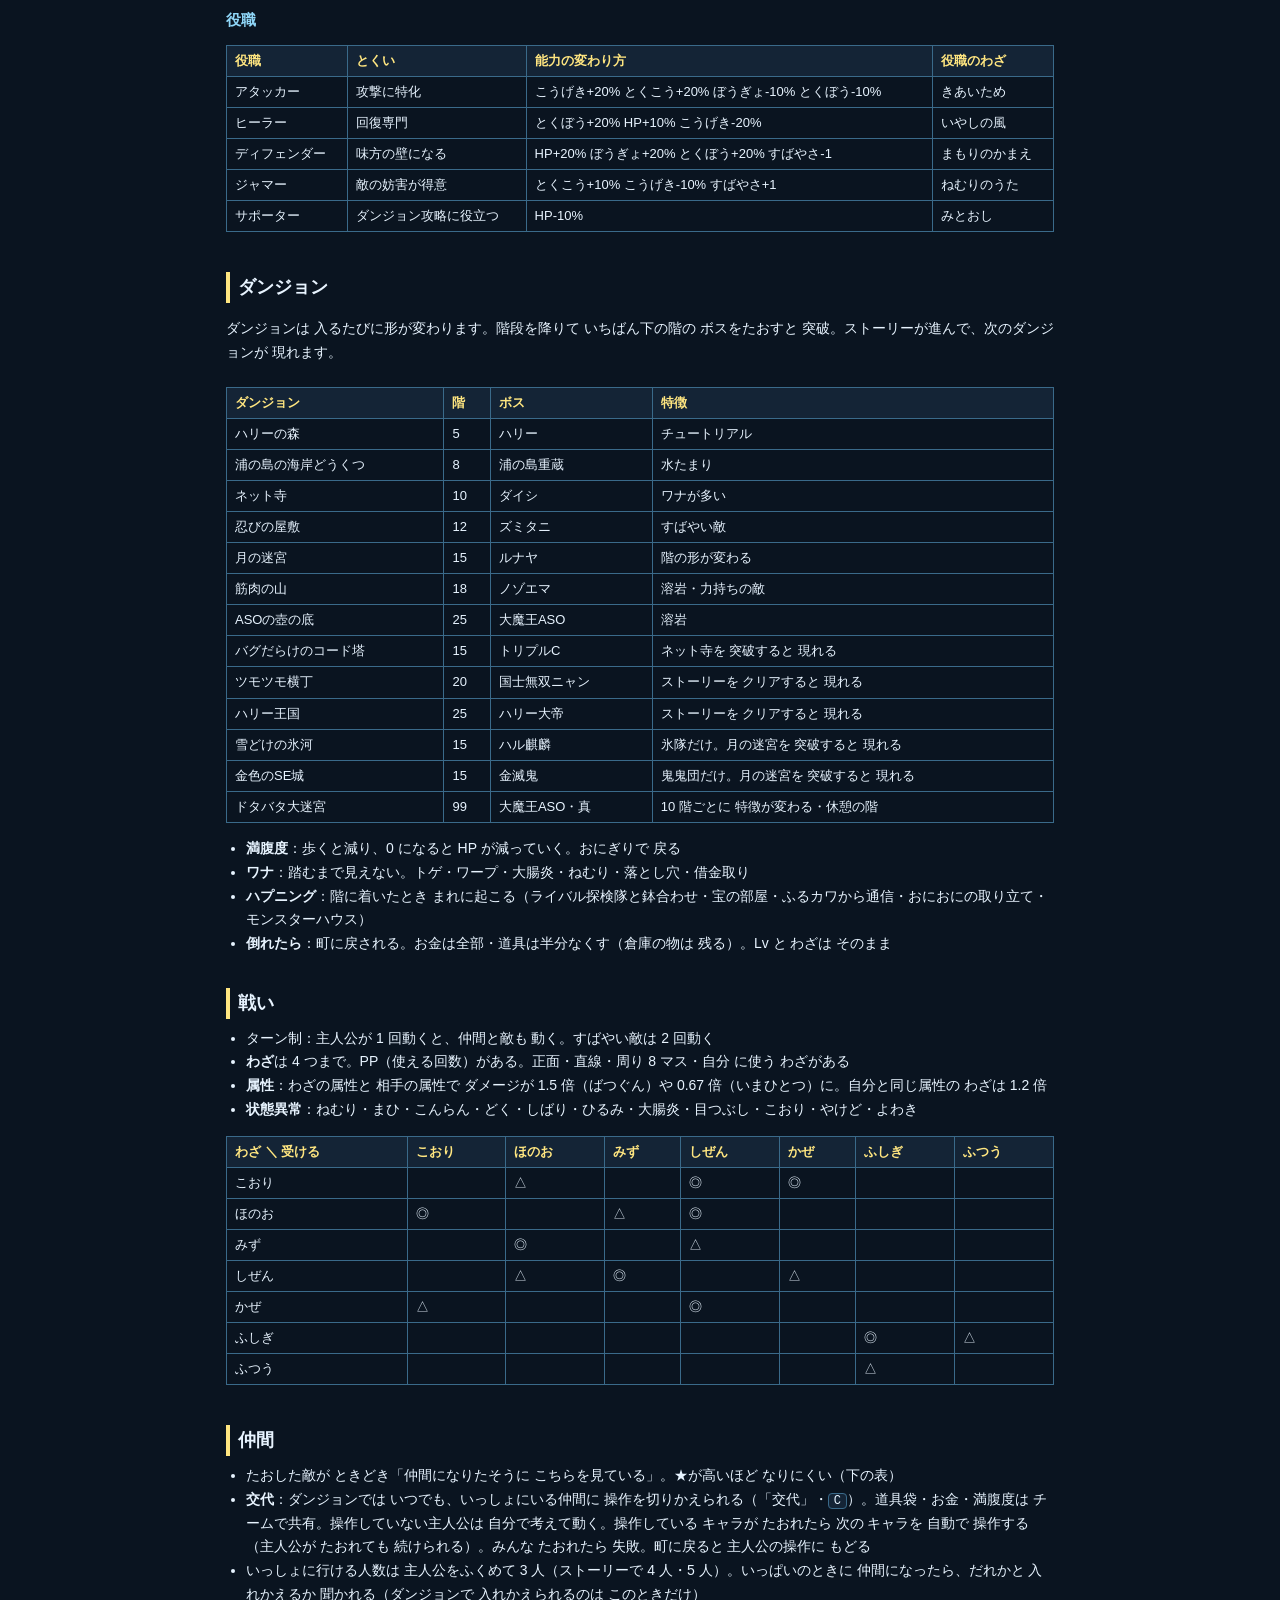
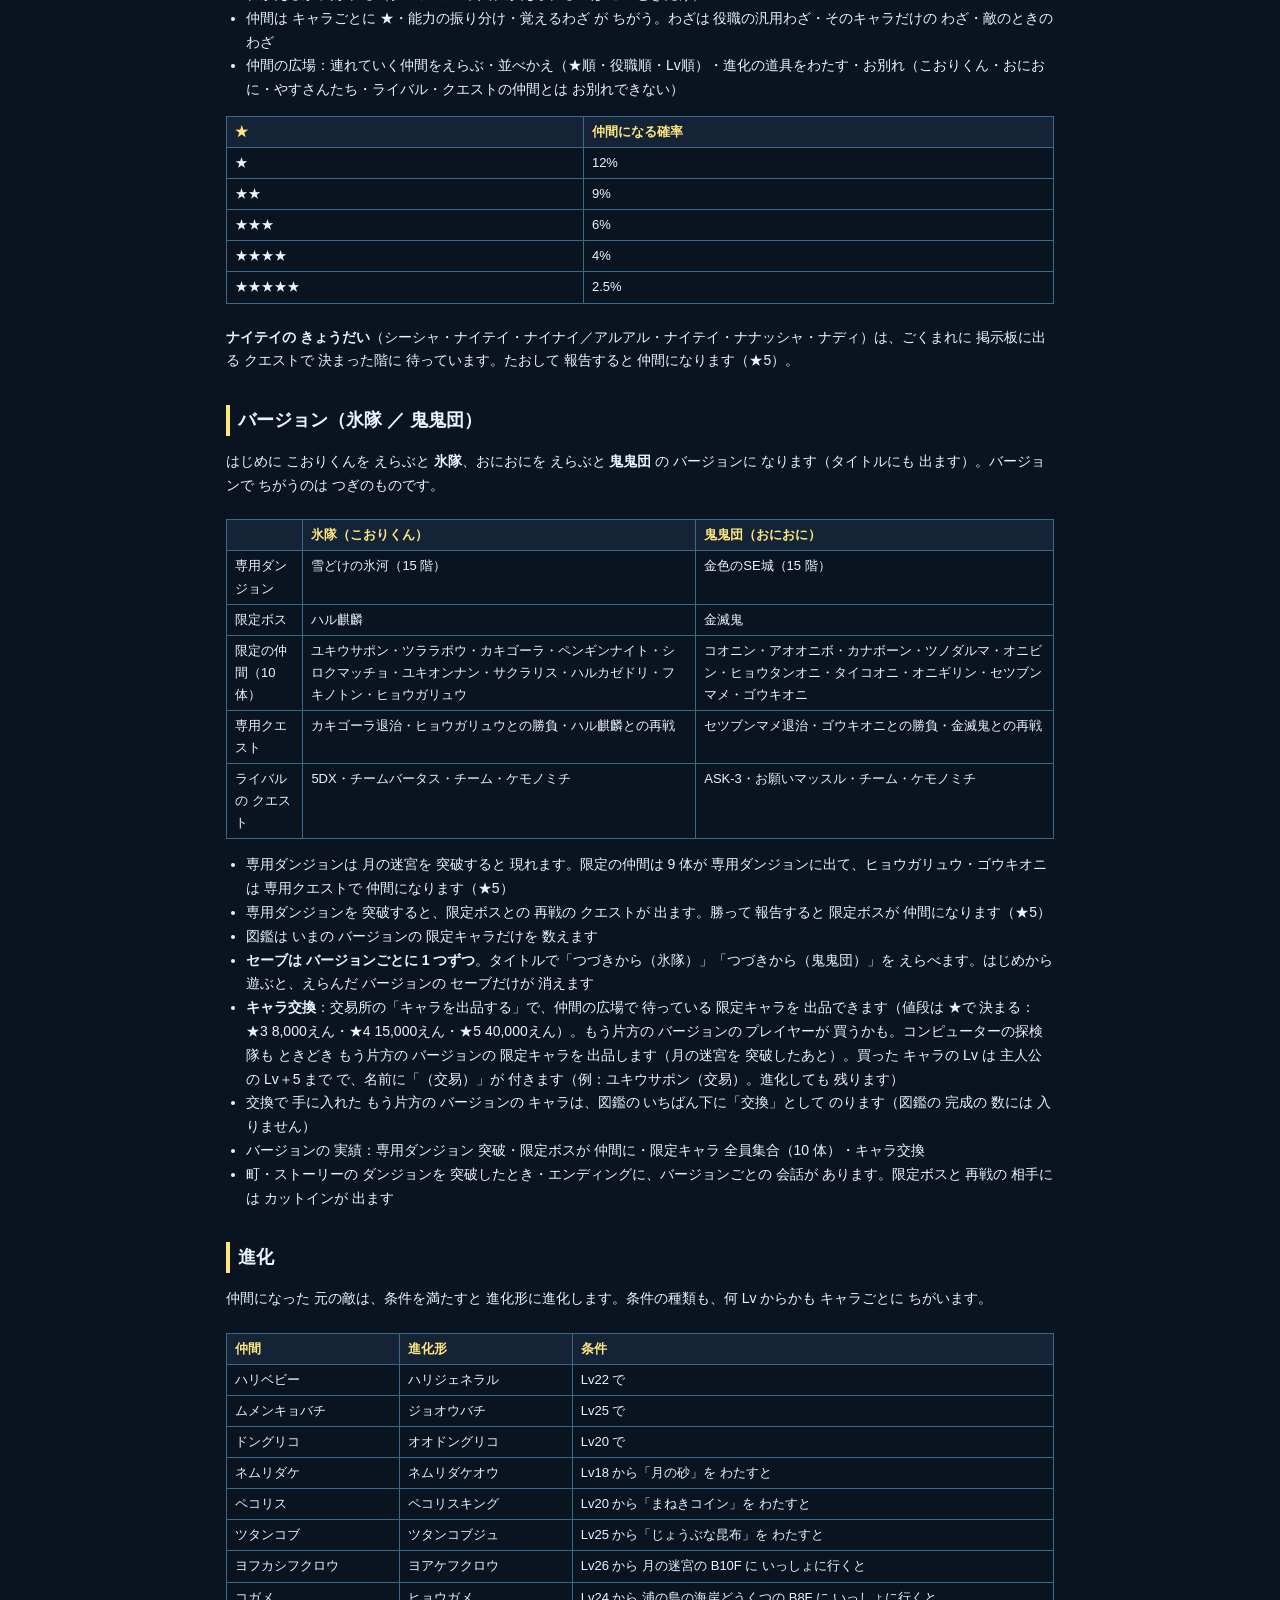
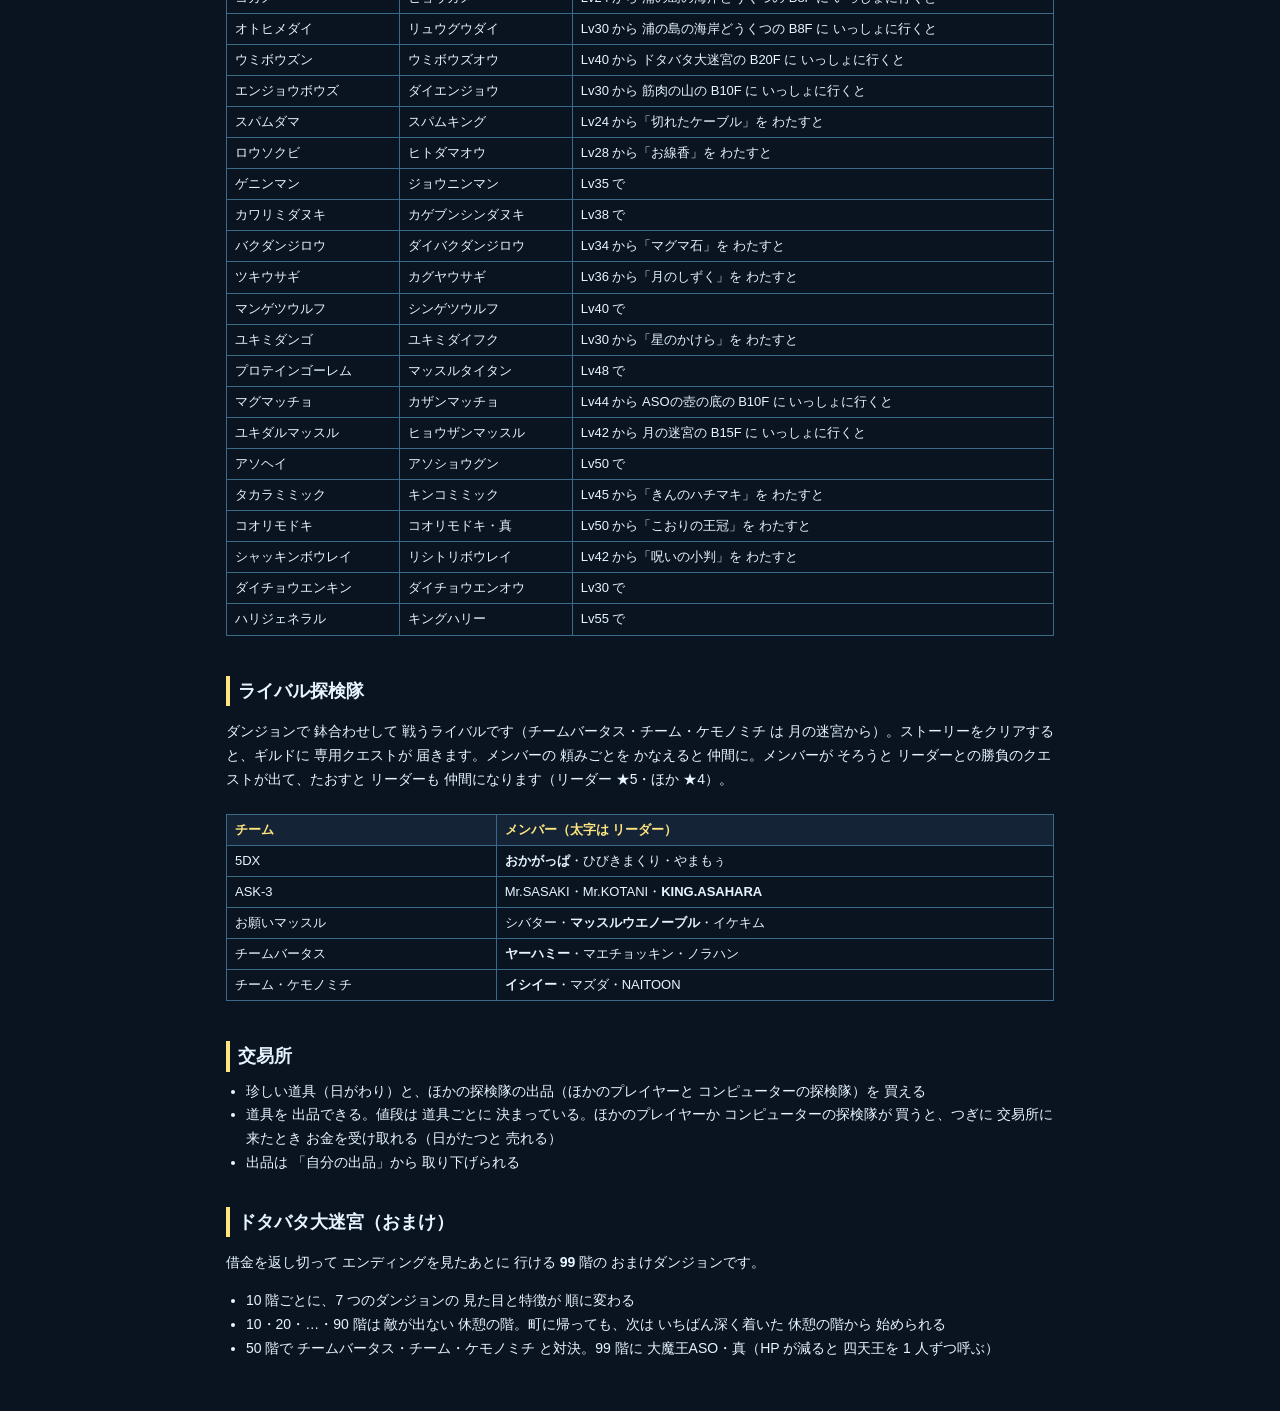
==== commit f044d7b4: "タイトルで キャラが 飛び出す・OP は バージョンを えらんでから: 「つづきから」「はじめから」を 押すと まわりに 氷隊・鬼鬼団・ライバルの キャラが 飛び出して 暗転。起動時の OP は どち" ====
--- a/howto.html
+++ b/howto.html
@@ -43,7 +43,7 @@
     <p>摩天楼の財宝で借金を返したはずが、打ち上げで散財して また借金……。こおりくんと おにおには 探検隊（こおりくんで はじめると「氷隊」、おにおにで はじめると「鬼鬼団」）を作り、<b id="town-name"></b>の近くに現れたダンジョンで クエストをこなして 借金 <b id="debt"></b> を返していきます。</p>
     <ul>
         <li>「はじめから」で 主人公を <b>こおりくん</b>（オールラウンダー）か <b>おにおに</b>（攻撃と守り）から えらびます。えらばなかったほうが 最初の仲間になります</li>
-        <li>オープニングのあと 町へ。セーブは自動です（ダンジョンでは ターンごと・町では メニューに戻るたび・ページを閉じるとき）。タイトルの「つづきから」で続けられます（ダンジョンの中なら やめた場所から）</li>
+        <li>こおりくんと おにおにの 話のあと、えらんだ バージョンの オープニング（スキップできます）が 流れて 町へ。2 回目からは 起動したとき、どちらの オープニングを 見るか えらべます。セーブは自動です（ダンジョンでは ターンごと・町では メニューに戻るたび・ページを閉じるとき）。タイトルの「つづきから」で続けられます（ダンジョンの中なら やめた場所から）</li>
         <li><b>引き継ぎ（スマホと PC）</b>：タイトルの「引き継ぎ」→「コードを出す」で 8 文字の コードが 出ます。もう片方の 端末で タイトルの「引き継ぎ」→「コードを入れる」に 入れると、セーブ（氷隊・鬼鬼団の 両方）と 交易所の 出品・売上を 受け取れます。コードは 1 回 使うか 24 時間で 消えます。送った 端末の セーブも 残るので、続きは 受け取った 端末で 遊んでください（町では 家の「タイトルへ」から）。インターネットに つながっていないと 使えません</li>
         <li>大魔王ASO をたおすと ストーリー クリア。借金を返し切ると エンディング。そのあとも 遊べます</li>
         <li><b>ストーリーデモ</b>：ダンジョンに はじめて 行くとき・ボスに 会ったとき・ボスを たおしたあとの 話は、1 枚ごとに 絵が 動きます（話している キャラ・ボス・仲間になる・新しいダンジョンが 現れる など）。「スキップ」で 飛ばせます</li>
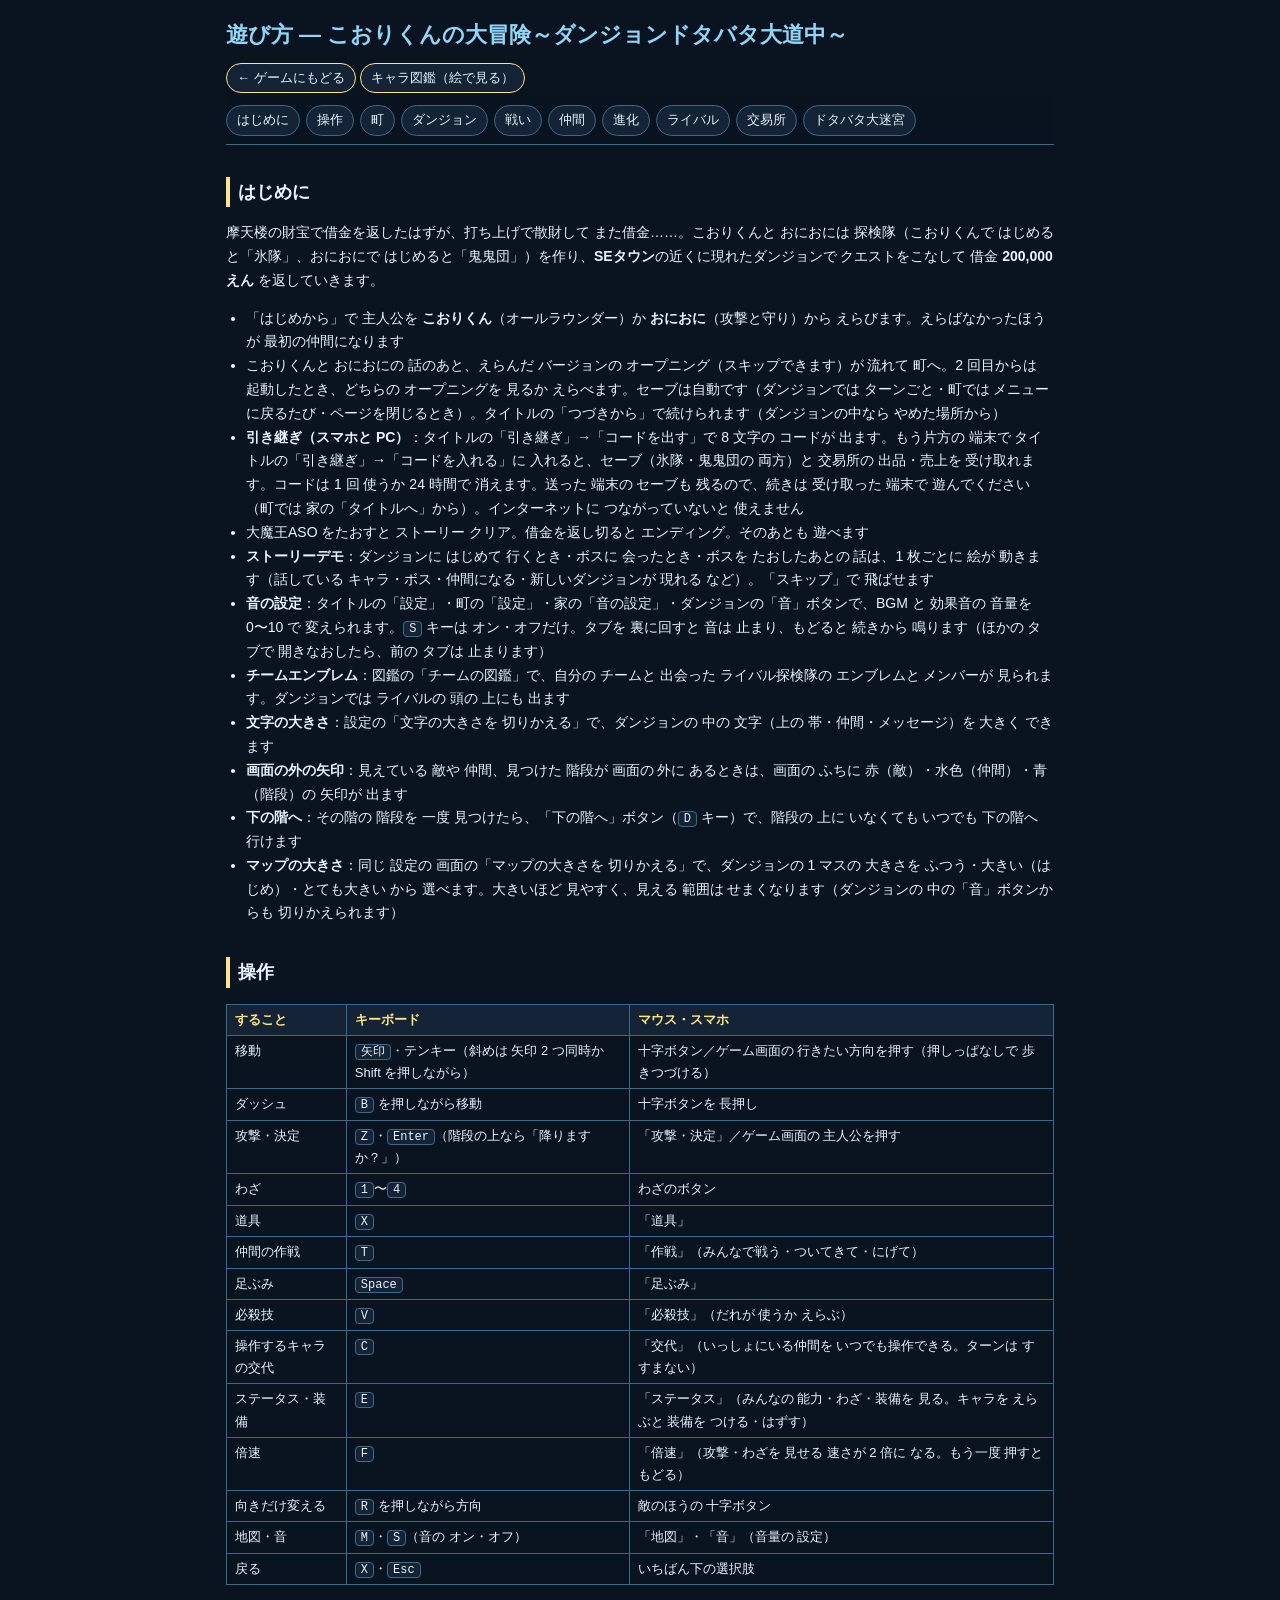
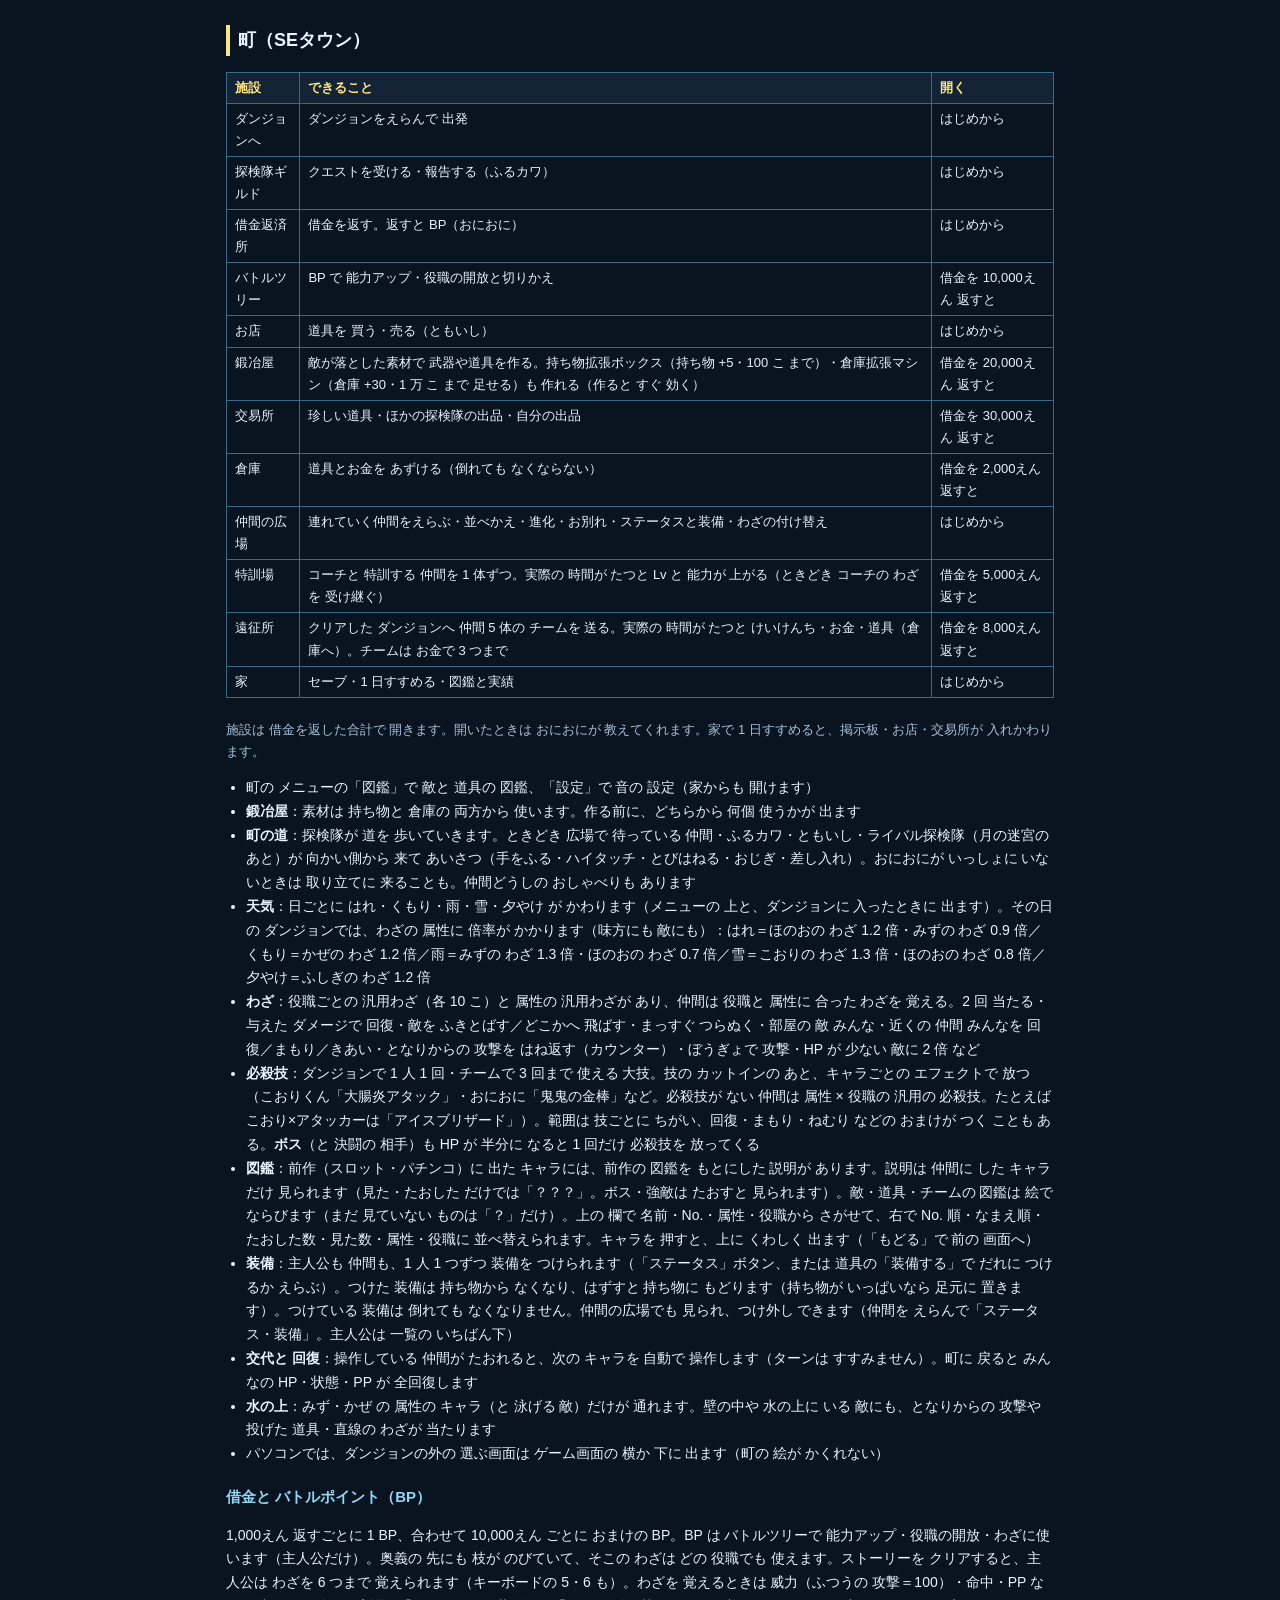
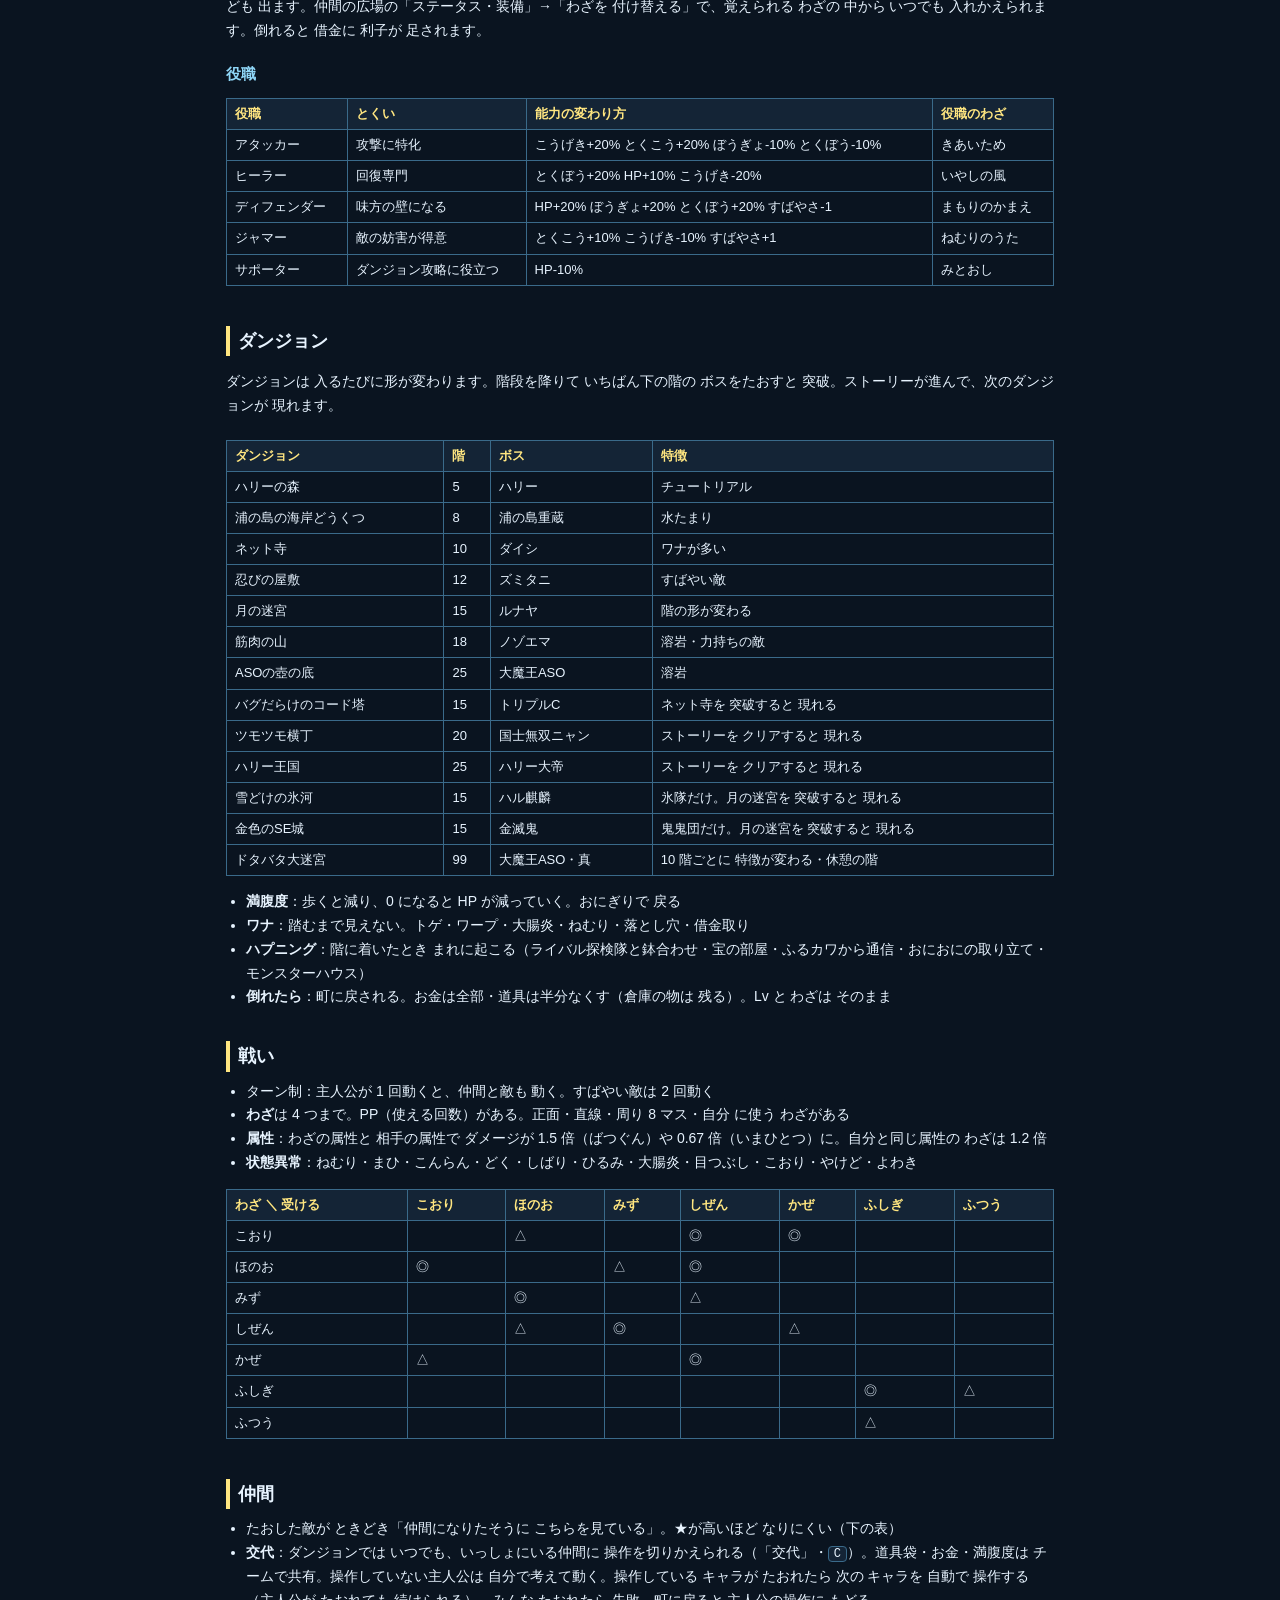
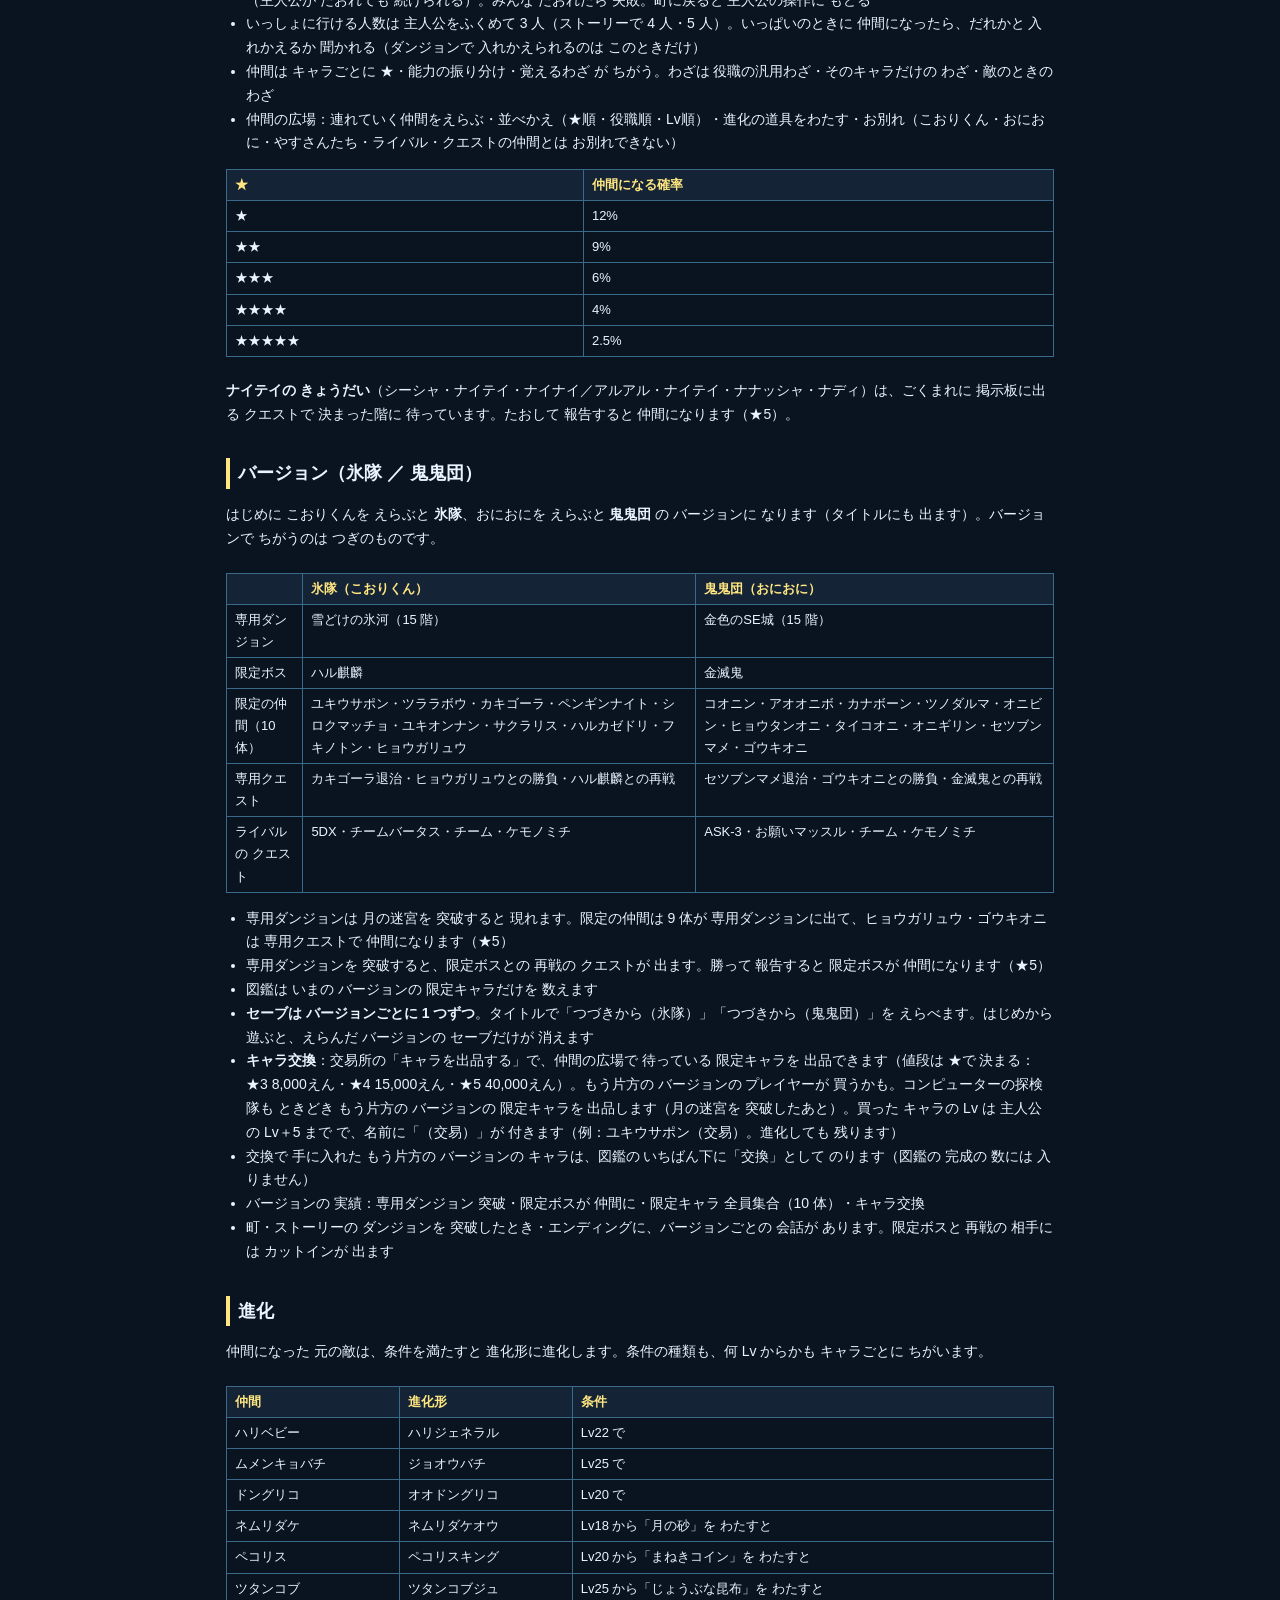
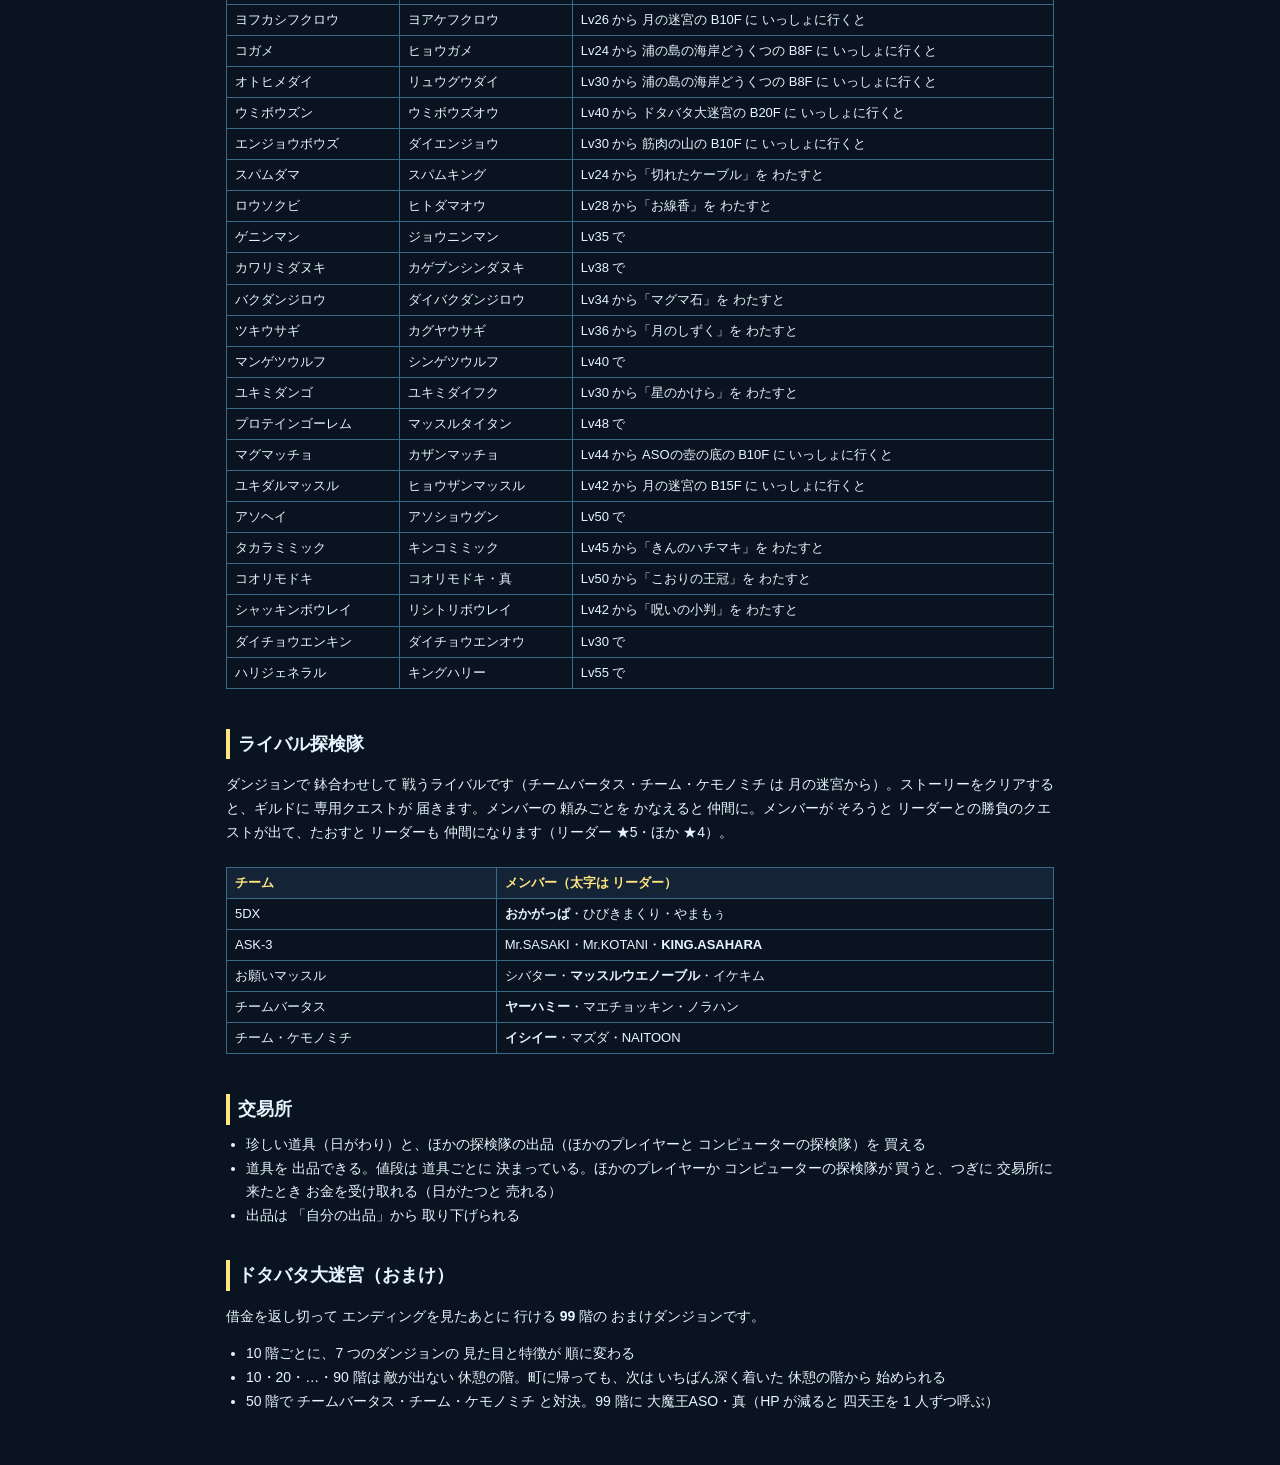
==== commit 98356e72: "まもりの表示を切れるまで出す (キャラに盾のマークと光・上の帯に「まもり（あとN）」・仲間の一覧に「守」)、行動をゆっくり見せる (1.8 倍。F キー・「倍速」ボタンで倍速)、わざごとのモーション " ====
--- a/howto.html
+++ b/howto.html
@@ -68,6 +68,7 @@
         <tr><td>必殺技</td><td><kbd>V</kbd></td><td>「必殺技」（だれが 使うか えらぶ）</td></tr>
         <tr><td>操作するキャラの交代</td><td><kbd>C</kbd></td><td>「交代」（いっしょにいる仲間を いつでも操作できる。ターンは すすまない）</td></tr>
         <tr><td>ステータス・装備</td><td><kbd>E</kbd></td><td>「ステータス」（みんなの 能力・わざ・装備を 見る。キャラを えらぶと 装備を つける・はずす）</td></tr>
+        <tr><td>倍速</td><td><kbd>F</kbd></td><td>「倍速」（攻撃・わざを 見せる 速さが 2 倍に なる。もう一度 押すと もどる）</td></tr>
         <tr><td>向きだけ変える</td><td><kbd>R</kbd> を押しながら方向</td><td>敵のほうの 十字ボタン</td></tr>
         <tr><td>地図・音</td><td><kbd>M</kbd>・<kbd>S</kbd>（音の オン・オフ）</td><td>「地図」・「音」（音量の 設定）</td></tr>
         <tr><td>戻る</td><td><kbd>X</kbd>・<kbd>Esc</kbd></td><td>いちばん下の選択肢</td></tr>
